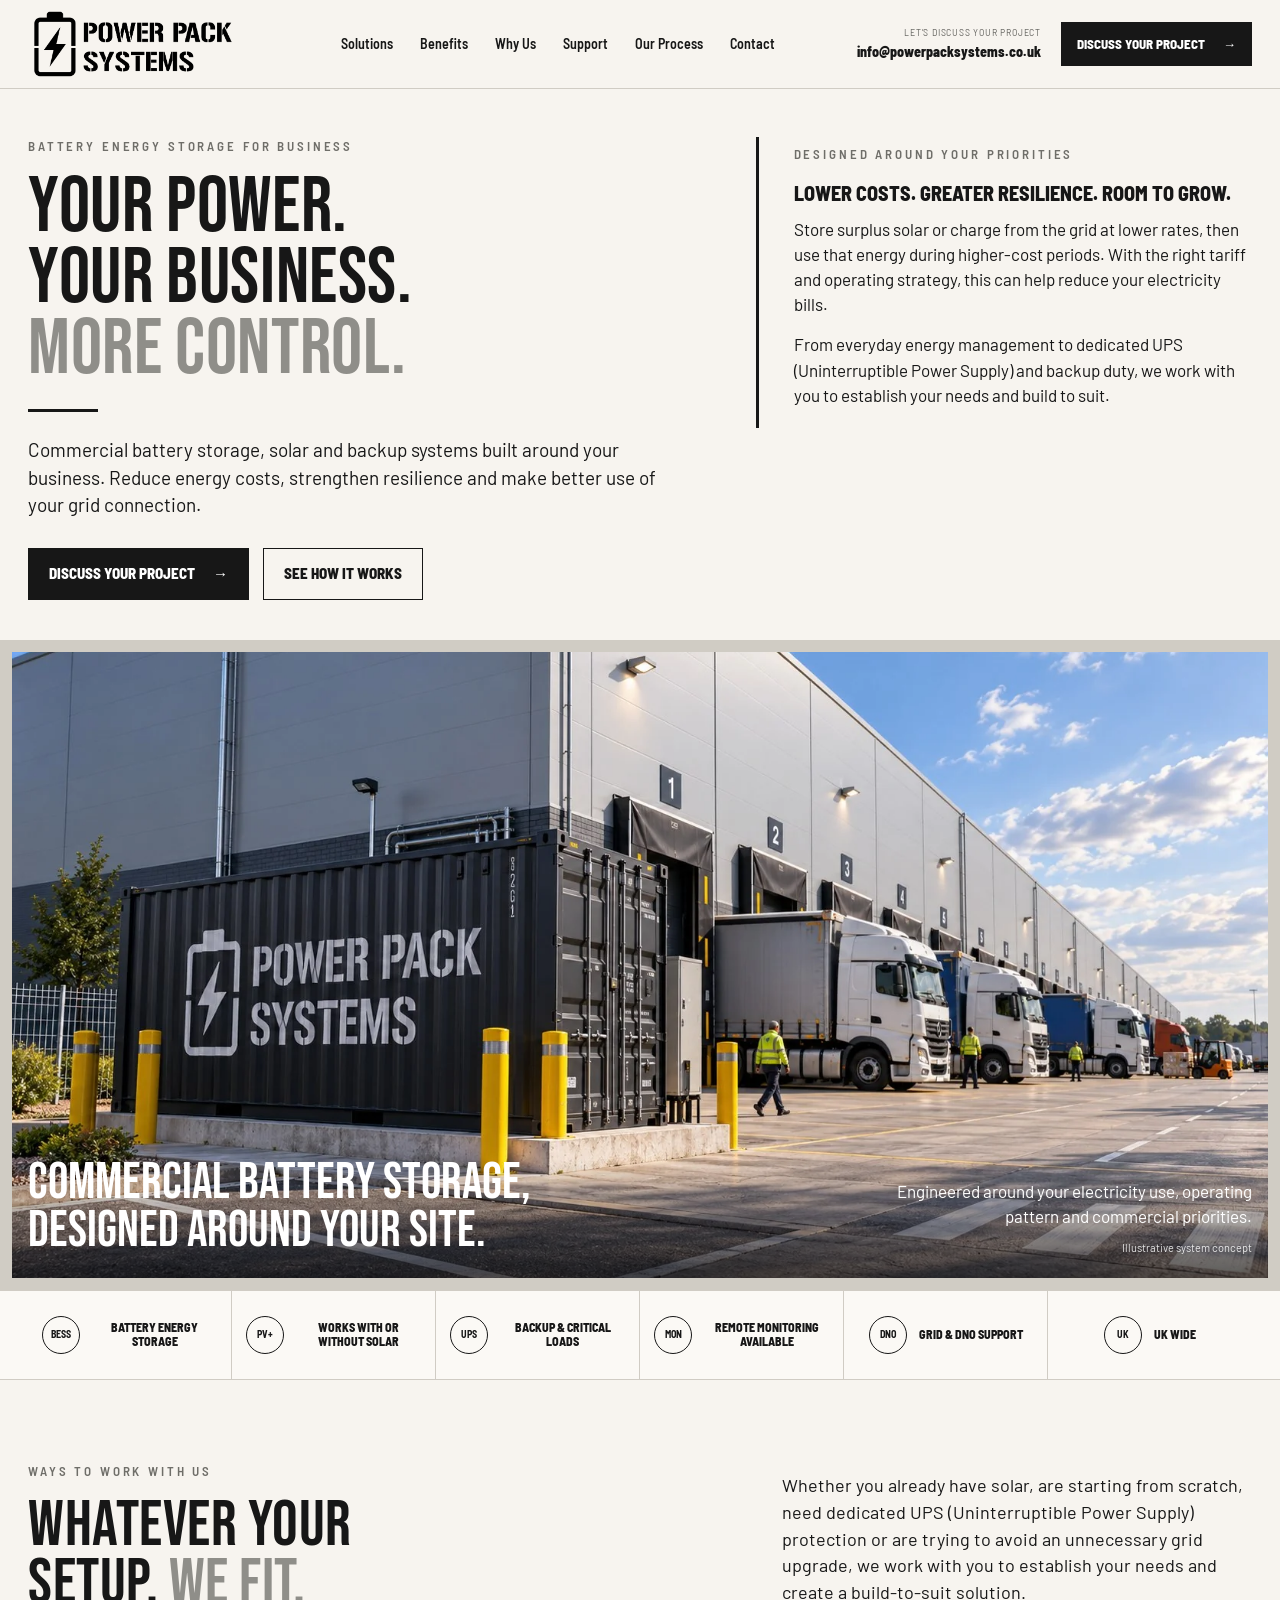
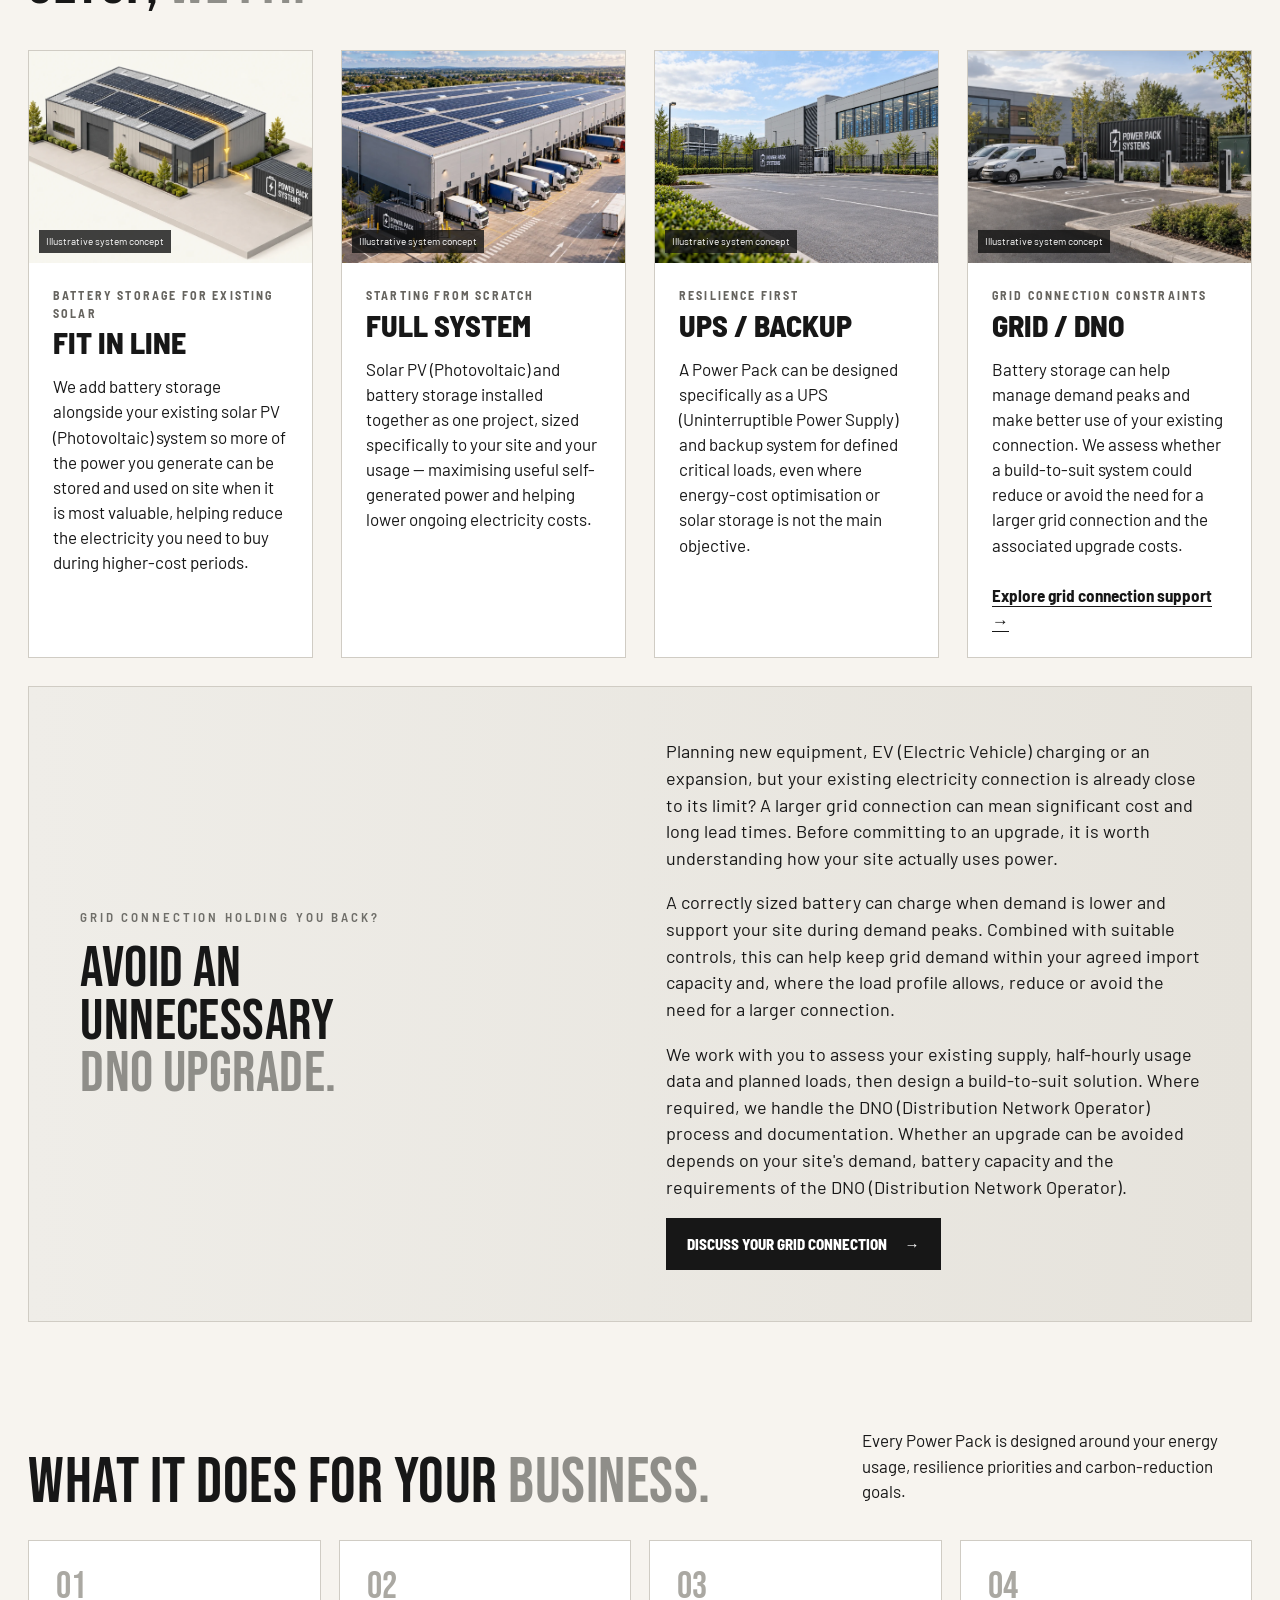
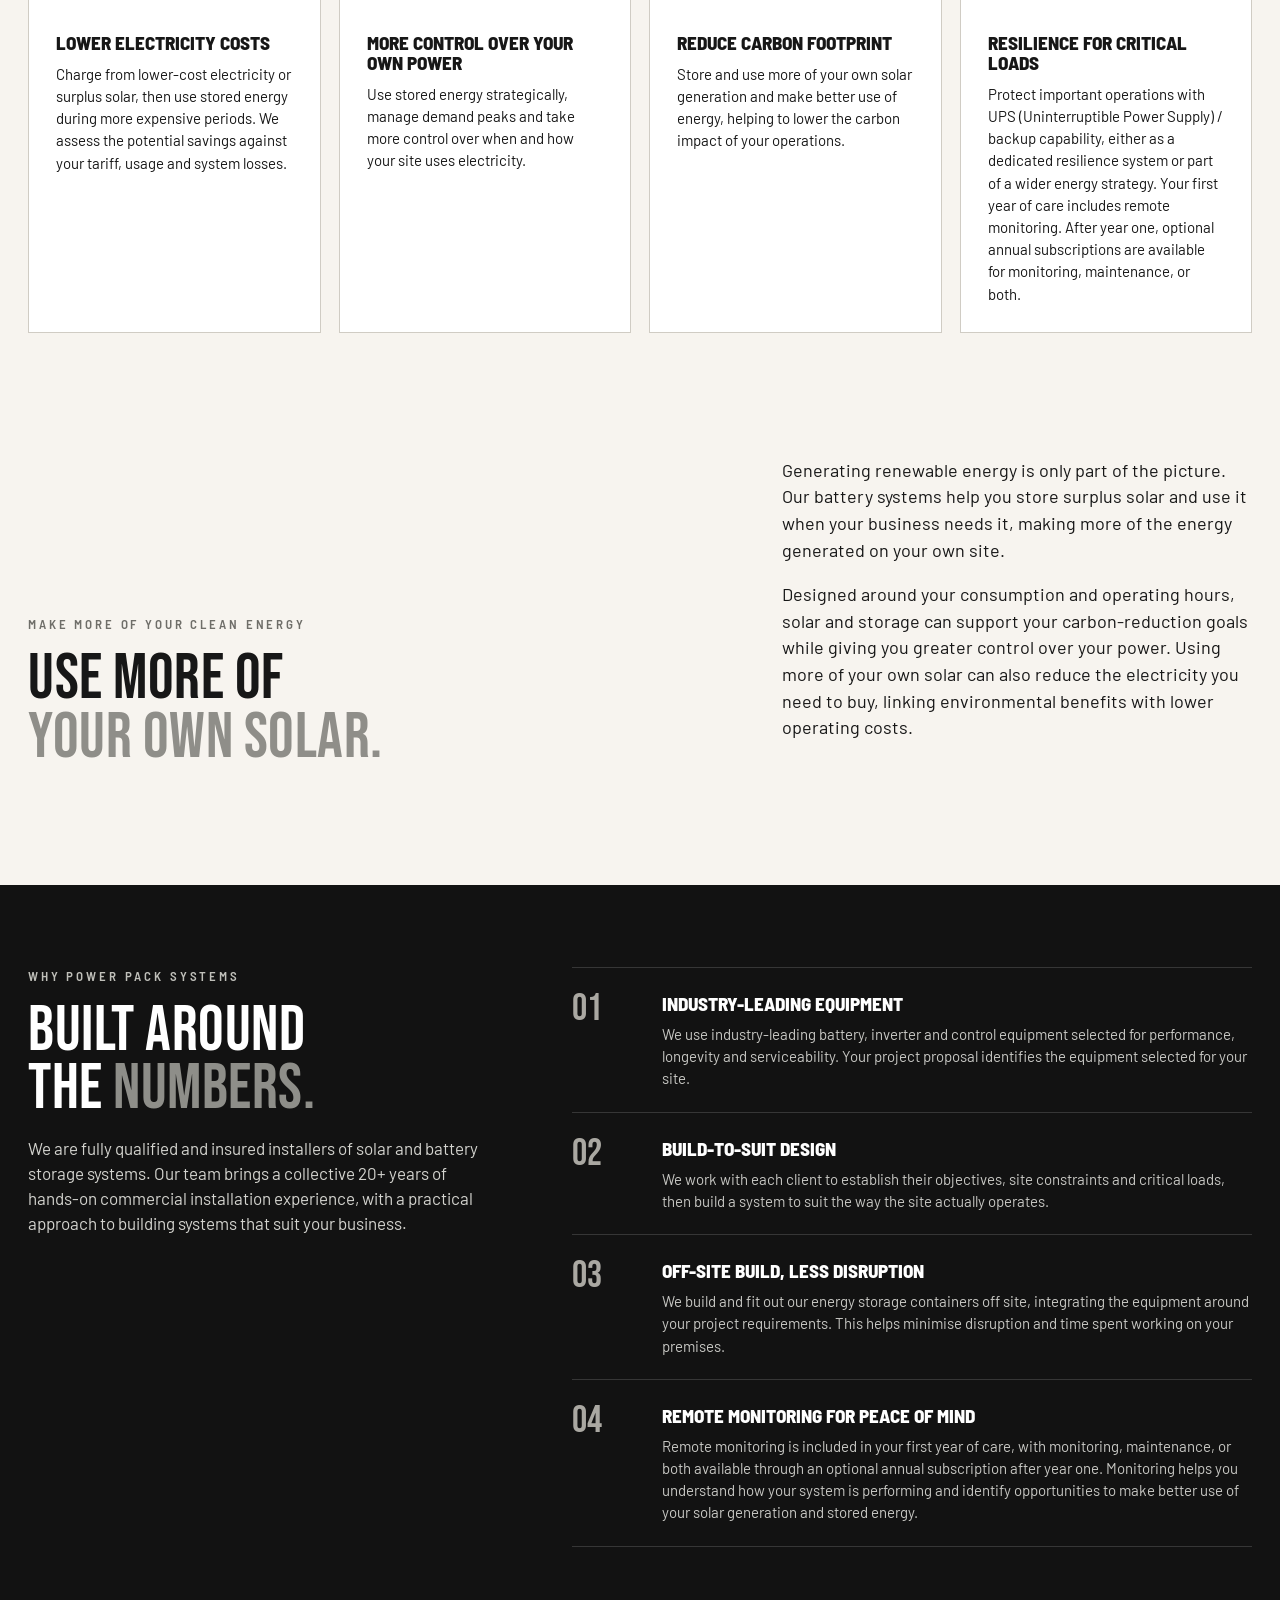
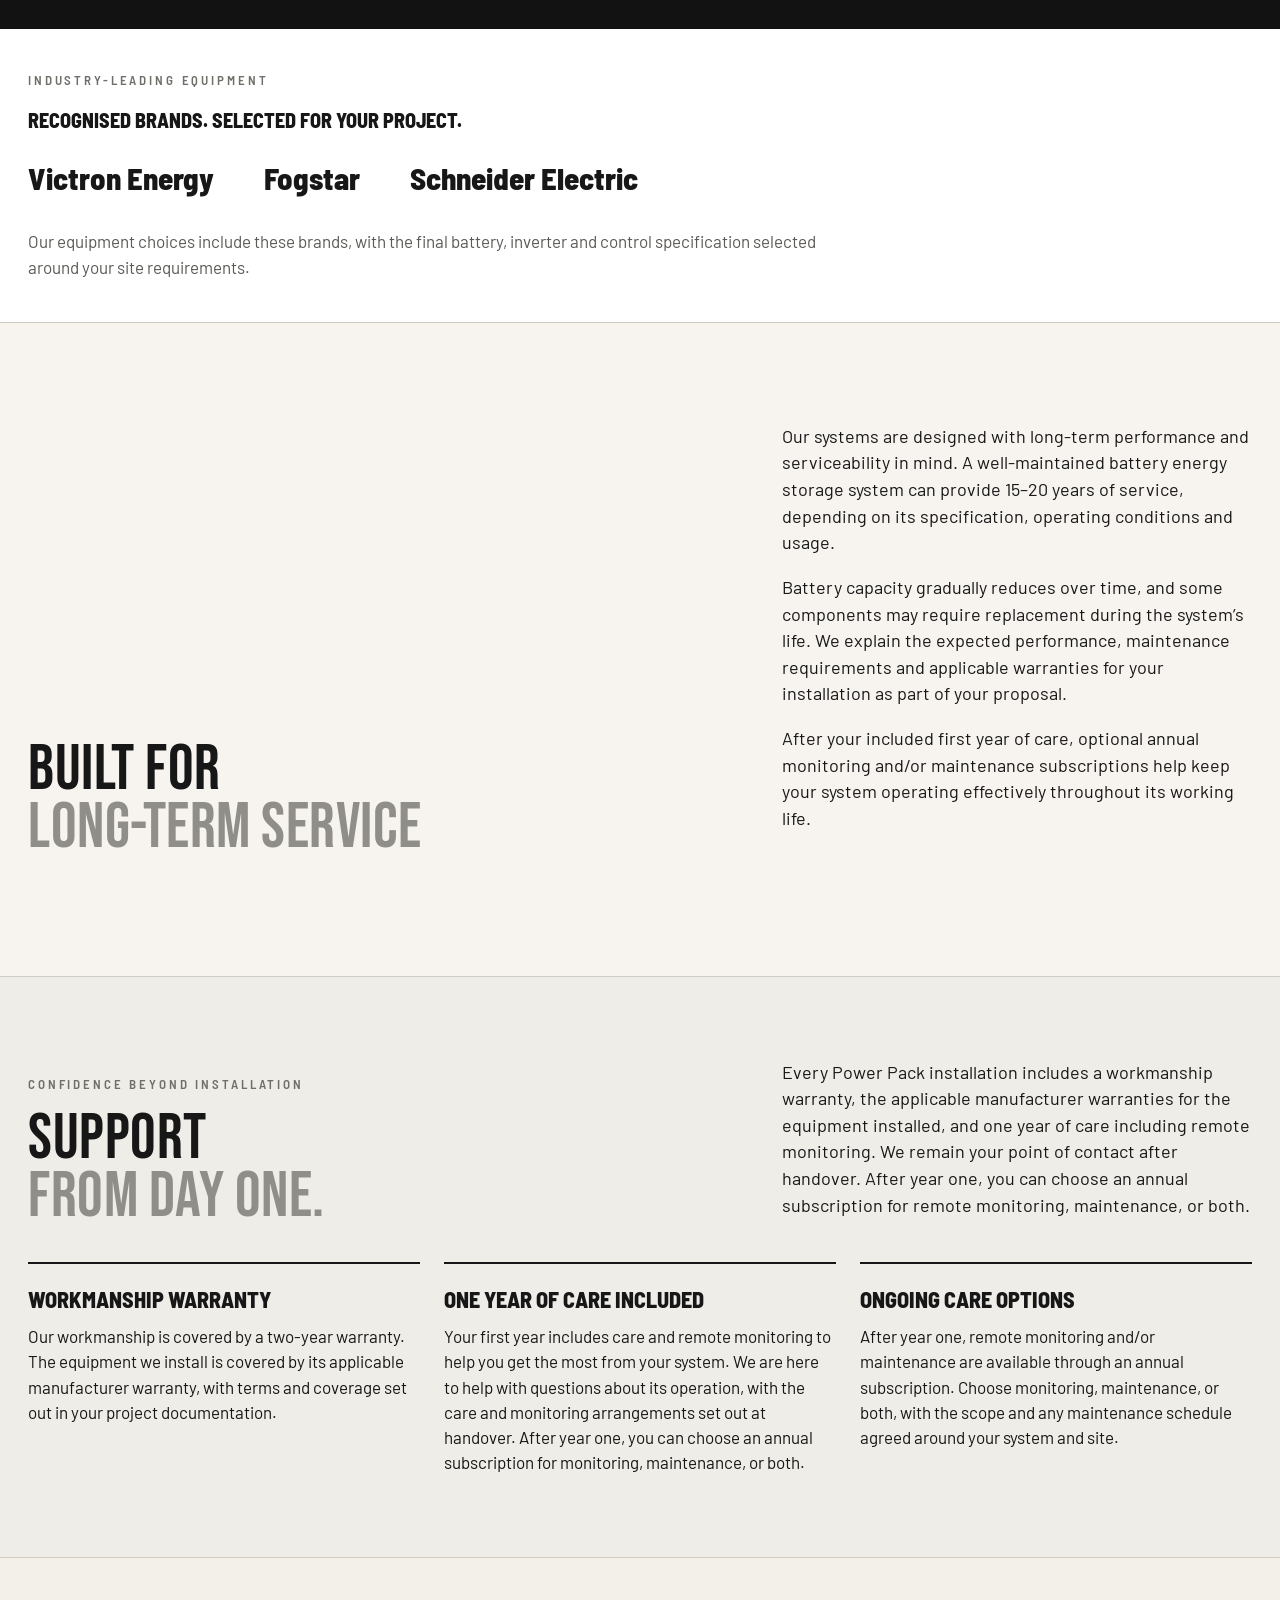
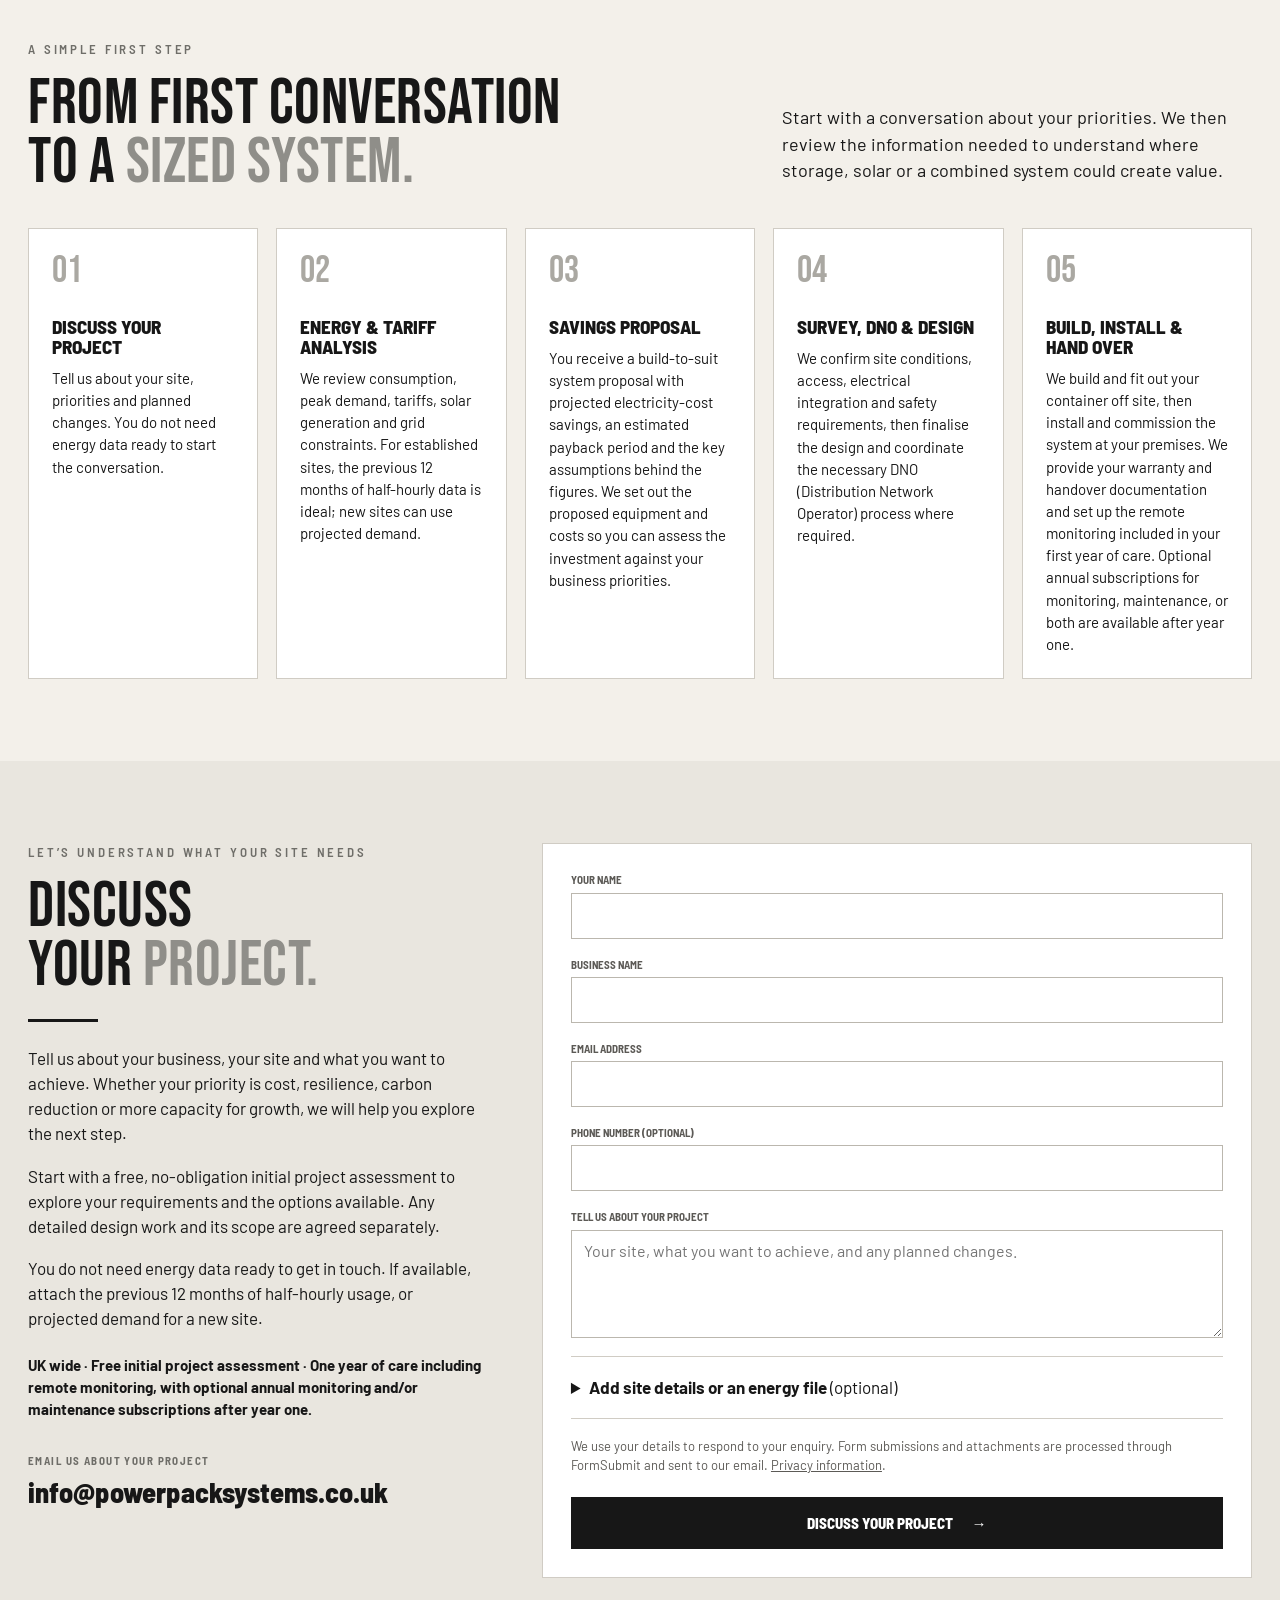
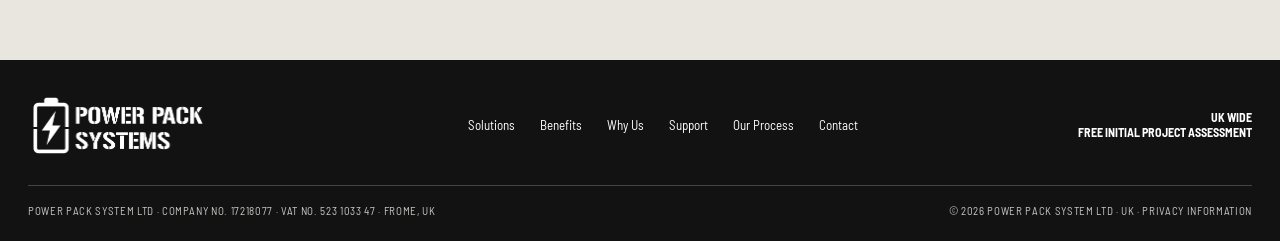
==== index.html @ e66d2fc8 "Restore concise monitoring and DNO banner labels" ====
<!doctype html>
<html lang="en-GB">
<head>
  <meta charset="utf-8">
  <meta name="viewport" content="width=device-width, initial-scale=1">
  <meta name="description" content="We design, build and fit out commercial energy storage containers using industry-leading equipment, with solar integration, UPS (Uninterruptible Power Supply) and backup solutions, and one year of care including remote monitoring, with optional annual monitoring and/or maintenance subscriptions after year one.">
  <title>Power Pack Systems — Commercial Battery Energy Storage</title>

  <!-- Favicons: cropped from the official Power Pack Systems battery symbol -->
  <link rel="icon" href="favicon.ico" sizes="any">
  <link rel="icon" type="image/png" sizes="32x32" href="favicon-32x32.png">
  <link rel="icon" type="image/png" sizes="16x16" href="favicon-16x16.png">
  <link rel="apple-touch-icon" sizes="180x180" href="apple-touch-icon.png">
  <link rel="manifest" href="site.webmanifest">
  <meta name="theme-color" content="#f5f2ec">

  <link rel="stylesheet" href="css/styles.css?v=20">
</head>

<body>
  <!-- ============================================================
       POWER PACK SYSTEMS — EDITABLE HOMEPAGE
       ============================================================
       This file is deliberately written as normal, readable HTML.
       Major content blocks are marked with EDIT comments.
       Styling is in css/styles.css.
       No page-builder markup or generated/minified HTML is used here.
       ============================================================ -->

  <header class="site-header">
    <div class="container header-inner">
      <a class="brand" href="#top" aria-label="Power Pack Systems home">
        <img src="assets/images/power-pack-systems-logo.png" alt="Power Pack Systems" width="1451" height="551" decoding="async">
      </a>

      <button class="mobile-menu-button" type="button" aria-label="Open menu" aria-expanded="false" aria-controls="primary-navigation">
        <svg viewBox="0 0 24 24" width="24" height="24" fill="none" stroke="currentColor" stroke-width="2" stroke-linecap="round" aria-hidden="true" focusable="false">
          <path d="M4 6h16M4 12h16M4 18h16" />
        </svg>
      </button>

      <nav id="primary-navigation" class="primary-nav" aria-label="Primary navigation">
        <a href="#solutions">Solutions</a>
        <a href="#benefits">Benefits</a>
        <a href="#about">Why Us</a>
        <a href="#support">Support</a>
        <a href="#process">Our Process</a>
        <a href="#contact">Contact</a>
      </nav>

      <div class="header-contact">
        <div class="header-email">
          <span>Let’s discuss your project</span>
          <a href="mailto:info@powerpacksystems.co.uk">info@powerpacksystems.co.uk</a>
        </div>
        <a class="button button-dark button-small" href="#contact">
          Discuss Your Project <span aria-hidden="true">→</span>
        </a>
      </div>
    </div>
  </header>

  <main id="top">
    <!-- ============================================================
         EDIT: HERO
         ============================================================ -->
    <section class="hero section-paper">
      <div class="container hero-grid">
        <div class="hero-main">
          <p class="eyebrow">Battery energy storage for business</p>

          <h1 class="display-heading hero-heading">
            Your power.<br>
            Your business.<br>
            <span class="heading-muted">More control.</span>
          </h1>

          <span class="short-rule" aria-hidden="true"></span>

          <p class="hero-lead">Commercial battery storage, solar and backup systems built around your business. Reduce energy costs, strengthen resilience and make better use of your grid connection.</p>

          <div class="button-row">
            <a class="button button-dark" href="#contact">
              Discuss Your Project <span aria-hidden="true">→</span>
            </a>
            <a class="button button-outline" href="#solutions">See How It Works</a>
          </div>
        </div>

        <aside class="hero-explainer" aria-label="What your Power Pack can do">
          <p class="eyebrow">Designed around your priorities</p>
          <h2 class="compact-heading">Lower costs. Greater resilience. Room to grow.</h2>
          <p>Store surplus solar or charge from the grid at lower rates, then use that energy during higher-cost periods. With the right tariff and operating strategy, this can help reduce your electricity bills.</p>
          <p>From everyday energy management to dedicated UPS (Uninterruptible Power Supply) and backup duty, we work with you to establish your needs and build to suit.</p>
        </aside>
      </div>
    </section>

    <!-- EDIT: Main hero image -->
    <section class="hero-photo" aria-label="Commercial battery storage at a UK business site">
      <img src="assets/images/warehouse-power-pack.webp" alt="Commercial distribution site with a Power Pack Systems battery storage container" width="1672" height="941" decoding="async">
      <div class="hero-photo-overlay">
        <div class="container hero-photo-caption">
          <strong>Commercial battery storage, designed around your site.</strong>
          <span>Engineered around your electricity use, operating pattern and commercial priorities.<small>Illustrative system concept</small></span>
        </div>
      </div>
    </section>

    <section class="feature-strip" aria-label="Power Pack Systems capabilities">
      <div class="container feature-strip-grid">
        <div class="feature-strip-item"><b>BESS</b><span>Battery energy storage</span></div>
        <div class="feature-strip-item"><b>PV+</b><span>Works with or without solar</span></div>
        <div class="feature-strip-item"><b>UPS</b><span>Backup &amp; critical loads</span></div>
        <div class="feature-strip-item"><b>MON</b><span>Remote monitoring available</span></div>
        <div class="feature-strip-item"><b>DNO</b><span>Grid &amp; DNO support</span></div>
        <div class="feature-strip-item"><b>UK</b><span>UK wide</span></div>
      </div>
    </section>

    <!-- ============================================================
         EDIT: SOLUTIONS
         ============================================================ -->
    <section id="solutions" class="section section-paper">
      <div class="container">
        <div class="section-intro two-column-intro">
          <div>
            <p class="eyebrow">Ways to work with us</p>
            <h2 class="display-heading section-heading">
              Whatever your<br>
              setup, <span class="heading-muted">we fit.</span>
            </h2>
          </div>
          <p class="intro-copy">Whether you already have solar, are starting from scratch, need dedicated UPS (Uninterruptible Power Supply) protection or are trying to avoid an unnecessary grid upgrade, we work with you to establish your needs and create a build-to-suit solution.</p>
        </div>

        <div class="solution-grid">
          <article class="solution-card">
            <figure class="solution-visual">
              <img class="solution-image" src="assets/images/fit-in-line-isometric.webp" alt="Illustration of rooftop solar connected to a Power Pack Systems battery container beside a commercial building" width="1672" height="941" decoding="async" loading="lazy">
              <figcaption>Illustrative system concept</figcaption>
            </figure>
            <div class="solution-card-body">
              <p class="card-kicker">Battery storage for existing solar</p>
              <h3 class="card-heading">Fit in line</h3>
              <p>
                We add battery storage alongside your existing solar PV (Photovoltaic) system so more
                of the power you generate can be stored and used on site when it is most valuable, helping reduce the electricity you need to buy during higher-cost periods.
              </p>
            </div>
          </article>

          <article class="solution-card">
            <figure class="solution-visual">
              <img class="solution-image" src="assets/images/warehouse-solar-aerial.webp" alt="Large commercial warehouse with rooftop solar PV (Photovoltaic)" width="1672" height="941" decoding="async" loading="lazy">
              <figcaption>Illustrative system concept</figcaption>
            </figure>
            <div class="solution-card-body">
              <p class="card-kicker">Starting from scratch</p>
              <h3 class="card-heading">Full system</h3>
              <p>
                Solar PV (Photovoltaic) and battery storage installed together as one project,
                sized specifically to your site and your usage — maximising useful self-generated power and helping lower ongoing electricity costs.
              </p>
            </div>
          </article>

          <article class="solution-card">
            <figure class="solution-visual">
              <img class="solution-image" src="assets/images/ups-backup-daylight.webp" alt="Power Pack Systems battery container outside a data centre, configured for critical-load backup and UPS (Uninterruptible Power Supply) duty" width="1448" height="1086" decoding="async" loading="lazy">
              <figcaption>Illustrative system concept</figcaption>
            </figure>
            <div class="solution-card-body">
              <p class="card-kicker">Resilience first</p>
              <h3 class="card-heading">UPS / backup</h3>
              <p>
                A Power Pack can be designed specifically as a UPS (Uninterruptible Power Supply) and backup system for
                defined critical loads, even where energy-cost optimisation or solar storage
                is not the main objective.
              </p>
            </div>
          </article>

          <!-- EDIT: Grid / DNO solution card -->
          <article class="solution-card">
            <figure class="solution-visual">
              <img class="solution-image" src="assets/images/grid-dno-ev-charging.webp" alt="Power Pack Systems battery container supporting EV (Electric Vehicle) charging at a commercial site" width="1536" height="1024" decoding="async" loading="lazy">
              <figcaption>Illustrative system concept</figcaption>
            </figure>
            <div class="solution-card-body">
              <p class="card-kicker">Grid connection constraints</p>
              <h3 class="card-heading">Grid / DNO</h3>
              <p>
                Battery storage can help manage demand peaks and make better use of your
                existing connection. We assess whether a build-to-suit system could reduce
                or avoid the need for a larger grid connection and the associated upgrade costs.
              </p>
              <a class="solution-feature-link" href="#grid-connection">Explore grid connection support <span aria-hidden="true">→</span></a>
            </div>
          </article>
        </div>

        <!-- EDIT: Full-width grid-connection feature, beneath the four solution routes -->
        <article id="grid-connection" class="dno-section dno-feature" aria-labelledby="grid-connection-heading">
          <div class="dno-grid">
            <div>
              <p class="eyebrow">Grid connection holding you back?</p>
              <h3 id="grid-connection-heading" class="display-heading section-heading">
                Avoid an<br>
                unnecessary<br>
                <span class="heading-muted">DNO upgrade.</span>
              </h3>
            </div>
            <div class="dno-copy">
              <p>
                Planning new equipment, EV (Electric Vehicle) charging or an expansion, but your existing
                electricity connection is already close to its limit? A larger grid
                connection can mean significant cost and long lead times. Before committing
                to an upgrade, it is worth understanding how your site actually uses power.
              </p>
              <p>
                A correctly sized battery can charge when demand is lower and support
                your site during demand peaks. Combined with suitable controls, this can
                help keep grid demand within your agreed import capacity and, where the
                load profile allows, reduce or avoid the need for a larger connection.
              </p>
              <p>
                We work with you to assess your existing supply, half-hourly usage data
                and planned loads, then design a build-to-suit solution. Where required,
                we handle the DNO (Distribution Network Operator) process and documentation.
                Whether an upgrade can be avoided depends on your site's demand, battery
                capacity and the requirements of the DNO (Distribution Network Operator).
              </p>
              <a class="button button-dark" href="#contact">
                Discuss Your Grid Connection <span aria-hidden="true">→</span>
              </a>
            </div>
          </div>
        </article>
      </div>
    </section>

    <!-- ============================================================
         EDIT: BENEFITS
         ============================================================ -->
    <section id="benefits" class="section section-paper section-tight-top">
      <div class="container">
        <div class="benefits-title-row">
          <h2 class="display-heading section-heading">
            What it does for your <span class="heading-muted">business.</span>
          </h2>
          <p>Every Power Pack is designed around your energy usage, resilience priorities and carbon-reduction goals.</p>
        </div>

        <div class="benefit-grid">
          <article class="number-card">
            <span class="number">01</span>
            <h3>Lower electricity costs</h3>
            <p>Charge from lower-cost electricity or surplus solar, then use stored energy during more expensive periods. We assess the potential savings against your tariff, usage and system losses.</p>
          </article>

          <article class="number-card">
            <span class="number">02</span>
            <h3>More control over your own power</h3>
            <p>Use stored energy strategically, manage demand peaks and take more control over when and how your site uses electricity.</p>
          </article>

          <article class="number-card">
            <span class="number">03</span>
            <h3>Reduce carbon footprint</h3>
            <p>Store and use more of your own solar generation and make better use of energy, helping to lower the carbon impact of your operations.</p>
          </article>

          <article class="number-card">
            <span class="number">04</span>
            <h3>Resilience for critical loads</h3>
            <p>Protect important operations with UPS (Uninterruptible Power Supply) / backup capability, either as a dedicated resilience system or part of a wider energy strategy. Your first year of care includes remote monitoring. After year one, optional annual subscriptions are available for monitoring, maintenance, or both.</p>
          </article>
        </div>
      </div>
    </section>

    <!-- EDIT: Environmental benefits -->
    <section id="environment" class="section section-paper section-tight-top" aria-labelledby="environment-heading">
      <div class="container two-column-intro">
        <div>
          <p class="eyebrow">Make more of your clean energy</p>
          <h2 id="environment-heading" class="display-heading section-heading">Use more of<br><span class="heading-muted">your own solar.</span></h2>
        </div>
        <div class="intro-copy">
          <p>Generating renewable energy is only part of the picture. Our battery systems help you store surplus solar and use it when your business needs it, making more of the energy generated on your own site.</p>
          <p>Designed around your consumption and operating hours, solar and storage can support your carbon-reduction goals while giving you greater control over your power. Using more of your own solar can also reduce the electricity you need to buy, linking environmental benefits with lower operating costs.</p>
        </div>
      </div>
    </section>

    <!-- ============================================================
         EDIT: WHY POWER PACK SYSTEMS
         ============================================================ -->
    <section id="about" class="section why-section">
      <div class="container why-grid">
        <div class="why-heading-block">
          <p class="eyebrow eyebrow-light">Why Power Pack Systems</p>
          <h2 class="display-heading section-heading section-heading-light">
            Built around<br>the <span>numbers.</span>
          </h2>
          <p>
            We are fully qualified and insured installers of solar and battery storage systems.
            Our team brings a collective
            20+ years of hands-on commercial installation experience, with a practical
            approach to building systems that suit your business.
          </p>
        </div>

        <div class="why-points">
          <article class="why-point">
            <span>01</span>
            <div>
              <h3>Industry-leading equipment</h3>
              <p>We use industry-leading battery, inverter and control equipment selected for performance, longevity and serviceability. Your project proposal identifies the equipment selected for your site.</p>
            </div>
          </article>
          <article class="why-point">
            <span>02</span>
            <div>
              <h3>Build-to-suit design</h3>
              <p>We work with each client to establish their objectives, site constraints and critical loads, then build a system to suit the way the site actually operates.</p>
            </div>
          </article>
          <article class="why-point">
            <span>03</span>
            <div>
              <h3>Off-site build, less disruption</h3>
              <p>We build and fit out our energy storage containers off site, integrating the equipment around your project requirements. This helps minimise disruption and time spent working on your premises.</p>
            </div>
          </article>
          <article class="why-point">
            <span>04</span>
            <div>
              <h3>Remote monitoring for peace of mind</h3>
              <p>Remote monitoring is included in your first year of care, with monitoring, maintenance, or both available through an optional annual subscription after year one. Monitoring helps you understand how your system is performing and identify opportunities to make better use of your solar generation and stored energy.</p>
            </div>
          </article>
        </div>
      </div>
    </section>

    <!-- EDIT: Equipment brands; these are not accreditation or partnership badges. -->
    <section class="equipment-section" aria-labelledby="equipment-heading">
      <div class="container">
        <p class="eyebrow">Industry-leading equipment</p>
        <h2 id="equipment-heading" class="compact-heading">Recognised brands. Selected for your project.</h2>
        <div class="equipment-brands"><span>Victron Energy</span><span>Fogstar</span><span>Schneider Electric</span></div>
        <p>Our equipment choices include these brands, with the final battery, inverter and control specification selected around your site requirements.</p>
      </div>
    </section>

    <!-- EDIT: Long-term service -->
    <section id="long-term-service" class="section section-paper" aria-labelledby="long-term-service-heading">
      <div class="container two-column-intro">
        <div>
          <h2 id="long-term-service-heading" class="display-heading section-heading">Built for<br><span class="heading-muted">long-term service</span></h2>
        </div>
        <div class="intro-copy">
          <p>Our systems are designed with long-term performance and serviceability in mind. A well-maintained battery energy storage system can provide 15–20 years of service, depending on its specification, operating conditions and usage.</p>
          <p>Battery capacity gradually reduces over time, and some components may require replacement during the system’s life. We explain the expected performance, maintenance requirements and applicable warranties for your installation as part of your proposal.</p>
          <p>After your included first year of care, optional annual monitoring and/or maintenance subscriptions help keep your system operating effectively throughout its working life.</p>
        </div>
      </div>
    </section>

    <!-- EDIT: Ongoing support -->
    <section id="support" class="section support-section">
      <div class="container">
        <div class="section-intro two-column-intro">
          <div><p class="eyebrow">Confidence beyond installation</p>
            <h2 class="display-heading section-heading">Support<br><span class="heading-muted">from day one.</span></h2>
          </div>
          <p class="intro-copy">Every Power Pack installation includes a workmanship warranty, the applicable manufacturer warranties for the equipment installed, and one year of care including remote monitoring. We remain your point of contact after handover. After year one, you can choose an annual subscription for remote monitoring, maintenance, or both.</p>
        </div>
        <div class="support-grid">
          <article><h3>Workmanship warranty</h3><p>Our workmanship is covered by a two-year warranty. The equipment we install is covered by its applicable manufacturer warranty, with terms and coverage set out in your project documentation.</p></article>
          <article><h3>One year of care included</h3><p>Your first year includes care and remote monitoring to help you get the most from your system. We are here to help with questions about its operation, with the care and monitoring arrangements set out at handover. After year one, you can choose an annual subscription for monitoring, maintenance, or both.</p></article>
          <article><h3>Ongoing care options</h3><p>After year one, remote monitoring and/or maintenance are available through an annual subscription. Choose monitoring, maintenance, or both, with the scope and any maintenance schedule agreed around your system and site.</p></article>
        </div>
      </div>
    </section>

    <!-- ============================================================
         EDIT: PROCESS
         ============================================================ -->
    <section id="process" class="section process-section">
      <div class="container">
        <div class="section-intro two-column-intro">
          <div>
            <p class="eyebrow">A simple first step</p>
            <h2 class="display-heading section-heading">
              From first conversation<br>
              to a <span class="heading-muted">sized system.</span>
            </h2>
          </div>
          <p class="intro-copy">
            Start with a conversation about your priorities. We then review the information
            needed to understand where storage, solar or a combined system could create value.
          </p>
        </div>

        <ol class="process-grid process-grid-five">
          <li class="process-step">
            <span class="number">01</span>
            <h3>Discuss your project</h3>
            <p>Tell us about your site, priorities and planned changes. You do not need energy data ready to start the conversation.</p>
          </li>
          <li class="process-step">
            <span class="number">02</span>
            <h3>Energy &amp; tariff analysis</h3>
            <p>We review consumption, peak demand, tariffs, solar generation and grid constraints. For established sites, the previous 12 months of half-hourly data is ideal; new sites can use projected demand.</p>
          </li>
          <li class="process-step">
            <span class="number">03</span>
            <h3>Savings proposal</h3>
            <p>You receive a build-to-suit system proposal with projected electricity-cost savings, an estimated payback period and the key assumptions behind the figures. We set out the proposed equipment and costs so you can assess the investment against your business priorities.</p>
          </li>
          <li class="process-step">
            <span class="number">04</span>
            <h3>Survey, DNO &amp; design</h3>
            <p>We confirm site conditions, access, electrical integration and safety requirements, then finalise the design and coordinate the necessary DNO (Distribution Network Operator) process where required.</p>
          </li>
          <li class="process-step">
            <span class="number">05</span>
            <h3>Build, install &amp; hand over</h3>
            <p>We build and fit out your container off site, then install and commission the system at your premises. We provide your warranty and handover documentation and set up the remote monitoring included in your first year of care. Optional annual subscriptions for monitoring, maintenance, or both are available after year one.</p>
          </li>
        </ol>
      </div>
    </section>

    <!-- ============================================================
         EDIT: CONTACT / ENERGY DATA UPLOAD
         FormSubmit sends enquiries to info@powerpacksystems.co.uk after email activation.
         ============================================================ -->
    <section id="contact" class="section contact-section">
      <div class="container contact-grid">
        <div class="contact-copy">
          <p class="eyebrow">Let’s understand what your site needs</p>
          <h2 class="display-heading section-heading">
            Discuss<br>
            your <span class="heading-muted">project.</span>
          </h2>
          <span class="short-rule" aria-hidden="true"></span>
          <p>Tell us about your business, your site and what you want to achieve. Whether your priority is cost, resilience, carbon reduction or more capacity for growth, we will help you explore the next step.</p>
          <p>Start with a free, no-obligation initial project assessment to explore your requirements and the options available. Any detailed design work and its scope are agreed separately.</p>
          <p>You do not need energy data ready to get in touch. If available, attach the previous 12 months of half-hourly usage, or projected demand for a new site.</p>
          <p class="contact-response"><strong>UK wide · Free initial project assessment · One year of care including remote monitoring, with optional annual monitoring and/or maintenance subscriptions after year one.</strong></p>
          <p class="contact-email-label">Email us about your project</p>
          <a class="large-email" href="mailto:info@powerpacksystems.co.uk?subject=Discuss%20My%20Project">info@powerpacksystems.co.uk</a>
        </div>

        <form class="upload-form" action="https://formsubmit.co/info@powerpacksystems.co.uk" method="post" enctype="multipart/form-data">
          <!-- EDIT: FormSubmit email settings. Keep CAPTCHA enabled. -->
          <input type="hidden" name="_subject" value="Power Pack Systems — new website enquiry">
          <input type="hidden" name="_template" value="table">
          <input type="text" name="_honey" tabindex="-1" autocomplete="off" style="display:none" aria-hidden="true">
          <div class="form-fields">
            <label>
              <span>Your name</span>
              <input type="text" name="name" autocomplete="name" required>
            </label>
            <label>
              <span>Business name</span>
              <input type="text" name="business" autocomplete="organization" required>
            </label>
            <label>
              <span>Email address</span>
              <input type="email" name="email" autocomplete="email" required>
            </label>
            <label>
              <span>Phone number (optional)</span>
              <input type="tel" name="phone" autocomplete="tel">
            </label>
            <label>
              <span>Tell us about your project</span>
              <textarea name="project" rows="4" placeholder="Your site, what you want to achieve, and any planned changes."></textarea>
            </label>
            <details class="project-details">
              <summary>Add site details or an energy file <span>(optional)</span></summary>
              <div class="optional-fields">
                <label><span>Site postcode</span><input type="text" name="postcode" autocomplete="postal-code"></label>
                <label><span>Business / site status</span><select name="site-status"><option value="">Please select</option><option>Established business / existing site</option><option>New business / new site</option><option>Major operational change planned</option></select></label>
                <label><span>Do you already have solar?</span><select name="solar"><option value="">Please select</option><option>Yes</option><option>No</option><option>Planned / not sure</option></select></label>
                <label><span>Your main interest</span><select name="interest"><option value="">Please select</option><option>Fit in line / existing solar</option><option>Full system / solar and storage</option><option>UPS / backup</option><option>Grid / DNO</option><option>Maintenance and support</option><option>Not sure yet</option></select></label>
          <div class="upload-panel">
            <label class="upload-box" for="energy-file">
              <strong>Attach energy usage (optional)</strong>
              <span class="upload-icon" aria-hidden="true">⇧</span>
              <span>Choose a CSV, XLSX, XLS or PDF file (maximum 10MB)</span>
              <small>Established site: ideally provide the previous 12 months of half-hourly data. New site or business: projected usage, operating hours and load estimates are welcome.</small>
            </label>
            <input id="energy-file" name="attachment" aria-describedby="upload-status" type="file" accept=".csv,.xlsx,.xls,.pdf">
            <p id="upload-status" class="upload-status" role="status" tabindex="-1"></p>
          </div>

              </div>
            </details>
            <p class="form-note">We use your details to respond to your enquiry. Form submissions and attachments are processed through FormSubmit and sent to our email. <a href="privacy.html">Privacy information</a>.</p>
            <button class="button button-dark form-submit" type="submit">Discuss Your Project <span aria-hidden="true">→</span></button>
          </div>
        </form>
      </div>
    </section>
  </main>

  <footer class="site-footer">
    <div class="container footer-main">
      <a class="footer-brand" href="#top" aria-label="Back to top">
        <img src="assets/images/power-pack-systems-logo.png" alt="Power Pack Systems" width="1451" height="551" decoding="async">
      </a>

      <nav class="footer-nav" aria-label="Footer navigation">
        <a href="#solutions">Solutions</a>
        <a href="#benefits">Benefits</a>
        <a href="#about">Why Us</a>
        <a href="#support">Support</a>
        <a href="#process">Our Process</a>
        <a href="#contact">Contact</a>
      </nav>

      <div class="footer-tagline">UK wide<br>Free initial project assessment</div>
    </div>

    <div class="container footer-bottom">
      <span>Power Pack System Ltd · Company no. 17218077 · VAT no. 523 1033 47 · Frome, UK</span>
      <span>© 2026 Power Pack System Ltd · UK · <a href="privacy.html">Privacy information</a></span>
    </div>
  </footer>

  <script>
    // Simple mobile navigation. Delete this script if your CMS handles navigation.
    const menuButton = document.querySelector('.mobile-menu-button');
    const navigation = document.querySelector('.primary-nav');

    menuButton.addEventListener('click', () => {
      const isOpen = menuButton.getAttribute('aria-expanded') === 'true';
      menuButton.setAttribute('aria-expanded', String(!isOpen));
      menuButton.setAttribute('aria-label', isOpen ? 'Open menu' : 'Close menu');
      navigation.classList.toggle('is-open', !isOpen);
    });

    // FormSubmit accepts a maximum of 10MB of attachments per submission.
    const energyForm = document.querySelector('.upload-form');
    const energyFile = document.getElementById('energy-file');
    const uploadStatus = document.getElementById('upload-status');
    const maxUploadBytes = 10 * 1000 * 1000;

    function validateEnergyUpload() {
      const file = energyFile.files[0];
      const tooLarge = Boolean(file && file.size > maxUploadBytes);
      uploadStatus.textContent = tooLarge
        ? 'This file is larger than 10MB. Please choose a smaller file, or email it to info@powerpacksystems.co.uk.'
        : file ? 'Selected file: ' + file.name : '';
      uploadStatus.classList.toggle('upload-status-error', tooLarge);
      return !tooLarge;
    }

    energyFile.addEventListener('change', validateEnergyUpload);
    energyForm.addEventListener('submit', (event) => {
      if (!validateEnergyUpload()) {
        event.preventDefault();
        document.querySelector('.project-details').open = true;
        uploadStatus.focus();
      }
      // Valid submissions use the normal multipart POST, including the attachment.
      // FormSubmit handles CAPTCHA and the confirmation page.
    });
  </script>
</body>
</html>
---- css/styles.css ----
/* ================================================================
   POWER PACK SYSTEMS — EDITABLE WEBSITE STYLES
   ================================================================
   FONT SETUP
   1) Exact local files: the @font-face rules below point to the filenames
      in the supplied "PPS Fonts.zip" when its PPS Fonts folder is present
      beside index.html.
   2) Browser fallback: the same open font families are also requested
      from Google Fonts, so the page displays correctly before local font
      installation when Chrome has internet access.
   ================================================================ */

@import url("https://fonts.googleapis.com/css2?family=Barlow:wght@400;500;600;700&family=Barlow+Semi+Condensed:wght@400;800&family=Bebas+Neue&display=swap");

/* ================================================================
   EASY-TO-EDIT DESIGN TOKENS
   ================================================================ */
:root {
  --ink: #171717;
  --ink-soft: #2d2d2b;
  --muted: #8f8e89;
  --paper: #f7f4ef;
  --paper-alt: #efede7;
  --white: #ffffff;
  --line: #d0ccc4;
  --line-dark: #363636;
  --dark: #121212;
  --max-width: 1320px;
  --page-gutter: 28px;

  --font-display: "Bebas Neue", "Arial Narrow", Impact, sans-serif;
  --font-heading: "Barlow Semi Condensed", "Arial Narrow", Arial, sans-serif;
  --font-body: "Barlow", Arial, Helvetica, sans-serif;
}

/* ================================================================
   BASE
   ================================================================ */
* {
  box-sizing: border-box;
}

html {
  scroll-behavior: smooth;
}

body {
  margin: 0;
  background: var(--paper);
  color: var(--ink);
  font-family: var(--font-body);
  font-size: 17px;
  line-height: 1.48;
  -webkit-font-smoothing: antialiased;
}

a {
  color: inherit;
  text-decoration: none;
}

a:focus-visible,
button:focus-visible,
input:focus-visible,
select:focus-visible {
  outline: 3px solid #777;
  outline-offset: 3px;
}

img {
  display: block;
  max-width: 100%;
}

.container {
  width: min(var(--max-width), calc(100% - (var(--page-gutter) * 2)));
  margin-inline: auto;
}

.section {
  padding: 82px 0;
}

.section-paper {
  background: var(--paper);
}

.section-tight-top {
  padding-top: 24px;
}

.eyebrow {
  margin: 0 0 16px;
  color: #6f6e69;
  font-family: var(--font-heading);
  font-size: 13px;
  font-weight: 600;
  letter-spacing: 0.22em;
  text-transform: uppercase;
}

.eyebrow-light {
  color: #bfbfb9;
}

.display-heading {
  margin: 0;
  font-family: var(--font-display);
  font-weight: 400;
  letter-spacing: 0.008em;
  line-height: 0.91;
  text-transform: uppercase;
}

.heading-muted {
  color: var(--muted);
}

.section-heading {
  font-size: clamp(54px, 5vw, 74px);
}

.section-heading-light {
  color: var(--white);
}

.section-heading-light span {
  color: #8e8e89;
}

.compact-heading,
.card-heading,
.number-card h3,
.process-step h3,
.why-point h3 {
  font-family: var(--font-heading);
  font-weight: 800;
  text-transform: uppercase;
}

.short-rule {
  display: block;
  width: 70px;
  height: 3px;
  margin: 24px 0;
  background: var(--ink);
}

.button-row {
  display: flex;
  flex-wrap: wrap;
  gap: 14px;
  margin-top: 30px;
}

.button {
  display: inline-flex;
  min-height: 52px;
  align-items: center;
  justify-content: center;
  gap: 18px;
  padding: 13px 20px;
  border: 1px solid var(--ink);
  font-family: var(--font-heading);
  font-size: 15px;
  font-weight: 800;
  line-height: 1;
  text-transform: uppercase;
  transition: transform 160ms ease, background 160ms ease, color 160ms ease;
}

.button:hover {
  transform: translateY(-1px);
}

.button-dark {
  background: var(--ink);
  color: var(--white);
}

.button-dark:hover {
  background: #000;
}

.button-outline {
  background: transparent;
}

.button-outline:hover {
  background: var(--white);
}

.button-small {
  min-height: 44px;
  padding: 11px 15px;
  font-size: 13px;
}

/* ================================================================
   HEADER
   ================================================================ */
.site-header {
  position: sticky;
  top: 0;
  z-index: 50;
  border-bottom: 1px solid var(--line);
  background: rgba(247, 244, 239, 0.97);
  backdrop-filter: blur(10px);
}

.header-inner {
  display: grid;
  min-height: 88px;
  grid-template-columns: 230px 1fr auto;
  align-items: center;
  gap: 28px;
}

.brand img {
  width: 210px;
  height: auto;
}

.primary-nav {
  display: flex;
  justify-content: center;
  gap: 27px;
  font-family: var(--font-heading);
  font-size: 14px;
  font-weight: 600;
}

.primary-nav a,
.footer-nav a {
  position: relative;
}

.primary-nav a::after,
.footer-nav a::after {
  position: absolute;
  right: 0;
  bottom: -5px;
  left: 0;
  height: 1px;
  background: currentColor;
  content: "";
  opacity: 0;
  transform: scaleX(0.6);
  transition: 150ms ease;
}

.primary-nav a:hover::after,
.footer-nav a:hover::after {
  opacity: 1;
  transform: scaleX(1);
}

.header-contact {
  display: flex;
  align-items: center;
  gap: 20px;
}

.header-email {
  text-align: right;
  text-transform: uppercase;
}

.header-email span {
  display: block;
  color: #6e6d69;
  font-family: var(--font-heading);
  font-size: 10px;
  letter-spacing: 0.08em;
}

.header-email a {
  display: block;
  margin-top: 2px;
  font-family: var(--font-heading);
  font-size: 14px;
  font-weight: 800;
  text-transform: none;
}

.mobile-menu-button {
  display: none;
  border: 1px solid var(--ink);
  background: transparent;
  font: 700 14px var(--font-heading);
  text-transform: uppercase;
}

/* ================================================================
   HERO
   ================================================================ */
.hero {
  padding: 68px 0 46px;
}

.hero-grid {
  display: grid;
  grid-template-columns: 1.05fr 0.95fr;
  gap: 76px;
  align-items: start;
}

.hero-heading {
  max-width: 690px;
  font-size: clamp(78px, 8.2vw, 118px);
}

.hero-lead {
  max-width: 630px;
  margin: 0;
  font-size: 20px;
  line-height: 1.43;
}

.hero-explainer {
  max-width: 560px;
  padding: 5px 0 5px 35px;
  border-left: 3px solid var(--ink);
}

.compact-heading {
  margin: 0 0 8px;
  font-size: 20px;
}

.hero-explainer p {
  margin: 0 0 15px;
}

.next-step {
  margin-top: 40px;
}

.email-link {
  display: inline-flex;
  align-items: center;
  gap: 10px;
  font-family: var(--font-heading);
  font-weight: 800;
}

.hero-photo {
  position: relative;
  background: #222;
}

/* Wider neutral frame around the main image and caption overlay. */
.hero-photo::after {
  position: absolute;
  inset: 0;
  z-index: 1;
  border: 12px solid var(--line);
  pointer-events: none;
  content: "";
}

.hero-photo > img {
  width: 100%;
  height: min(58vw, 650px);
  min-height: 460px;
  object-fit: cover;
  object-position: center;
}

.hero-photo-overlay {
  position: absolute;
  inset: auto 0 0;
  background: linear-gradient(transparent, rgba(0, 0, 0, 0.72));
  color: white;
}

.hero-photo-caption {
  display: flex;
  align-items: end;
  justify-content: space-between;
  gap: 40px;
  padding-bottom: 34px;
}

.hero-photo-caption strong {
  max-width: 580px;
  font-family: var(--font-display);
  font-size: clamp(38px, 4vw, 58px);
  font-weight: 400;
  line-height: 0.95;
  text-transform: uppercase;
}

.hero-photo-caption span {
  max-width: 390px;
  text-align: right;
}

/* ================================================================
   FEATURE STRIP
   ================================================================ */
.feature-strip {
  border-top: 1px solid var(--line);
  border-bottom: 1px solid var(--line);
  background: #fbf9f5;
}

.feature-strip-grid {
  display: grid;
  grid-template-columns: repeat(6, 1fr);
}

.feature-strip-item {
  display: flex;
  min-height: 88px;
  align-items: center;
  justify-content: center;
  gap: 12px;
  padding: 17px 14px;
  border-right: 1px solid var(--line);
  font-family: var(--font-heading);
  font-size: 12px;
  font-weight: 800;
  line-height: 1.15;
  text-align: center;
  text-transform: uppercase;
}

.feature-strip-item:last-child {
  border-right: 0;
}

.feature-strip-item b {
  display: inline-grid;
  width: 38px;
  height: 38px;
  flex: 0 0 38px;
  place-items: center;
  border: 1px solid var(--ink);
  border-radius: 50%;
  font-size: 10px;
}

/* ================================================================
   SOLUTIONS
   ================================================================ */
.two-column-intro {
  display: grid;
  grid-template-columns: 1fr 0.8fr;
  gap: 70px;
  align-items: end;
  margin-bottom: 36px;
}

.intro-copy {
  max-width: 470px;
  justify-self: end;
  margin: 0 0 8px;
  font-size: 18px;
}

.solution-grid {
  display: grid;
  grid-template-columns: repeat(4, minmax(0, 1fr));
  gap: 28px;
}

.solution-card,
.number-card,
.process-step {
  border: 1px solid var(--line);
  background: var(--white);
}

.solution-image {
  width: 100%;
  height: 300px;
  object-fit: cover;
}

.solution-card:first-child .solution-image {
  object-position: 32% center;
}

.solution-card-body {
  padding: 28px 30px 32px;
}

.card-kicker {
  margin: 0 0 5px;
  color: #66645f;
  font-family: var(--font-heading);
  font-size: 12px;
  font-weight: 700;
  letter-spacing: 0.18em;
  text-transform: uppercase;
}

.card-heading {
  margin: 0 0 9px;
  font-size: 34px;
  line-height: 1;
}

.solution-card p:last-child {
  margin-bottom: 0;
}

/* ================================================================
   BENEFITS
   ================================================================ */
.benefits-title-row {
  display: flex;
  align-items: end;
  justify-content: space-between;
  gap: 50px;
  margin-bottom: 28px;
}

.benefits-title-row p {
  max-width: 390px;
  margin: 0 0 8px;
}

.benefit-grid,
.process-grid {
  display: grid;
  grid-template-columns: repeat(4, 1fr);
  gap: 18px;
  margin: 0;
  padding: 0;
  list-style: none;
}

.number-card,
.process-step {
  min-height: 255px;
  padding: 27px;
}

.number,
.why-point > span {
  color: #aaa8a2;
  font-family: var(--font-display);
  font-size: 38px;
  line-height: 1;
}

.number-card h3,
.process-step h3 {
  margin: 27px 0 10px;
  font-size: 19px;
  line-height: 1.05;
}

.number-card p,
.process-step p {
  margin: 0;
  font-size: 15px;
}

/* ================================================================
   WHY POWER PACK SYSTEMS
   ================================================================ */
.why-section {
  background: var(--dark);
  color: white;
}

.why-grid {
  display: grid;
  grid-template-columns: 0.8fr 1.2fr;
  gap: 90px;
}

.why-heading-block > p:last-child {
  max-width: 510px;
  color: #d3d3ce;
}

.why-points {
  border-top: 1px solid var(--line-dark);
}

.why-point {
  display: grid;
  grid-template-columns: 70px 1fr;
  gap: 20px;
  padding: 22px 0;
  border-bottom: 1px solid var(--line-dark);
}

.why-point h3 {
  margin: 0 0 5px;
  font-size: 19px;
}

.why-point p {
  margin: 0;
  color: #c7c7c3;
  font-size: 15px;
}

/* ================================================================
   DNO
   ================================================================ */
.dno-section {
  background: linear-gradient(90deg, #efede8 0%, #e6e3dc 100%);
}

/* Integrated feature: spans the full width beneath the four solution cards. */
.dno-feature {
  margin-top: 28px;
  padding: clamp(24px, 4vw, 52px);
  border: 1px solid var(--line);
}

.dno-feature .dno-grid {
  gap: clamp(28px, 4vw, 56px);
}

.dno-feature .section-heading {
  font-size: clamp(42px, 4.5vw, 64px);
}

.dno-grid {
  display: grid;
  grid-template-columns: 1fr 1fr;
  gap: 100px;
  align-items: center;
}

.dno-copy {
  max-width: 630px;
  font-size: 18px;
}

.dno-copy p {
  margin: 0 0 18px;
}

/* ================================================================
   PROCESS
   ================================================================ */
.process-section {
  background: #f3f0ea;
}

.process-grid-five {
  grid-template-columns: repeat(5, 1fr);
}

.process-grid-five .process-step {
  padding: 23px;
}

.process-step {
  min-height: 245px;
}

/* ================================================================
   CONTACT / UPLOAD
   ================================================================ */
.contact-section {
  background: #e9e6df;
}

.contact-grid {
  display: grid;
  grid-template-columns: 0.78fr 1.22fr;
  gap: 60px;
  align-items: start;
}

.contact-copy > p:not(.eyebrow):not(.contact-email-label) {
  max-width: 520px;
}

.contact-response {
  margin-top: 22px;
  font-size: 15px;
}

.contact-email-label {
  margin: 33px 0 3px;
  color: #6e6d68;
  font-family: var(--font-heading);
  font-size: 11px;
  font-weight: 700;
  letter-spacing: 0.13em;
  text-transform: uppercase;
}

.large-email {
  font-family: var(--font-heading);
  font-size: clamp(22px, 2.2vw, 31px);
  font-weight: 800;
}

.upload-form {
  display: grid;
  grid-template-columns: 1fr 1fr;
  gap: 22px;
  padding: 28px;
  border: 1px solid var(--line);
  background: white;
}

.upload-box {
  display: flex;
  min-height: 340px;
  flex-direction: column;
  align-items: center;
  justify-content: center;
  padding: 28px;
  border: 2px dashed #aaa69e;
  cursor: pointer;
  text-align: center;
}

.upload-box strong {
  margin-bottom: 20px;
  font-family: var(--font-heading);
  font-size: 15px;
  font-weight: 800;
  text-transform: uppercase;
}

.upload-icon {
  margin-bottom: 10px;
  font-size: 48px;
  line-height: 1;
}

.upload-box small {
  max-width: 290px;
  margin-top: 12px;
  color: #75736e;
}

.upload-panel input[type="file"] {
  position: absolute;
  width: 1px;
  height: 1px;
  overflow: hidden;
  clip: rect(0 0 0 0);
  clip-path: inset(50%);
  white-space: nowrap;
}

.form-fields {
  display: grid;
  align-content: start;
  gap: 12px;
}

.form-fields label {
  display: grid;
  gap: 4px;
}

.form-fields label > span {
  color: #5c5a56;
  font-family: var(--font-heading);
  font-size: 11px;
  font-weight: 700;
  text-transform: uppercase;
}

.form-fields input,
.form-fields select,
.form-fields textarea {
  width: 100%;
  min-height: 46px;
  padding: 10px 12px;
  border: 1px solid #bbb7ae;
  border-radius: 0;
  background: white;
  color: var(--ink);
  font: 16px var(--font-body);
}

.form-fields textarea {
  min-height: 108px;
  resize: vertical;
}

@media (max-width: 1120px) and (min-width: 741px) {
  .solution-grid {
    grid-template-columns: 1fr 1fr;
  }
}

.form-submit {
  width: 100%;
  margin-top: 4px;
}

/* ================================================================
   FOOTER
   ================================================================ */
.site-footer {
  padding: 31px 0 22px;
  background: var(--dark);
  color: white;
}

.footer-main {
  display: grid;
  grid-template-columns: 220px 1fr auto;
  align-items: center;
  gap: 25px;
}

.footer-brand img {
  width: 180px;
  filter: invert(1) brightness(3);
}

.footer-nav {
  display: flex;
  flex-wrap: wrap;
  justify-content: center;
  gap: 25px;
  font-family: var(--font-heading);
  font-size: 13px;
}

.footer-tagline {
  font-family: var(--font-heading);
  font-size: 12px;
  font-weight: 700;
  line-height: 1.25;
  text-align: right;
  text-transform: uppercase;
}

.footer-bottom {
  display: flex;
  justify-content: space-between;
  margin-top: 25px;
  padding-top: 17px;
  border-top: 1px solid #444;
  color: #c7c7c4;
  font-family: var(--font-heading);
  font-size: 11px;
  letter-spacing: 0.06em;
  text-transform: uppercase;
}

/* ================================================================
   RESPONSIVE — TABLET
   ================================================================ */
@media (max-width: 1120px) {
  .header-inner {
    grid-template-columns: 205px 1fr auto;
  }

  .primary-nav {
    display: none;
    position: absolute;
    top: 88px;
    right: var(--page-gutter);
    left: var(--page-gutter);
    flex-direction: column;
    gap: 0;
    padding: 15px 22px;
    border: 1px solid var(--line);
    background: var(--paper);
  }

  .primary-nav.is-open {
    display: flex;
  }

  .primary-nav a {
    padding: 12px 0;
    border-bottom: 1px solid var(--line);
  }

  .primary-nav a:last-child {
    border-bottom: 0;
  }

  .mobile-menu-button {
    display: block;
    min-height: 42px;
    padding: 8px 14px;
    justify-self: center;
  }

  .header-email {
    display: none;
  }

  .hero-grid,
  .why-grid,
  .dno-grid,
  .contact-grid {
    grid-template-columns: 1fr;
  }

  .hero-explainer {
    max-width: 760px;
  }

  .feature-strip-grid {
    grid-template-columns: repeat(3, 1fr);
  }

  .feature-strip-item:nth-child(3) {
    border-right: 0;
  }

  .feature-strip-item:nth-child(-n+3) {
    border-bottom: 1px solid var(--line);
  }

  .benefit-grid,
  .process-grid,
  .process-grid-five {
    grid-template-columns: 1fr 1fr;
  }

  .why-grid,
  .dno-grid {
    gap: 48px;
  }
}

/* ================================================================
   RESPONSIVE — MOBILE
   ================================================================ */
@media (max-width: 740px) {
  :root {
    --page-gutter: 16px;
  }

  body {
    font-size: 16px;
  }

  .section {
    padding: 58px 0;
  }

  .header-inner {
    min-height: 72px;
    grid-template-columns: 155px auto 1fr;
    gap: 10px;
  }

  .brand img {
    width: 150px;
  }

  .mobile-menu-button {
    justify-self: start;
  }

  .header-contact {
    justify-self: end;
  }

  .header-contact .button {
    min-height: 40px;
    padding: 8px 10px;
    font-size: 10px;
  }

  .primary-nav {
    top: 72px;
  }

  .hero {
    padding-top: 45px;
  }

  .hero-grid {
    gap: 43px;
  }

  .hero-heading {
    font-size: clamp(66px, 22vw, 92px);
  }

  .hero-lead {
    font-size: 17px;
  }

  .hero-explainer {
    padding-left: 22px;
  }

  .hero-photo > img {
    height: 460px;
    min-height: 0;
    object-position: 38% center;
  }

  .hero-photo-caption {
    display: block;
    padding-bottom: 22px;
  }

  .hero-photo-caption strong {
    font-size: 39px;
  }

  .hero-photo-caption span {
    display: block;
    max-width: 460px;
    margin-top: 12px;
    text-align: left;
  }

  .feature-strip-grid {
    grid-template-columns: repeat(3, minmax(0, 1fr));
  }

  .feature-strip-item {
    flex-direction: column;
    min-width: 0;
    gap: 8px;
    padding: 14px 6px;
    border-right: 1px solid var(--line);
  }

  .feature-strip-item:nth-child(3n) {
    border-right: 0;
  }

  .feature-strip-item:nth-last-child(-n+3) {
    border-bottom: 0;
  }

  .two-column-intro,
  .solution-grid,
  .benefit-grid,
  .process-grid,
  .process-grid-five,
  .upload-form {
    grid-template-columns: 1fr;
  }

  .two-column-intro {
    gap: 22px;
  }

  .intro-copy {
    justify-self: start;
  }

  .section-heading {
    font-size: clamp(48px, 16vw, 68px);
  }

  .solution-image {
    height: 225px;
  }

  .benefits-title-row {
    display: block;
  }

  .benefits-title-row p {
    margin-top: 18px;
  }

  .number-card,
  .process-step {
    min-height: 0;
  }

  .why-grid {
    gap: 35px;
  }

  .why-point {
    grid-template-columns: 48px 1fr;
  }

  .upload-form {
    padding: 18px;
  }

  .upload-box {
    min-height: 260px;
  }

  .footer-main {
    grid-template-columns: 1fr;
  }

  .footer-nav {
    justify-content: flex-start;
  }

  .footer-tagline {
    text-align: left;
  }

  .footer-bottom {
    display: grid;
    gap: 8px;
  }
}

/* Link from the Grid / DNO solution card to the full feature below. */
.solution-feature-link {
  display: inline-block;
  margin-top: 8px;
  font-family: var(--font-heading);
  font-weight: 700;
  text-decoration: underline;
  text-underline-offset: 4px;
}

#grid-connection {
  scroll-margin-top: 110px;
}

/* File selection feedback. */
.upload-status { margin: 12px 0 0; font-size: 14px; overflow-wrap: anywhere; }
.upload-status:empty { display: none; }
.upload-status-error { color: #9b2424; }
.upload-box:has(+ input:focus-visible) { outline: 3px solid #777; outline-offset: 3px; }

/* V15: clearer commercial introduction and supporting information. */
.hero { padding: 48px 0 40px; }
.hero-grid { gap: 56px; grid-template-columns: 1.15fr 0.85fr; }
.hero-heading { font-size: clamp(62px, 6.1vw, 88px); }
.hero-lead { font-size: 19px; max-width: 650px; margin-top: 24px; }
.hero-explainer { padding-top: 8px; }
.text-link { font-family: var(--font-heading); font-weight: 700; text-decoration: underline; text-underline-offset: 5px; }
.credentials-strip { border-top: 1px solid var(--line); background: var(--paper-alt); }
.credentials-grid { display: grid; grid-template-columns: repeat(4,1fr); gap: 24px; padding-block: 20px; font: 700 14px var(--font-heading); }
.hero-photo-caption small { display: block; font-size: 11px; margin-top: 10px; opacity: .85; }
.solution-visual { margin: 0; position: relative; }
.solution-visual figcaption { position: absolute; bottom: 10px; left: 10px; background: rgba(18,18,18,.8); color: white; padding: 4px 7px; font-size: 10px; }
.solution-image { height: auto; aspect-ratio: 4 / 3; object-fit: cover; }
.solution-card-body { padding: 24px; }
.card-heading { font-size: 30px; }
.engineering-grid, .support-grid { display: grid; grid-template-columns: repeat(3,minmax(0,1fr)); gap: 24px; }
.support-section { background: var(--paper-alt); border-block: 1px solid var(--line); }
.support-grid article { border-top: 2px solid var(--ink); padding: 22px 0 0; }
.support-grid h3 { margin: 0 0 12px; font: 800 22px var(--font-heading); text-transform: uppercase; }
.support-grid p { margin: 0; }
.upload-form { display: block; }
.form-fields { gap: 18px; }
.project-details { border-block: 1px solid var(--line); padding-block: 18px; }
.project-details summary { cursor: pointer; font-weight: 700; }
.project-details summary span { font-weight: 400; }
.optional-fields { display: grid; gap: 16px; margin-top: 20px; }
.upload-box { min-height: 190px; padding: 22px; }
.upload-box strong { margin-bottom: 12px; }
.upload-icon { font-size: 30px; }
.form-note { margin: 0; font-size: 13px; color: #5c5a56; }
.form-note a { text-decoration: underline; }
.large-email { overflow-wrap: anywhere; }
html { scroll-padding-top: 110px; }
.privacy-content { max-width: 820px; padding-block: 60px; }
.privacy-content h1 { font-size: clamp(42px,6vw,68px); }
.privacy-content h2 { font: 800 24px var(--font-heading); margin-top: 32px; }
.privacy-content a { text-decoration: underline; }
@media(max-width:1120px) {
 .hero-grid { grid-template-columns: 1fr; gap: 32px; }
 .hero-explainer { max-width: none; }
 .credentials-grid { grid-template-columns: 1fr 1fr; }
 .engineering-grid, .support-grid { gap: 18px; }
}
@media(max-width:740px) {
 .hero { padding: 36px 0; }
 .hero-heading { font-size: clamp(46px, 10.8vw, 76px); }
 .hero-lead { font-size: 17px; }
 .hero-explainer { padding-left: 20px; }
 .credentials-grid { gap: 18px; font-size: 13px; }
 .engineering-grid, .support-grid { grid-template-columns: 1fr; }
 .hero-photo-caption { padding-inline: 12px; }
 .hero-photo-caption strong { font-size: 32px; }
 .hero-photo-caption span { font-size: 14px; }
 .solution-image { aspect-ratio: 3 / 2; }
 .header-inner { grid-template-columns: 140px auto 1fr; gap: 8px; }
 .brand img { width: 135px; }
 .header-contact .button { font-size: 9px; gap: 5px; padding: 8px; }
 .mobile-menu-button { font-size: 12px; padding: 8px; }
 .site-header .header-inner { min-width: 0; }
}

.equipment-section { padding: 42px 0; background: var(--white); border-bottom: 1px solid var(--line); }
.equipment-section p:last-child { max-width: 800px; color: #5c5a56; margin-bottom: 0; }
.equipment-brands { display: flex; flex-wrap: wrap; gap: 24px 50px; padding-block: 16px; }
.equipment-brands span { font: 800 clamp(22px,2.4vw,32px) var(--font-heading); }
.footer-bottom { flex-wrap: wrap; gap: 12px; }
.footer-brand img { height: auto; }
summary:focus-visible, textarea:focus-visible { outline: 3px solid #777; outline-offset: 3px; }
@media(prefers-reduced-motion:reduce) { html { scroll-behavior:auto; } .button { transition:none; } }
.form-fields .upload-box { display: flex; gap: 4px; }
@media(max-width:380px) {
 .header-contact { display:none; }
 .header-inner { grid-template-columns:1fr auto; }
 .mobile-menu-button { justify-self:end; }
 .dno-feature .section-heading { font-size:36px; }
}

/* Mobile menu icon: explicit brand colour also prevents blue iOS button text. */
.mobile-menu-button {
  appearance: none;
  -webkit-appearance: none;
  color: var(--ink);
  width: 44px;
  height: 44px;
  padding: 9px;
  cursor: pointer;
}
.mobile-menu-button svg {
  display: block;
  margin: auto;
}
.mobile-menu-button:focus-visible {
  outline: 2px solid var(--ink);
  outline-offset: 3px;
}
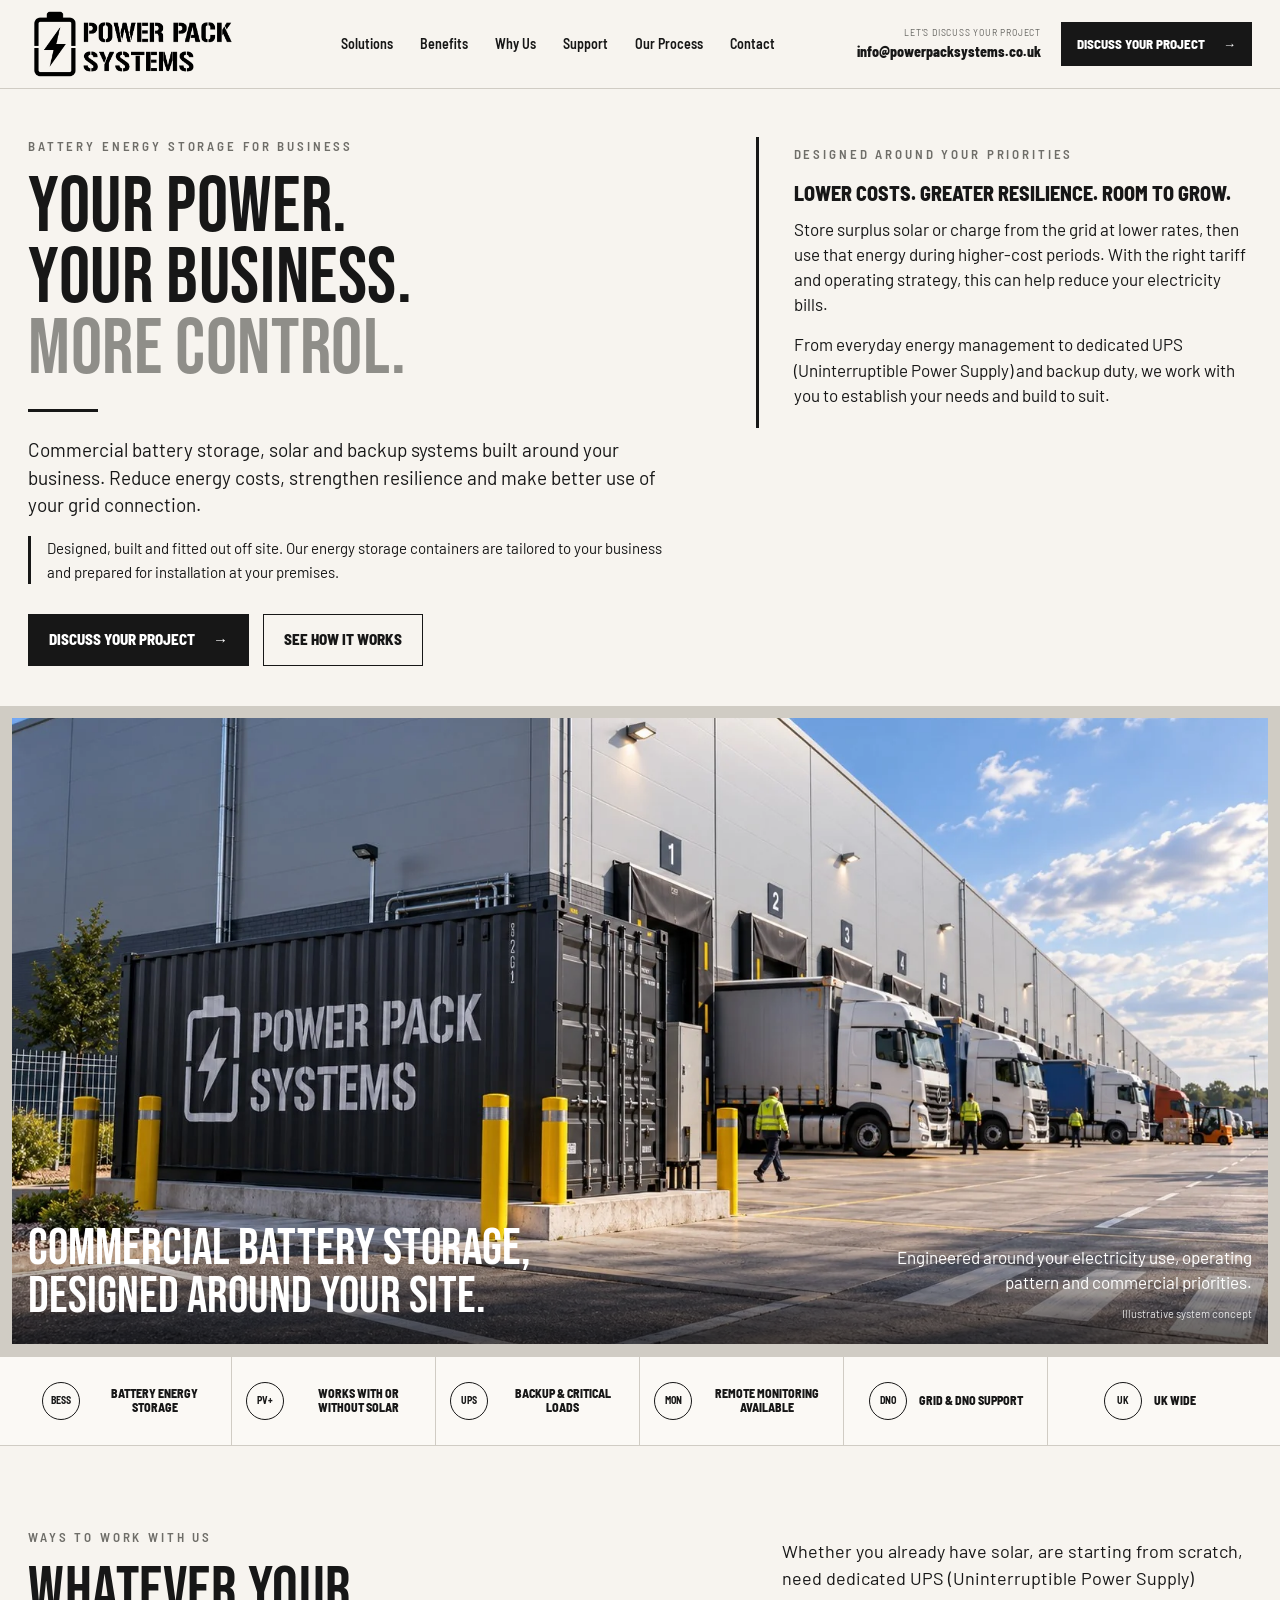
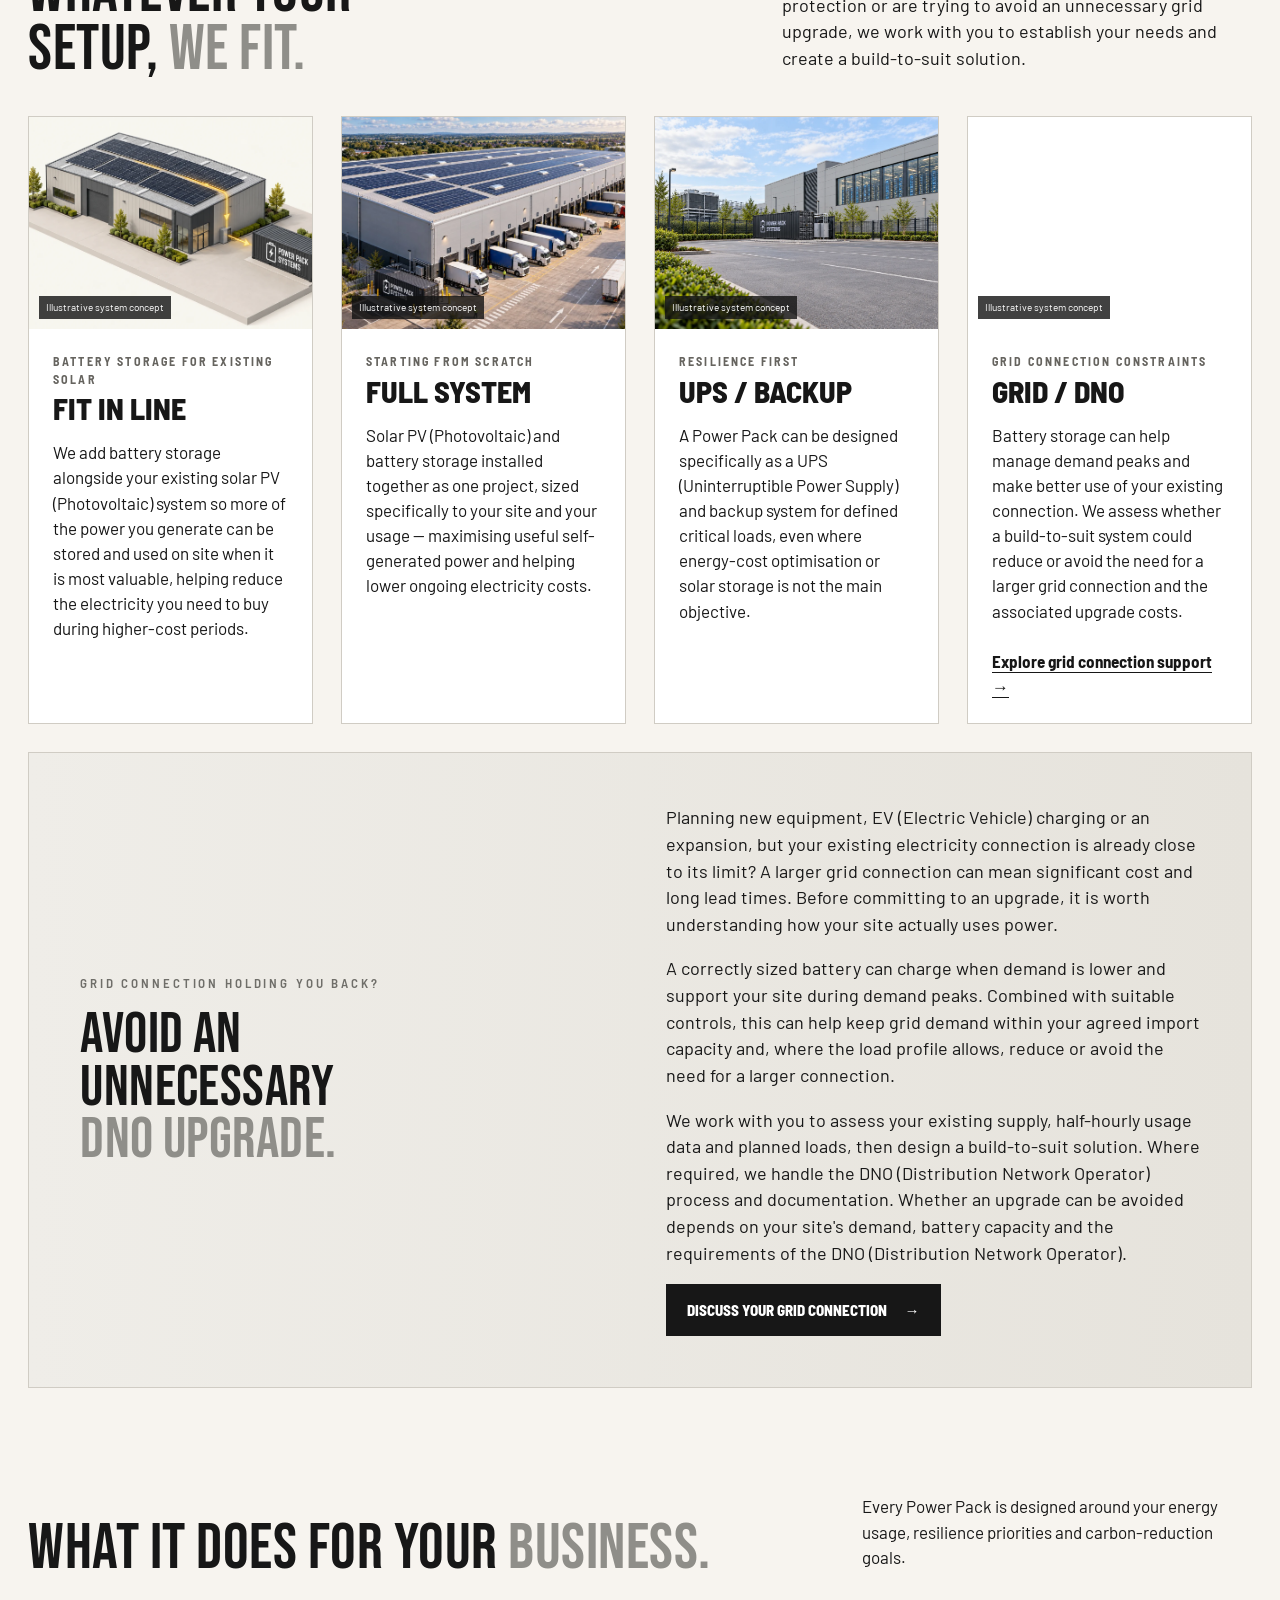
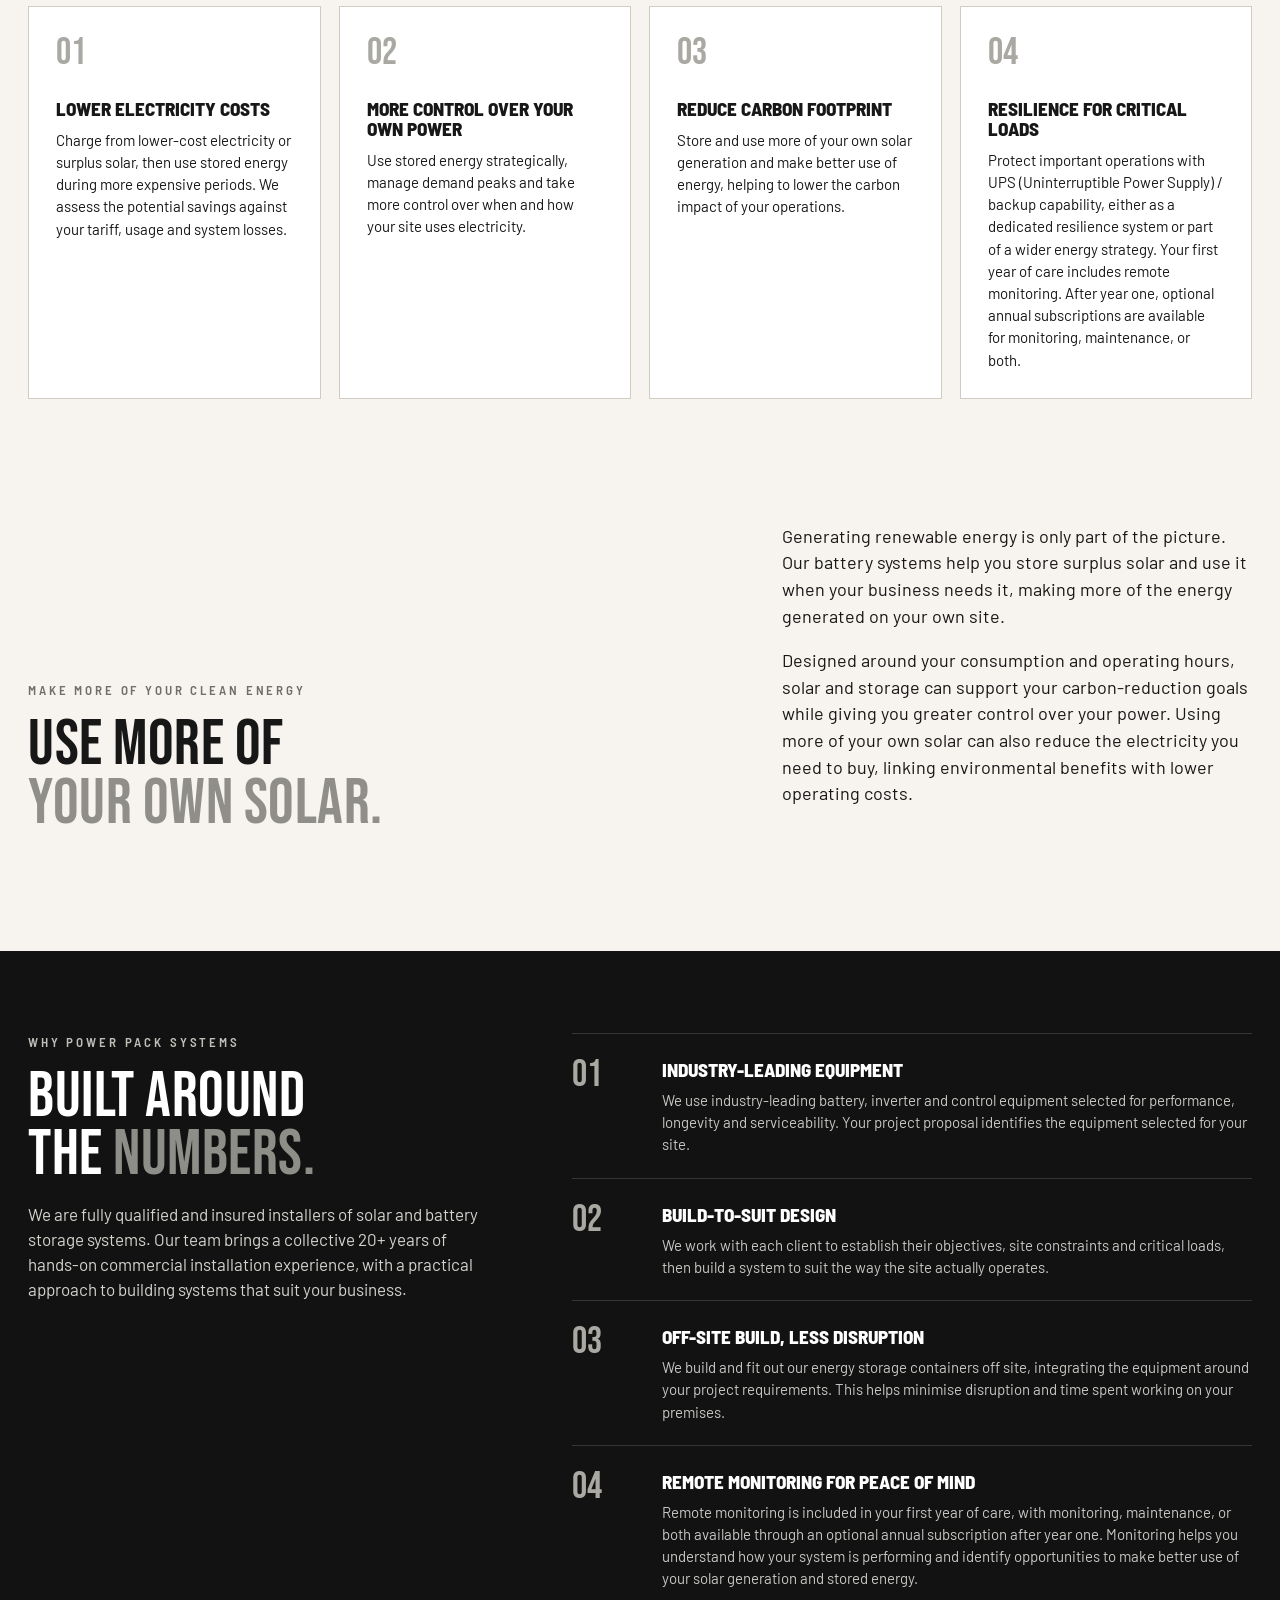
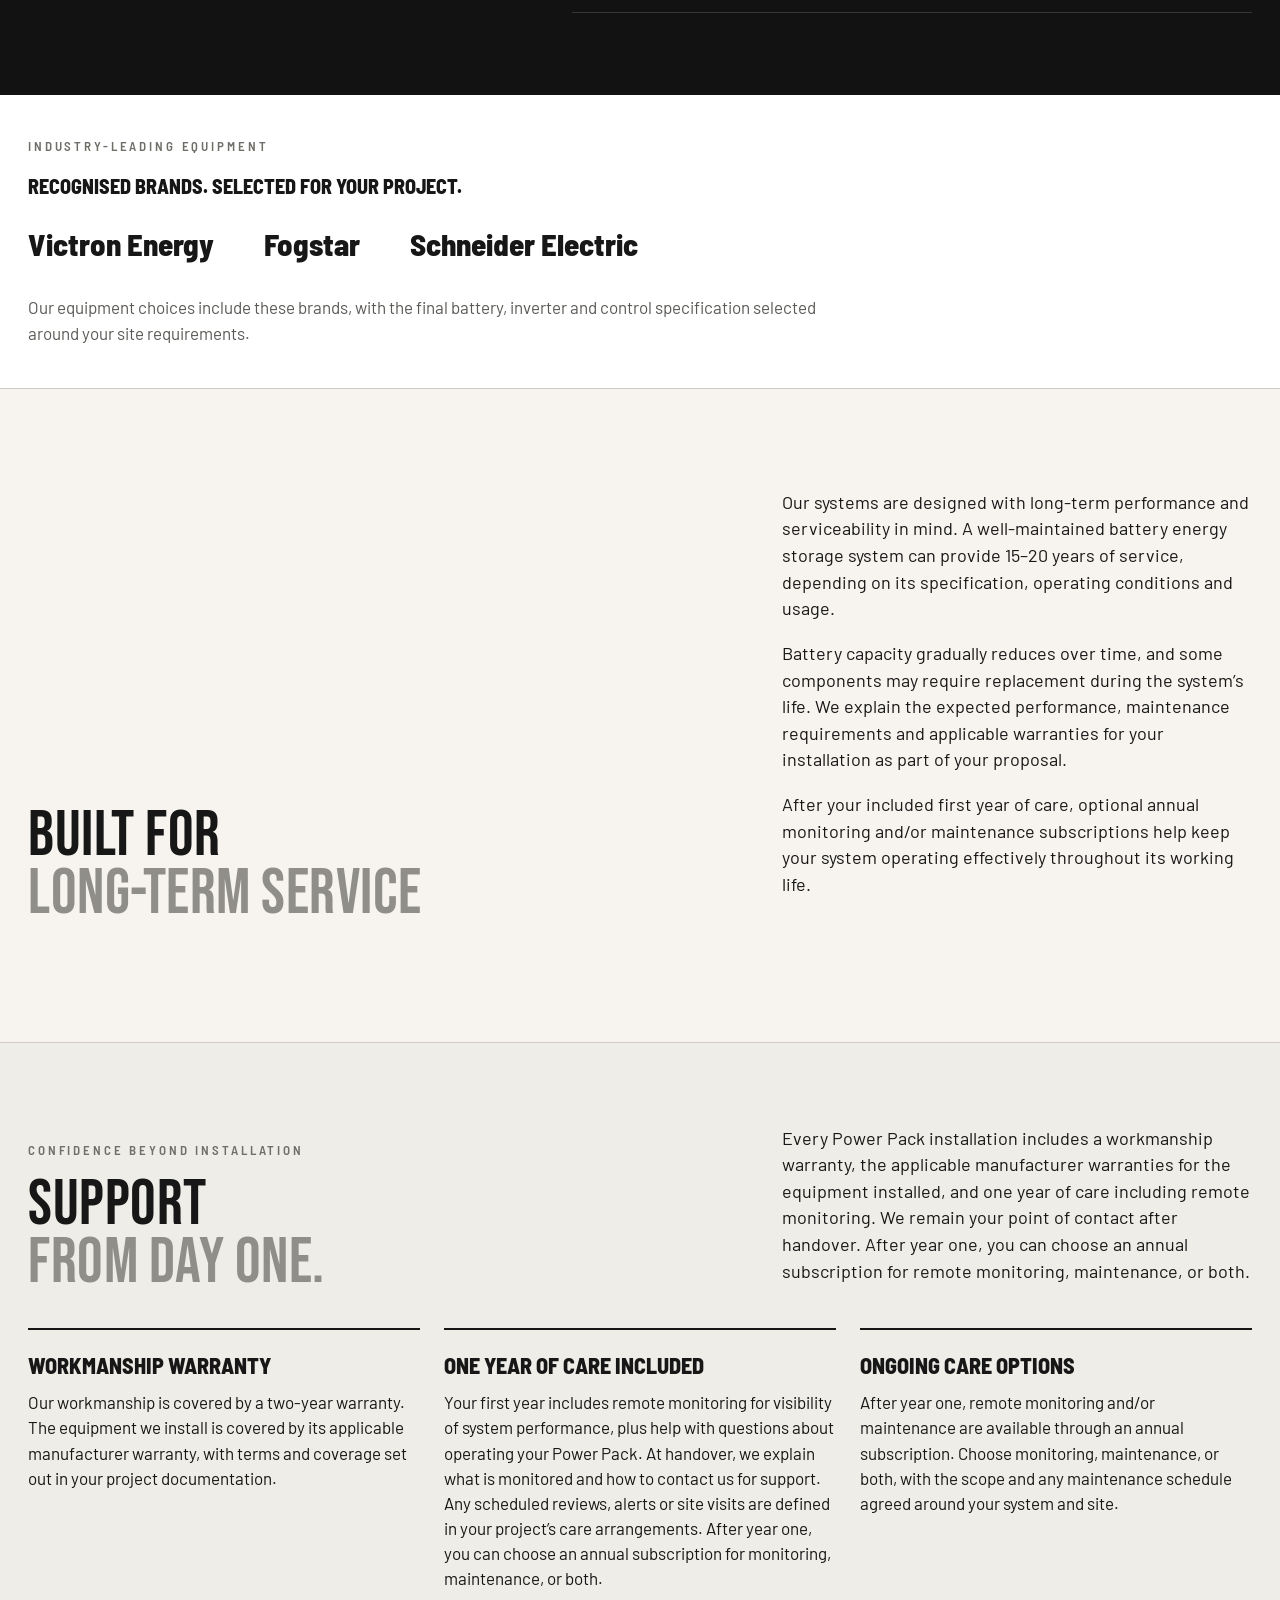
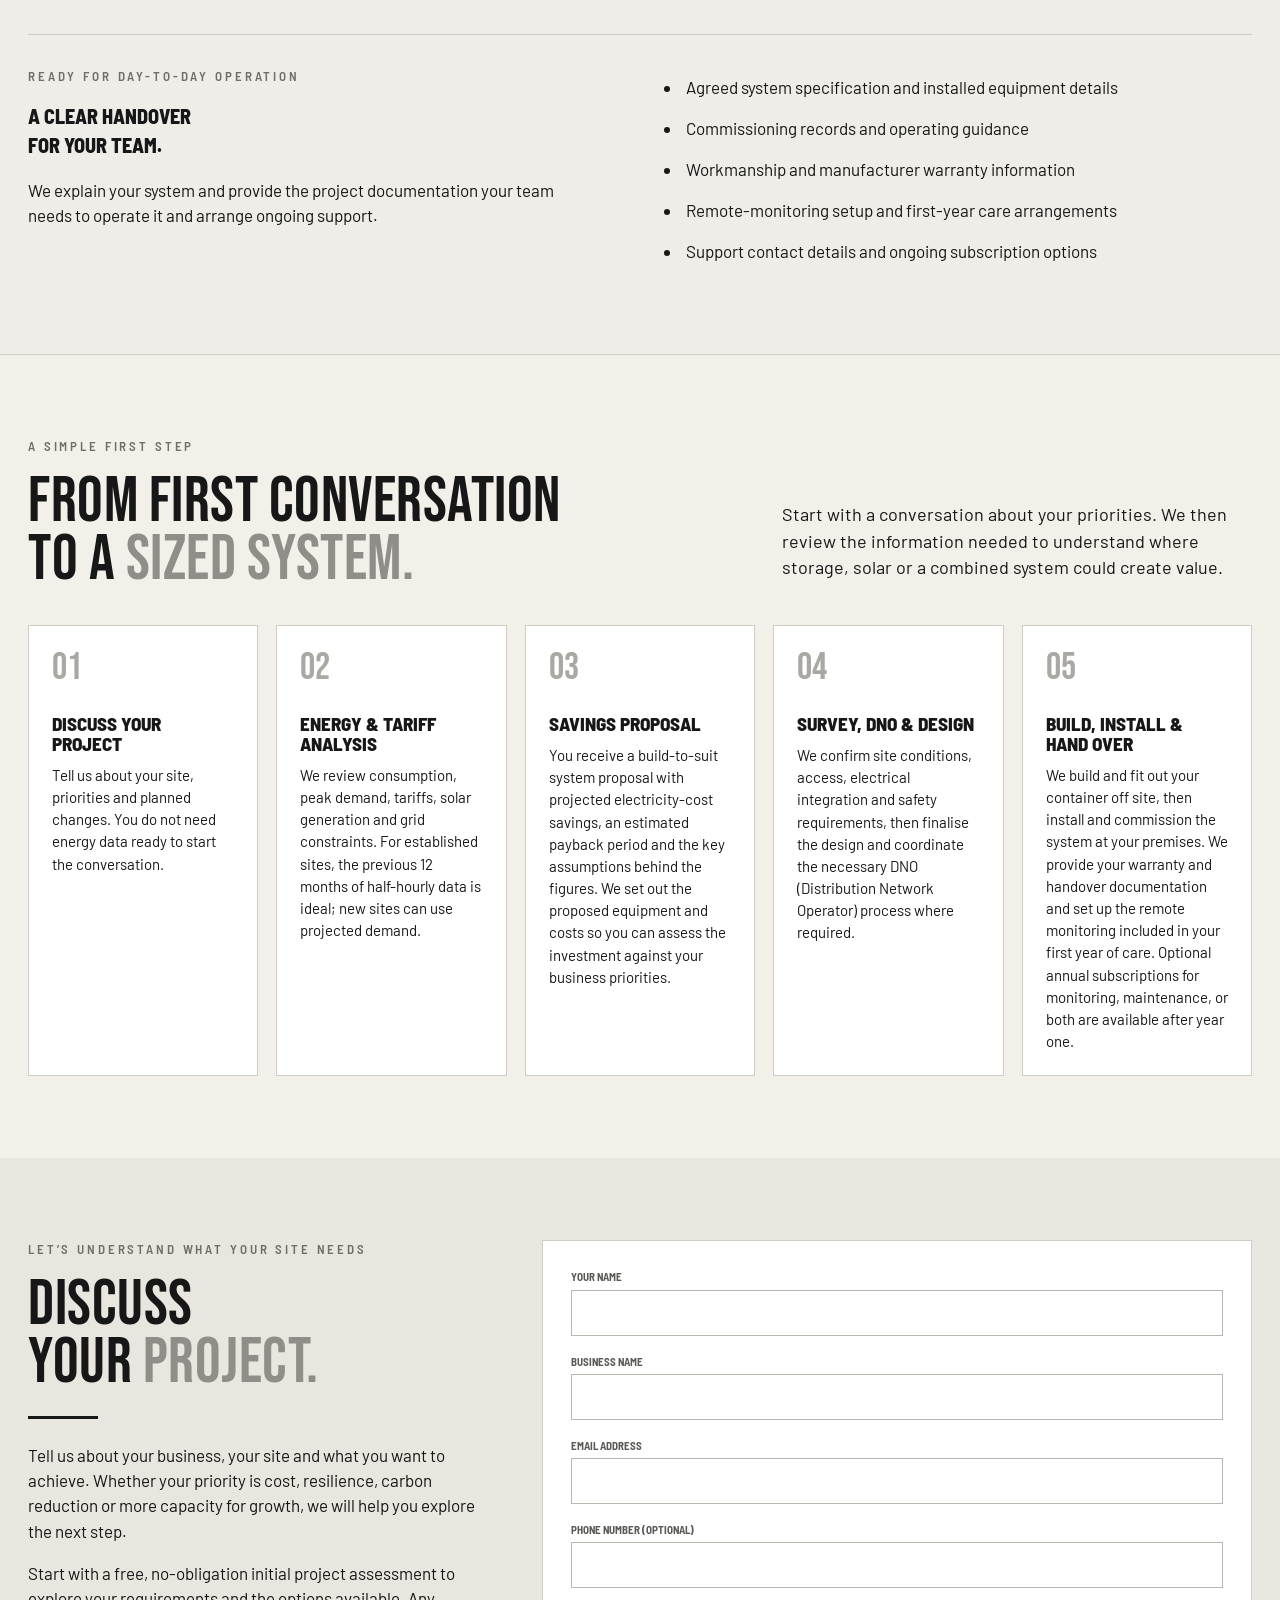
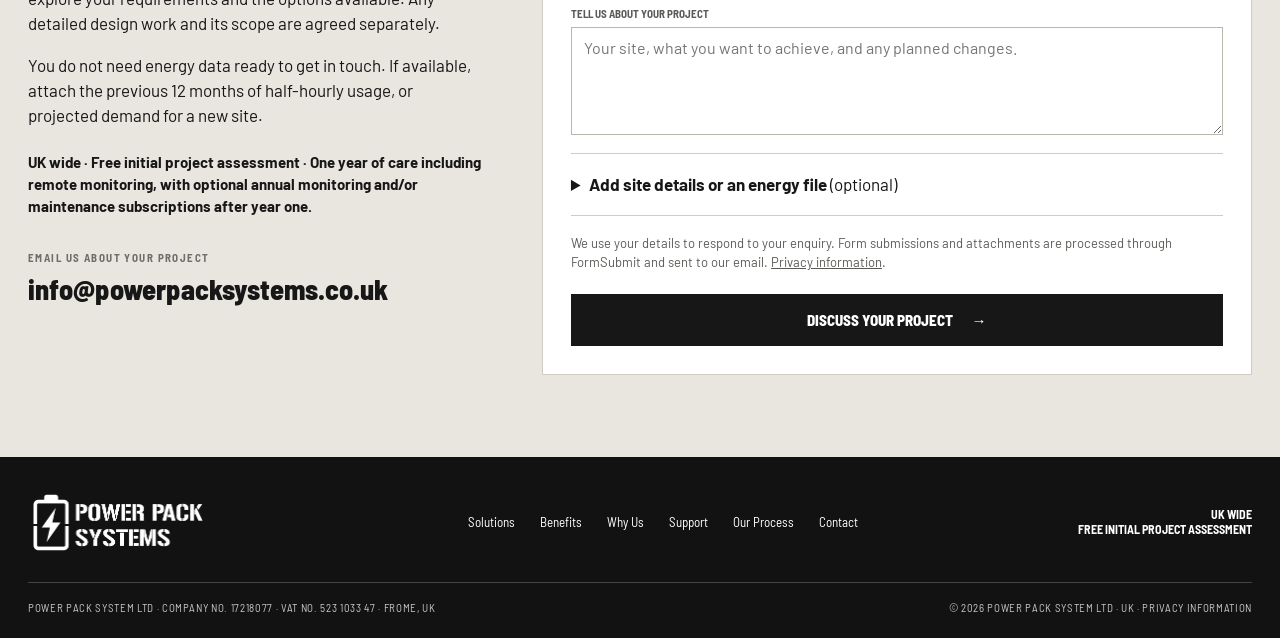
==== commit 9627ad22: "Clarify container build, handover deliverables and first-year care" ====
--- a/index.html
+++ b/index.html
@@ -14,7 +14,7 @@
   <link rel="manifest" href="site.webmanifest">
   <meta name="theme-color" content="#f5f2ec">
 
-  <link rel="stylesheet" href="css/styles.css?v=20">
+  <link rel="stylesheet" href="css/styles.css?v=26">
 </head>
 
 <body>
@@ -78,6 +78,8 @@
           <span class="short-rule" aria-hidden="true"></span>
 
           <p class="hero-lead">Commercial battery storage, solar and backup systems built around your business. Reduce energy costs, strengthen resilience and make better use of your grid connection.</p>
+
+          <p class="hero-build-note">Designed, built and fitted out off site. Our energy storage containers are tailored to your business and prepared for installation at your premises.</p>
 
           <div class="button-row">
             <a class="button button-dark" href="#contact">
@@ -380,8 +382,22 @@
         </div>
         <div class="support-grid">
           <article><h3>Workmanship warranty</h3><p>Our workmanship is covered by a two-year warranty. The equipment we install is covered by its applicable manufacturer warranty, with terms and coverage set out in your project documentation.</p></article>
-          <article><h3>One year of care included</h3><p>Your first year includes care and remote monitoring to help you get the most from your system. We are here to help with questions about its operation, with the care and monitoring arrangements set out at handover. After year one, you can choose an annual subscription for monitoring, maintenance, or both.</p></article>
+          <article><h3>One year of care included</h3><p>Your first year includes remote monitoring for visibility of system performance, plus help with questions about operating your Power Pack. At handover, we explain what is monitored and how to contact us for support. Any scheduled reviews, alerts or site visits are defined in your project’s care arrangements. After year one, you can choose an annual subscription for monitoring, maintenance, or both.</p></article>
           <article><h3>Ongoing care options</h3><p>After year one, remote monitoring and/or maintenance are available through an annual subscription. Choose monitoring, maintenance, or both, with the scope and any maintenance schedule agreed around your system and site.</p></article>
+        </div>
+        <div class="handover-panel" aria-labelledby="handover-heading">
+          <div>
+            <p class="eyebrow">Ready for day-to-day operation</p>
+            <h3 id="handover-heading" class="compact-heading">A clear handover<br>for your team.</h3>
+            <p>We explain your system and provide the project documentation your team needs to operate it and arrange ongoing support.</p>
+          </div>
+          <ul class="handover-list">
+            <li>Agreed system specification and installed equipment details</li>
+            <li>Commissioning records and operating guidance</li>
+            <li>Workmanship and manufacturer warranty information</li>
+            <li>Remote-monitoring setup and first-year care arrangements</li>
+            <li>Support contact details and ongoing subscription options</li>
+          </ul>
         </div>
       </div>
     </section>
--- a/css/styles.css
+++ b/css/styles.css
@@ -1221,3 +1221,12 @@
   outline: 2px solid var(--ink);
   outline-offset: 3px;
 }
+
+/* Draft: container build introduction and handover information. */
+.hero-build-note { max-width: 650px; margin: 18px 0 0; padding-left: 16px; border-left: 3px solid var(--ink); font-size: 15px; line-height: 1.6; }
+.handover-panel { display: grid; grid-template-columns: 1fr 1fr; gap: 40px; margin-top: 42px; padding-top: 32px; border-top: 1px solid var(--line); }
+.handover-panel .compact-heading { margin-bottom: 16px; }
+.handover-panel p { max-width: 540px; }
+.handover-list { margin: 0; padding-left: 22px; align-self: center; }
+.handover-list li { padding: 8px 0 8px 4px; }
+@media (max-width: 760px) { .handover-panel { grid-template-columns: 1fr; gap: 16px; } }
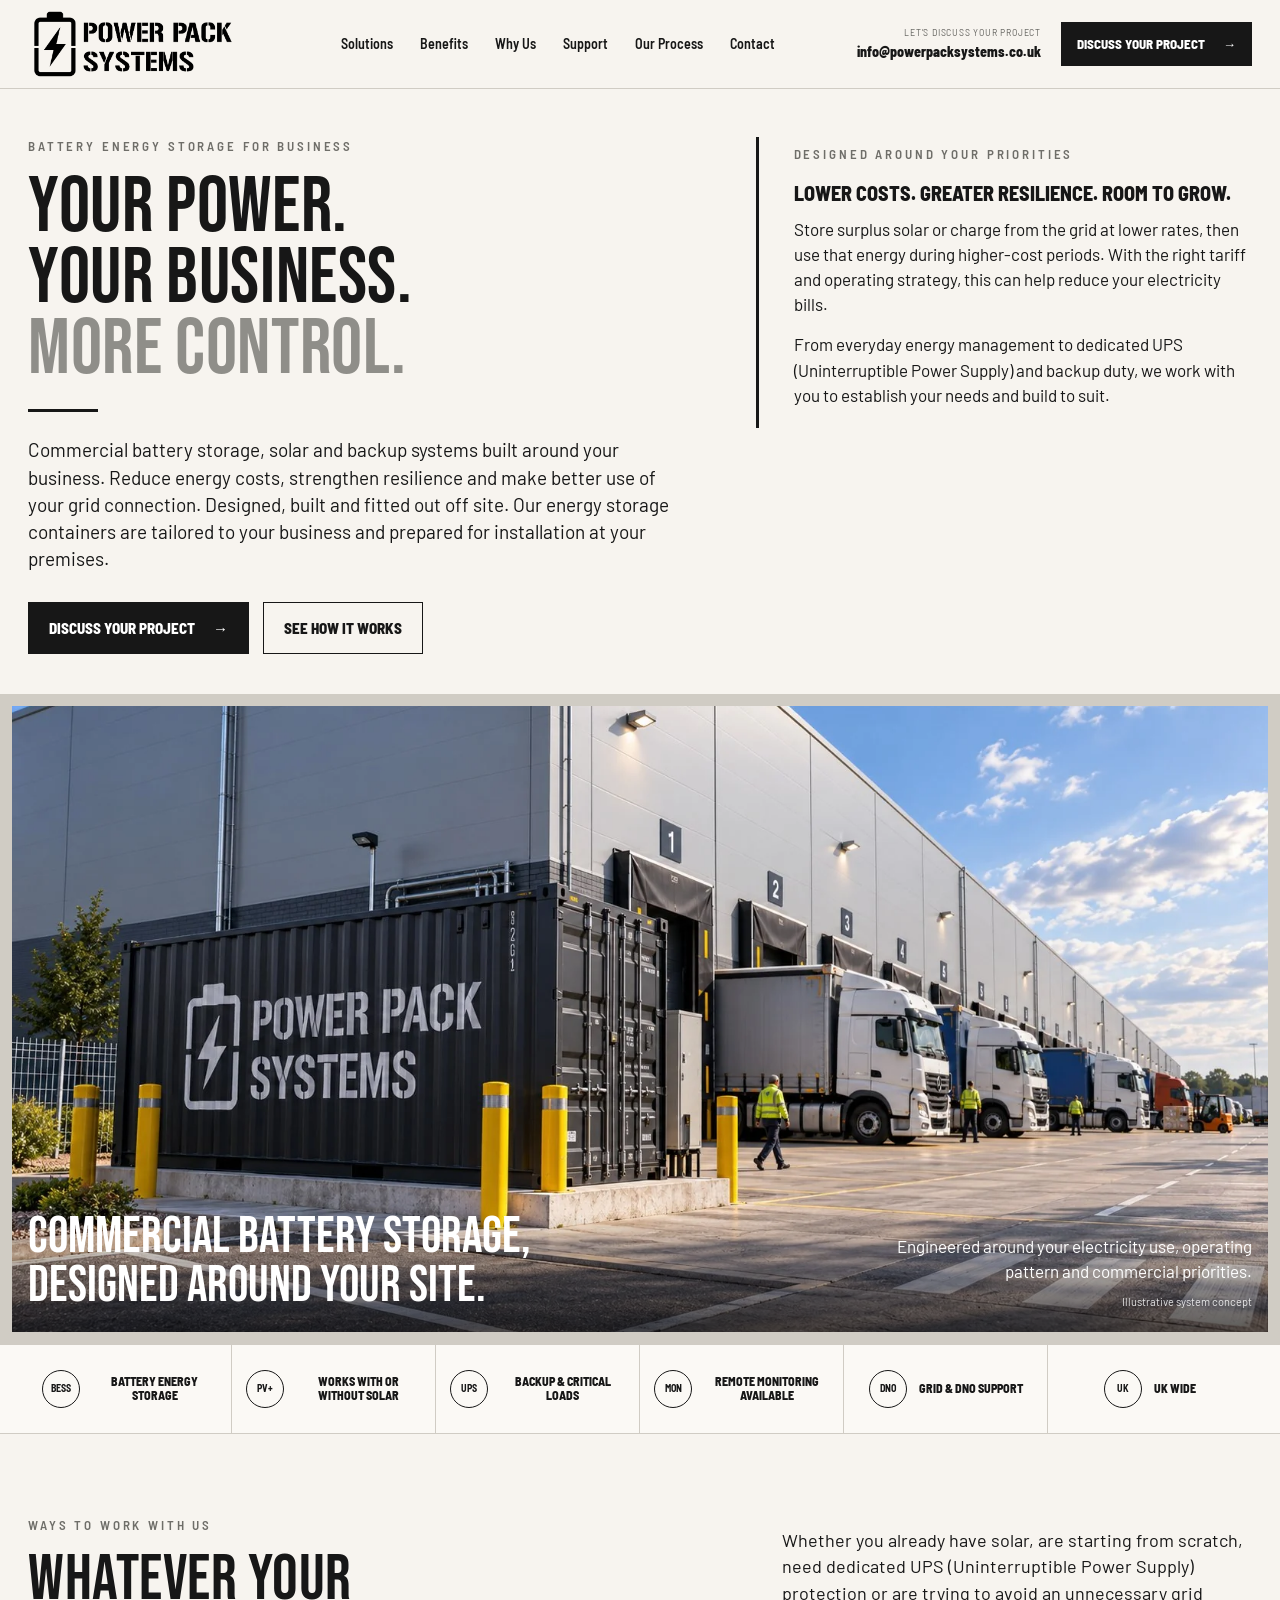
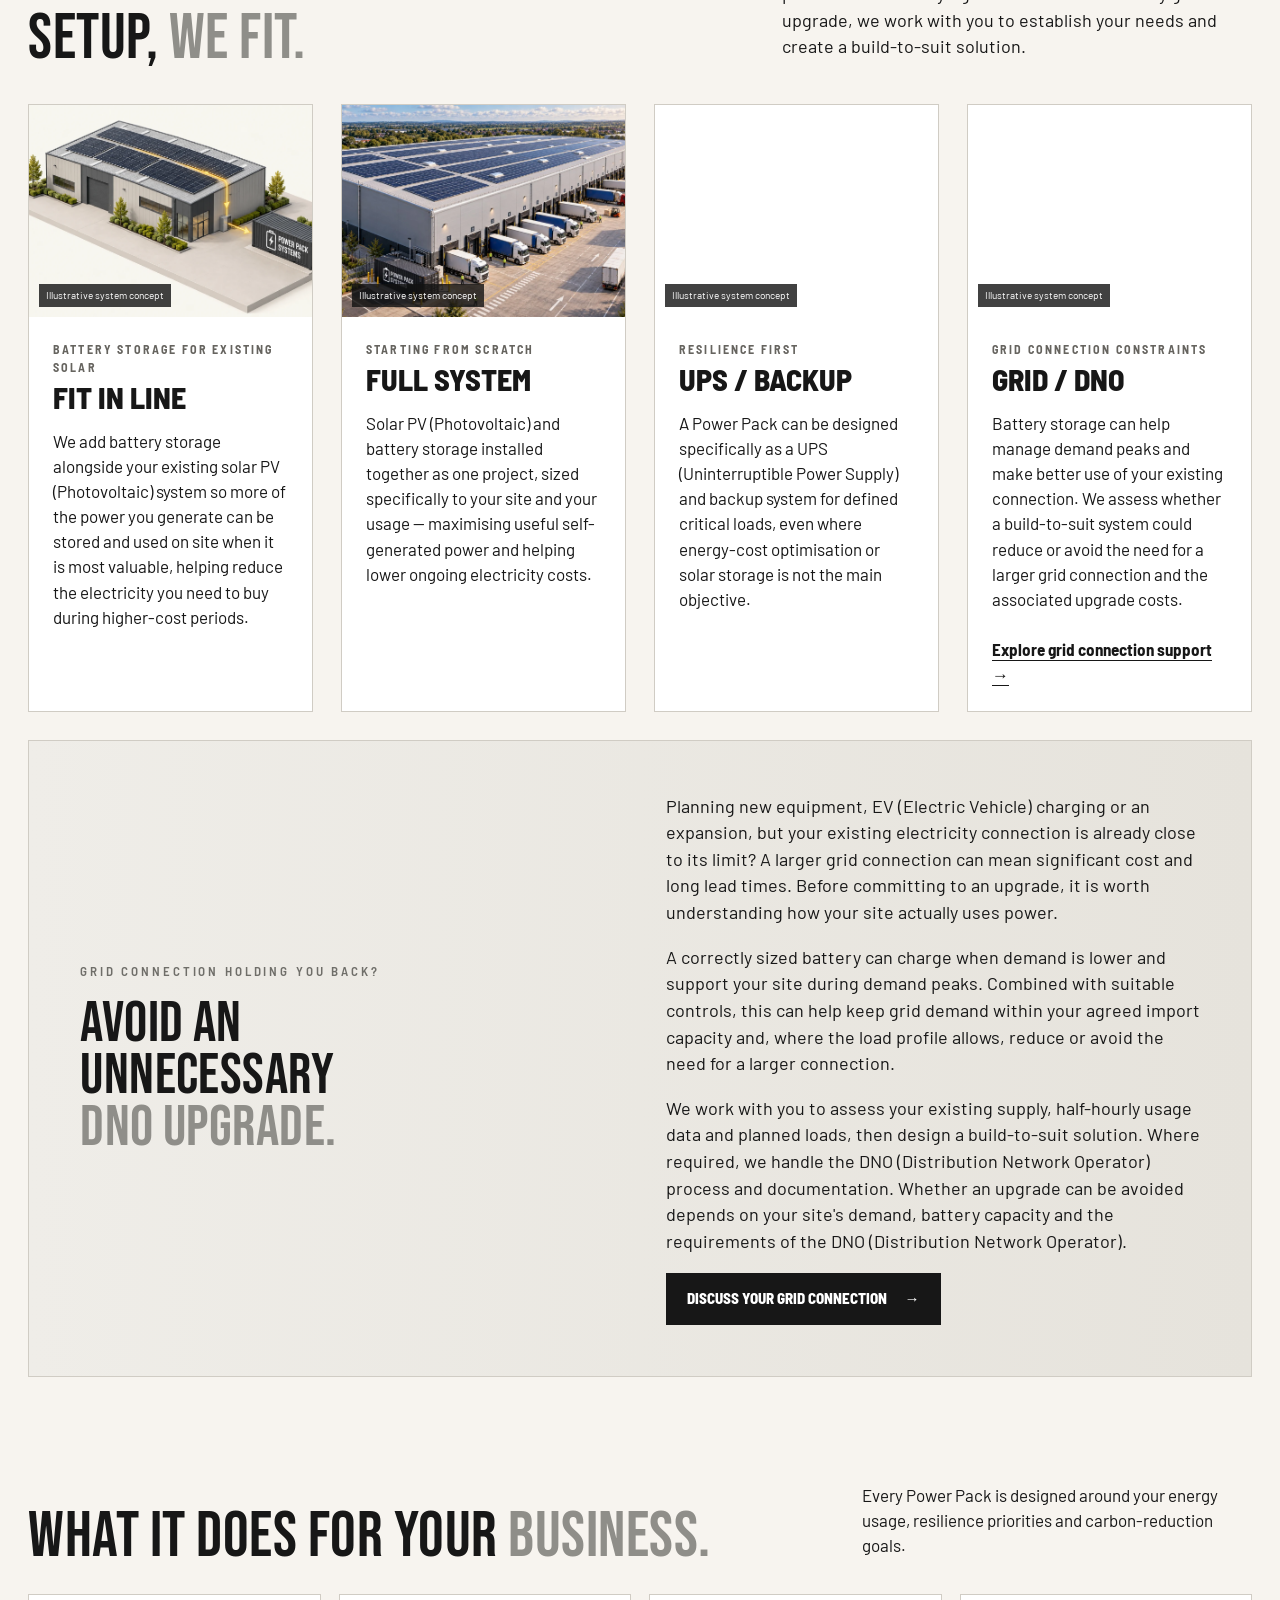
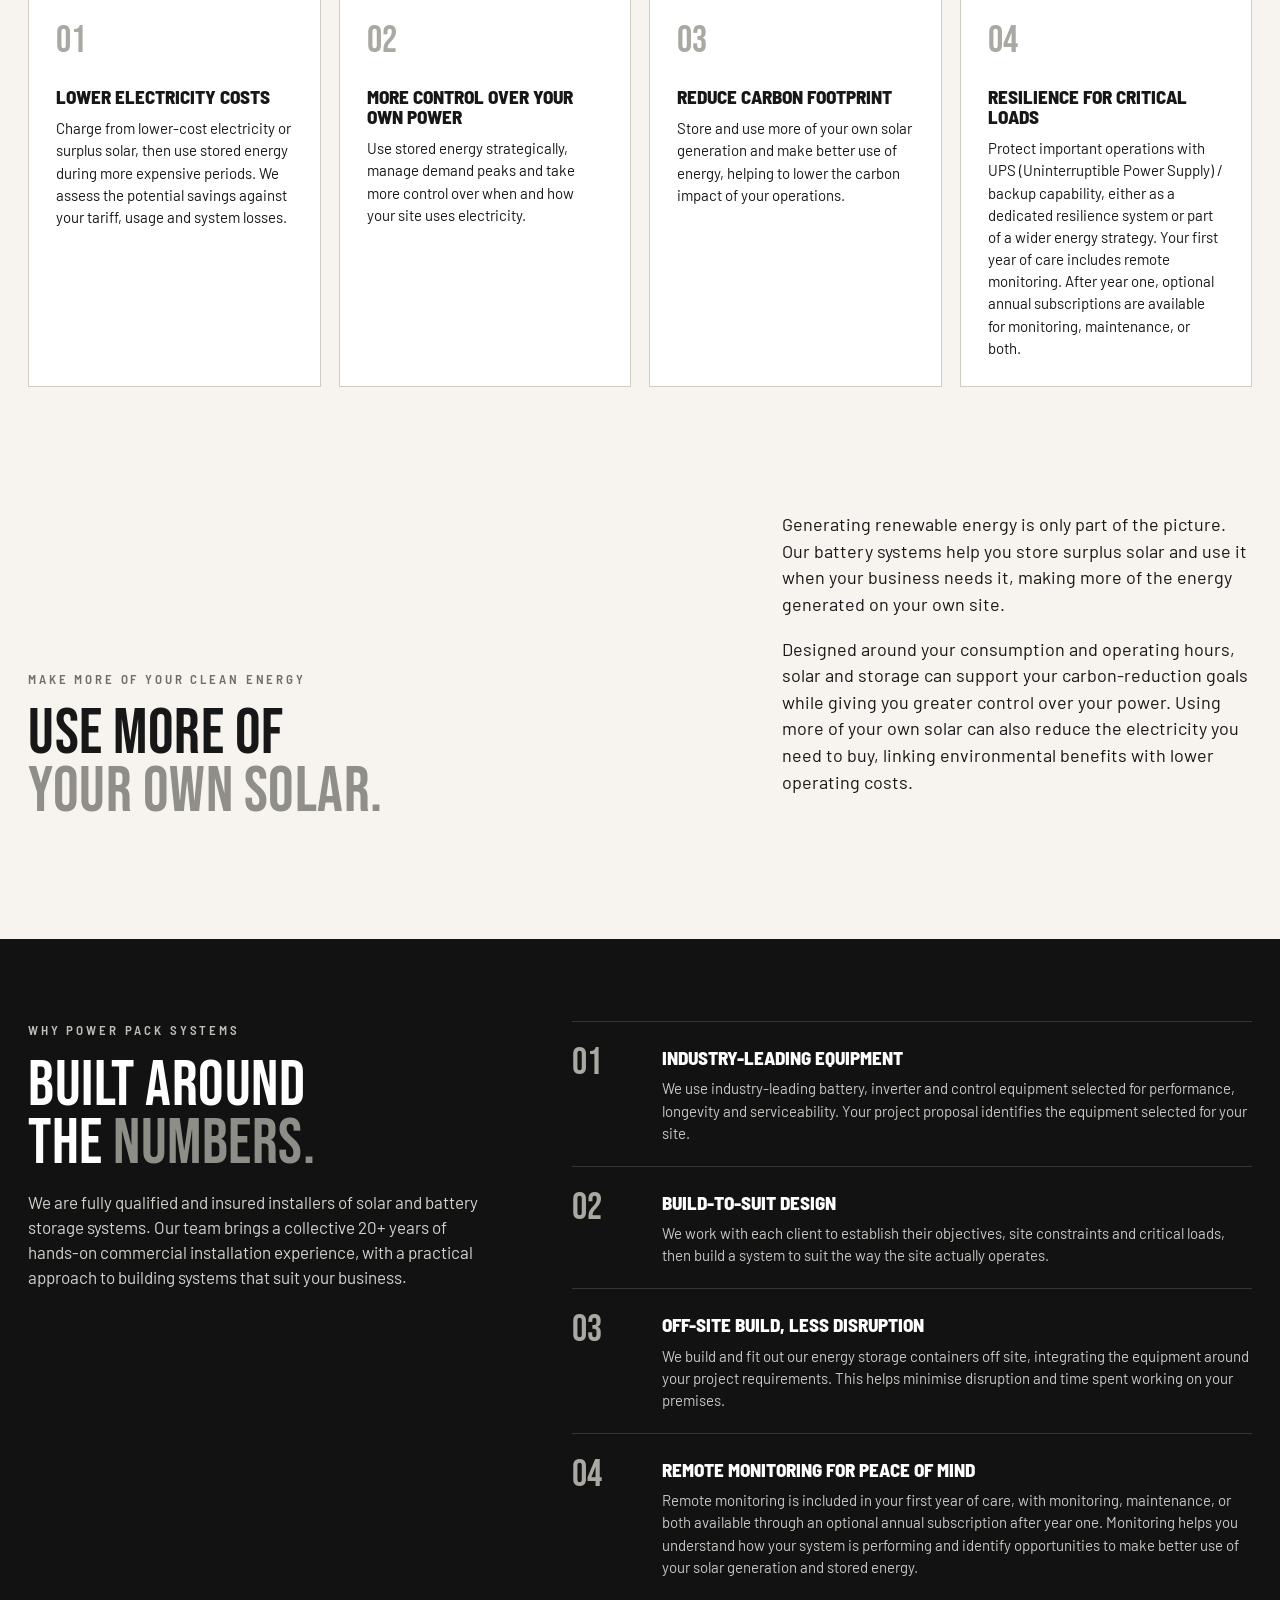
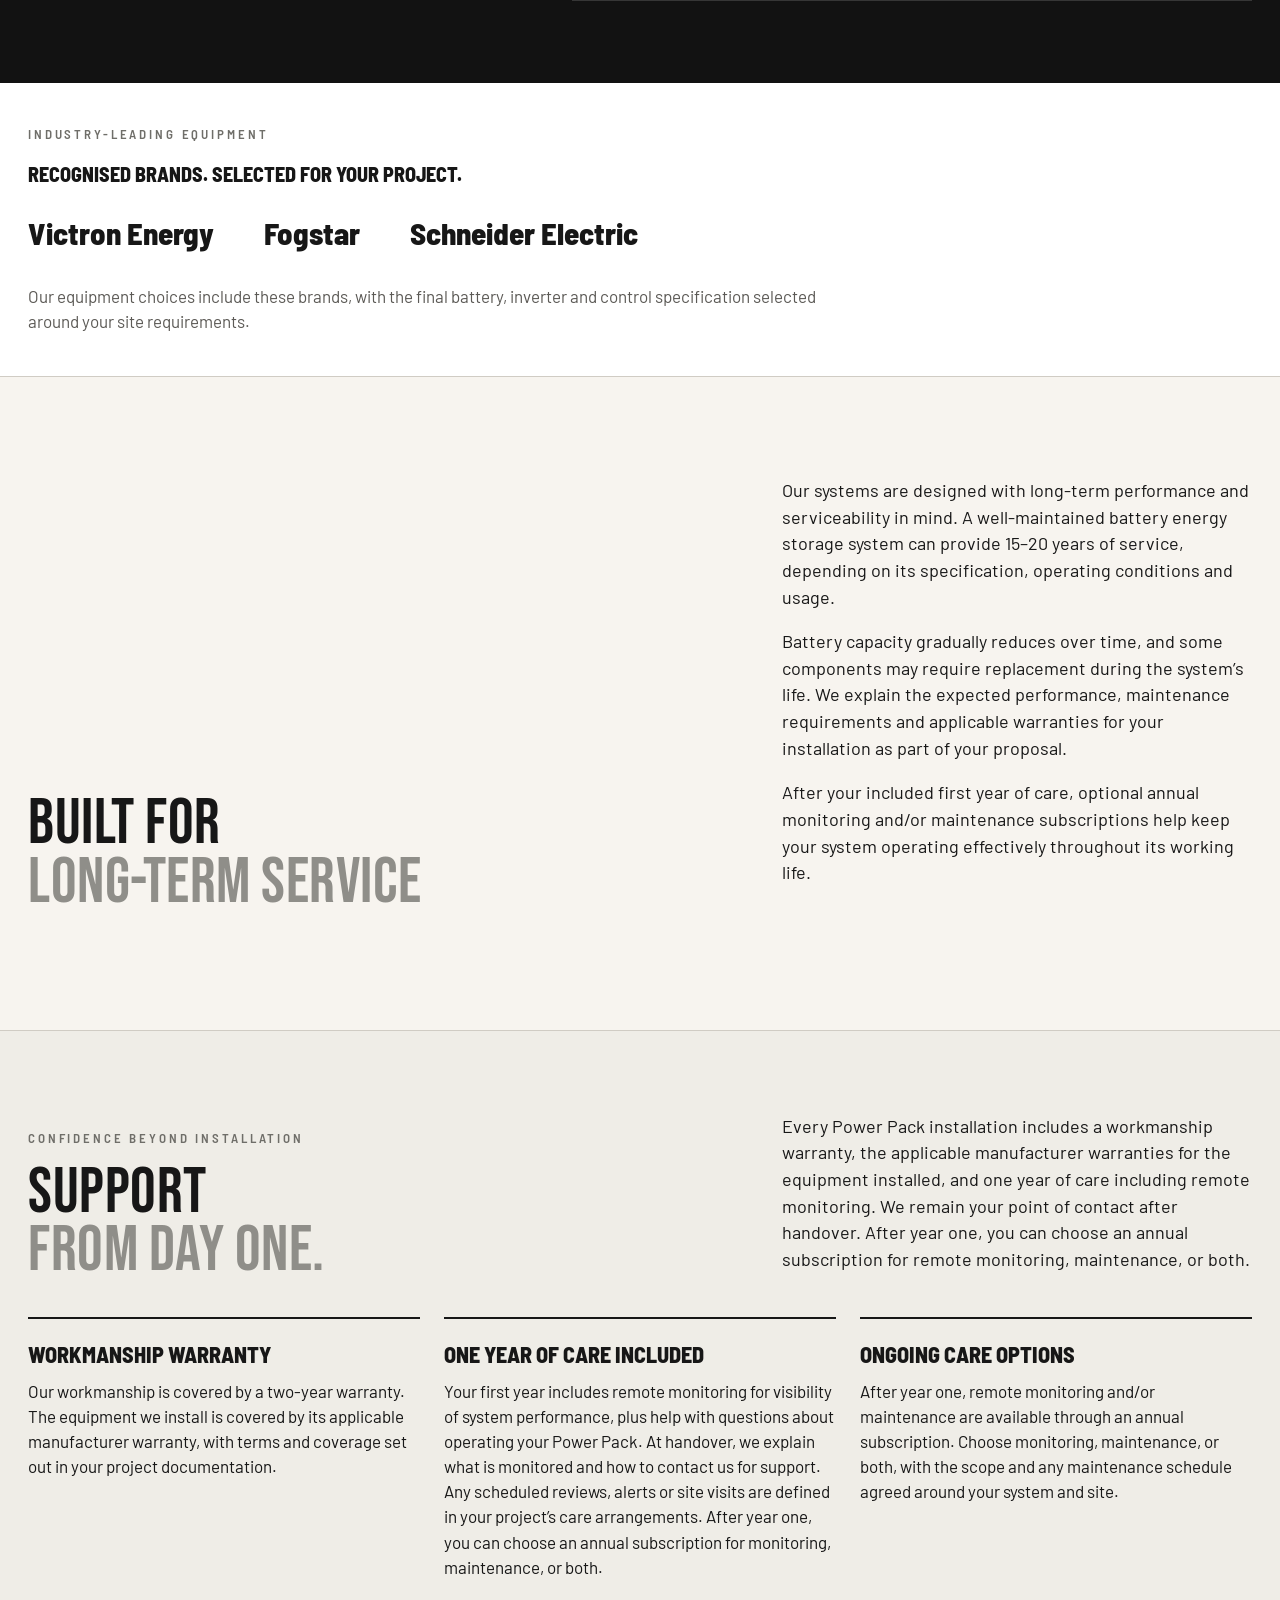
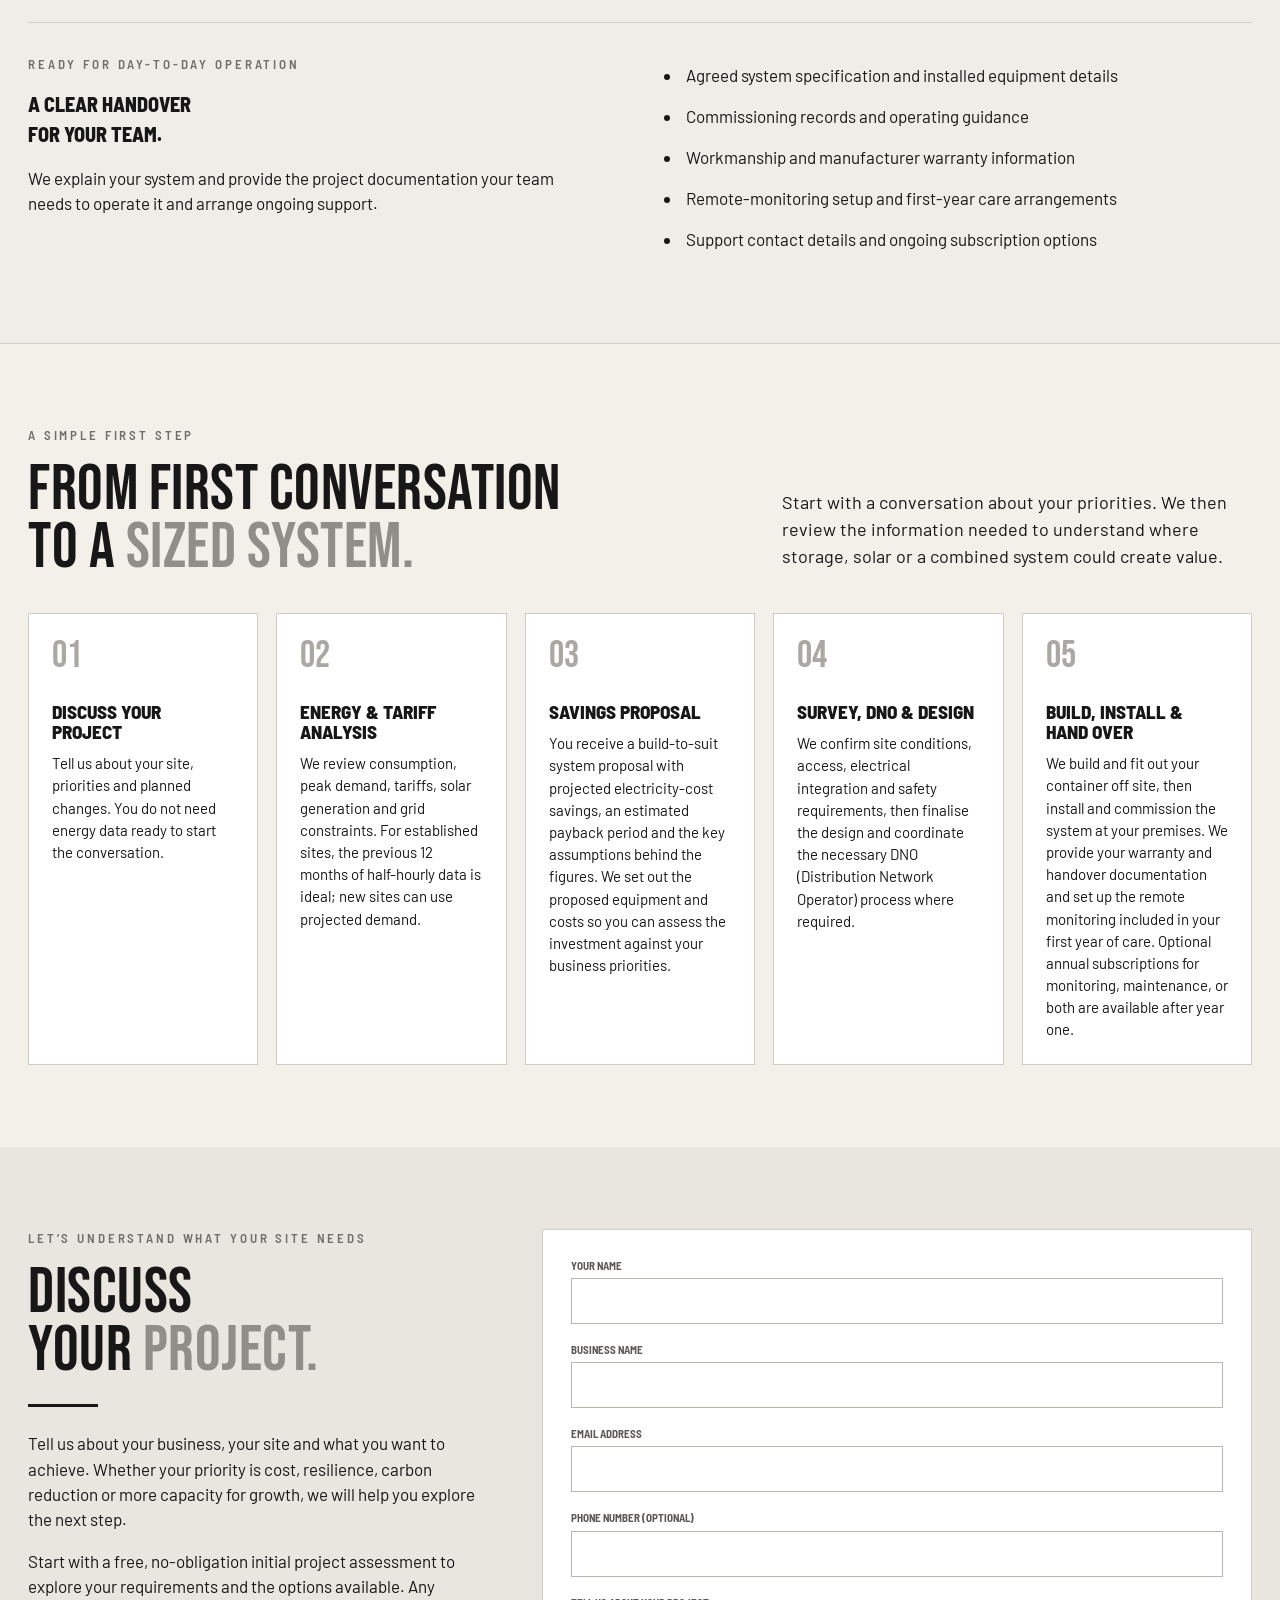
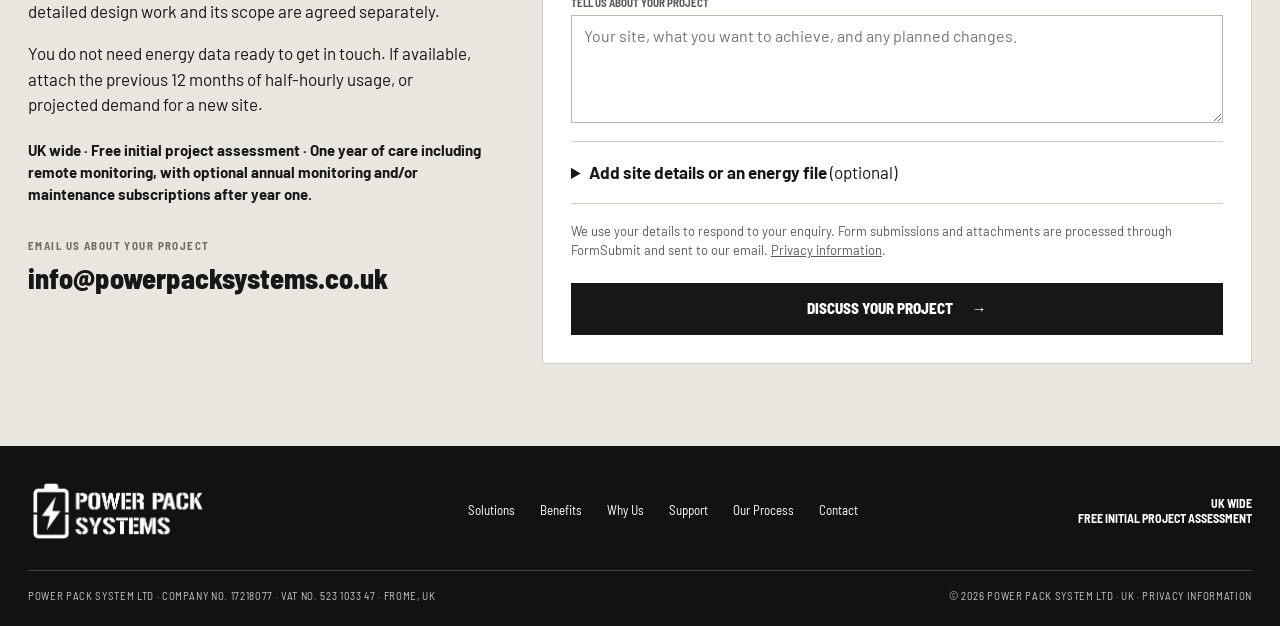
==== commit 58915ebe: "Combine container build wording into hero introduction" ====
--- a/index.html
+++ b/index.html
@@ -14,7 +14,7 @@
   <link rel="manifest" href="site.webmanifest">
   <meta name="theme-color" content="#f5f2ec">
 
-  <link rel="stylesheet" href="css/styles.css?v=26">
+  <link rel="stylesheet" href="css/styles.css?v=27">
 </head>
 
 <body>
@@ -77,9 +77,7 @@
 
           <span class="short-rule" aria-hidden="true"></span>
 
-          <p class="hero-lead">Commercial battery storage, solar and backup systems built around your business. Reduce energy costs, strengthen resilience and make better use of your grid connection.</p>
-
-          <p class="hero-build-note">Designed, built and fitted out off site. Our energy storage containers are tailored to your business and prepared for installation at your premises.</p>
+          <p class="hero-lead">Commercial battery storage, solar and backup systems built around your business. Reduce energy costs, strengthen resilience and make better use of your grid connection. Designed, built and fitted out off site. Our energy storage containers are tailored to your business and prepared for installation at your premises.</p>
 
           <div class="button-row">
             <a class="button button-dark" href="#contact">
--- a/css/styles.css
+++ b/css/styles.css
@@ -1223,7 +1223,6 @@
 }
 
 /* Draft: container build introduction and handover information. */
-.hero-build-note { max-width: 650px; margin: 18px 0 0; padding-left: 16px; border-left: 3px solid var(--ink); font-size: 15px; line-height: 1.6; }
 .handover-panel { display: grid; grid-template-columns: 1fr 1fr; gap: 40px; margin-top: 42px; padding-top: 32px; border-top: 1px solid var(--line); }
 .handover-panel .compact-heading { margin-bottom: 16px; }
 .handover-panel p { max-width: 540px; }
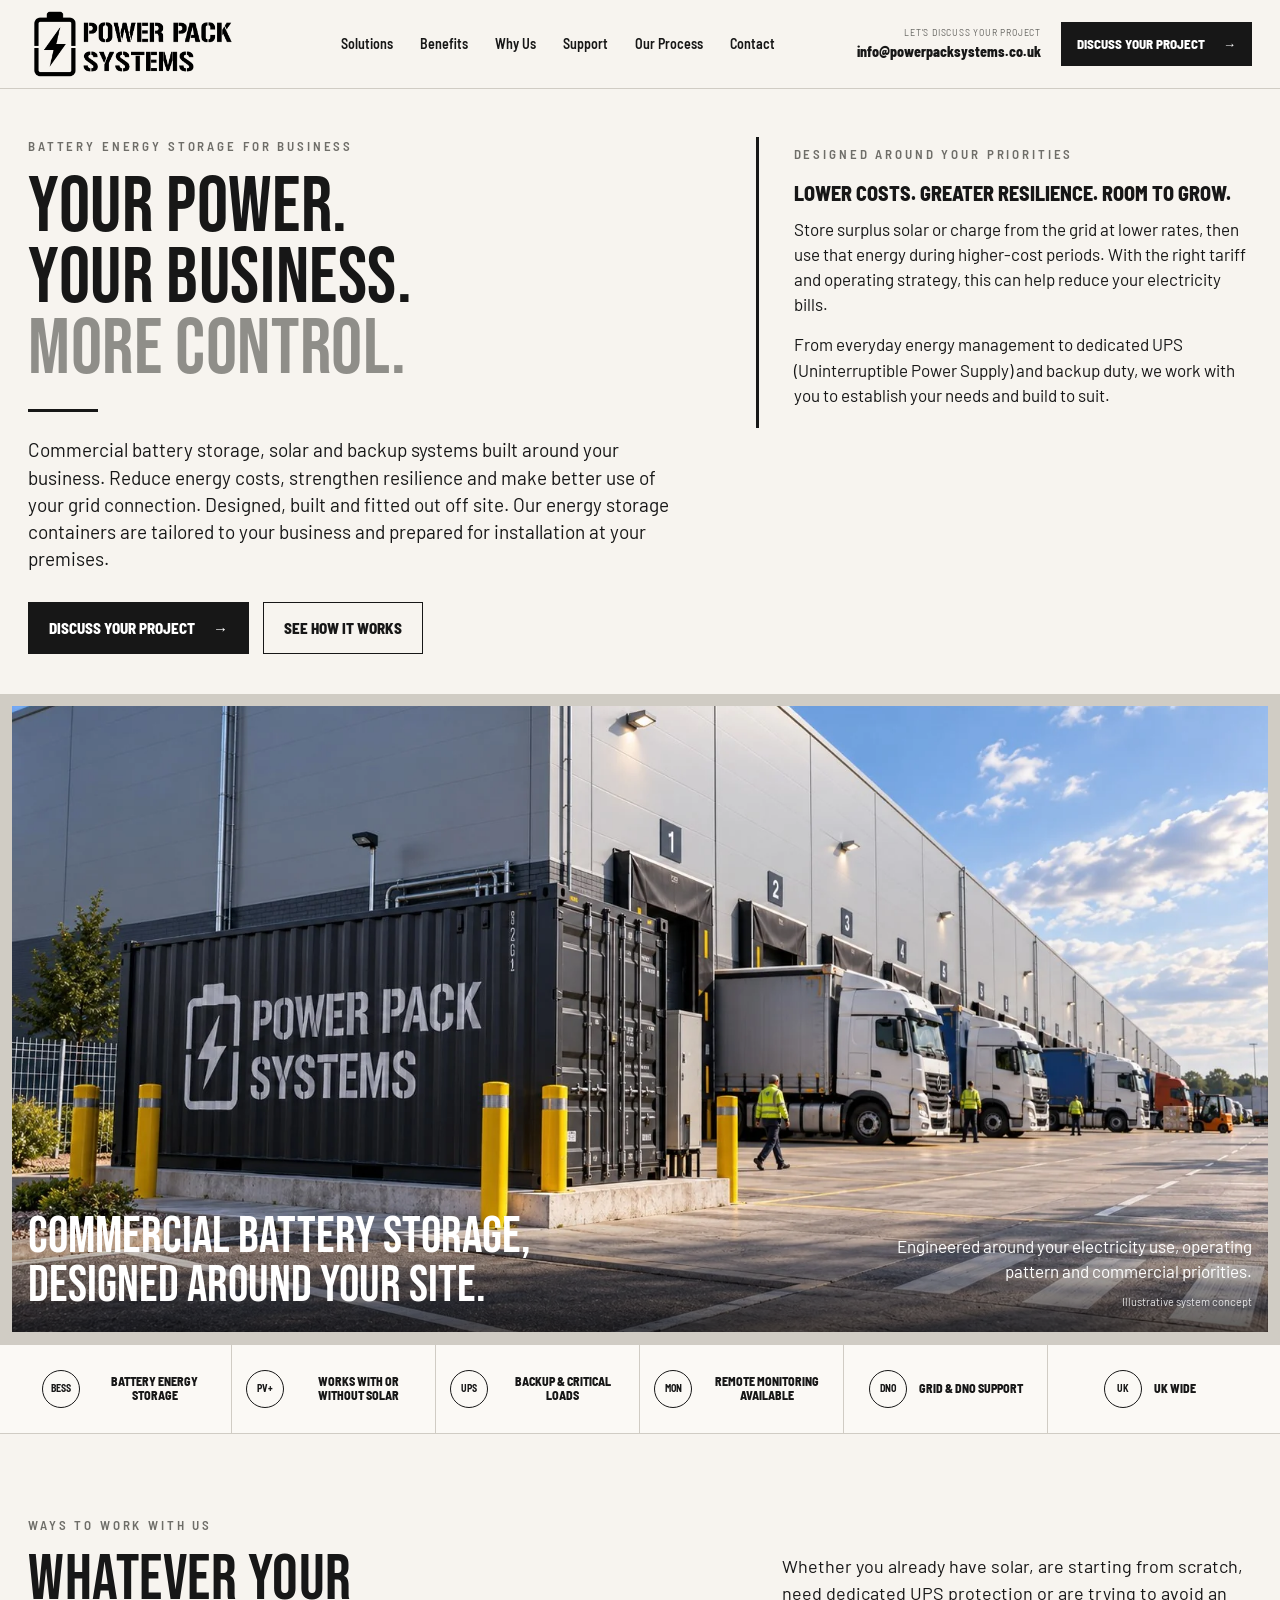
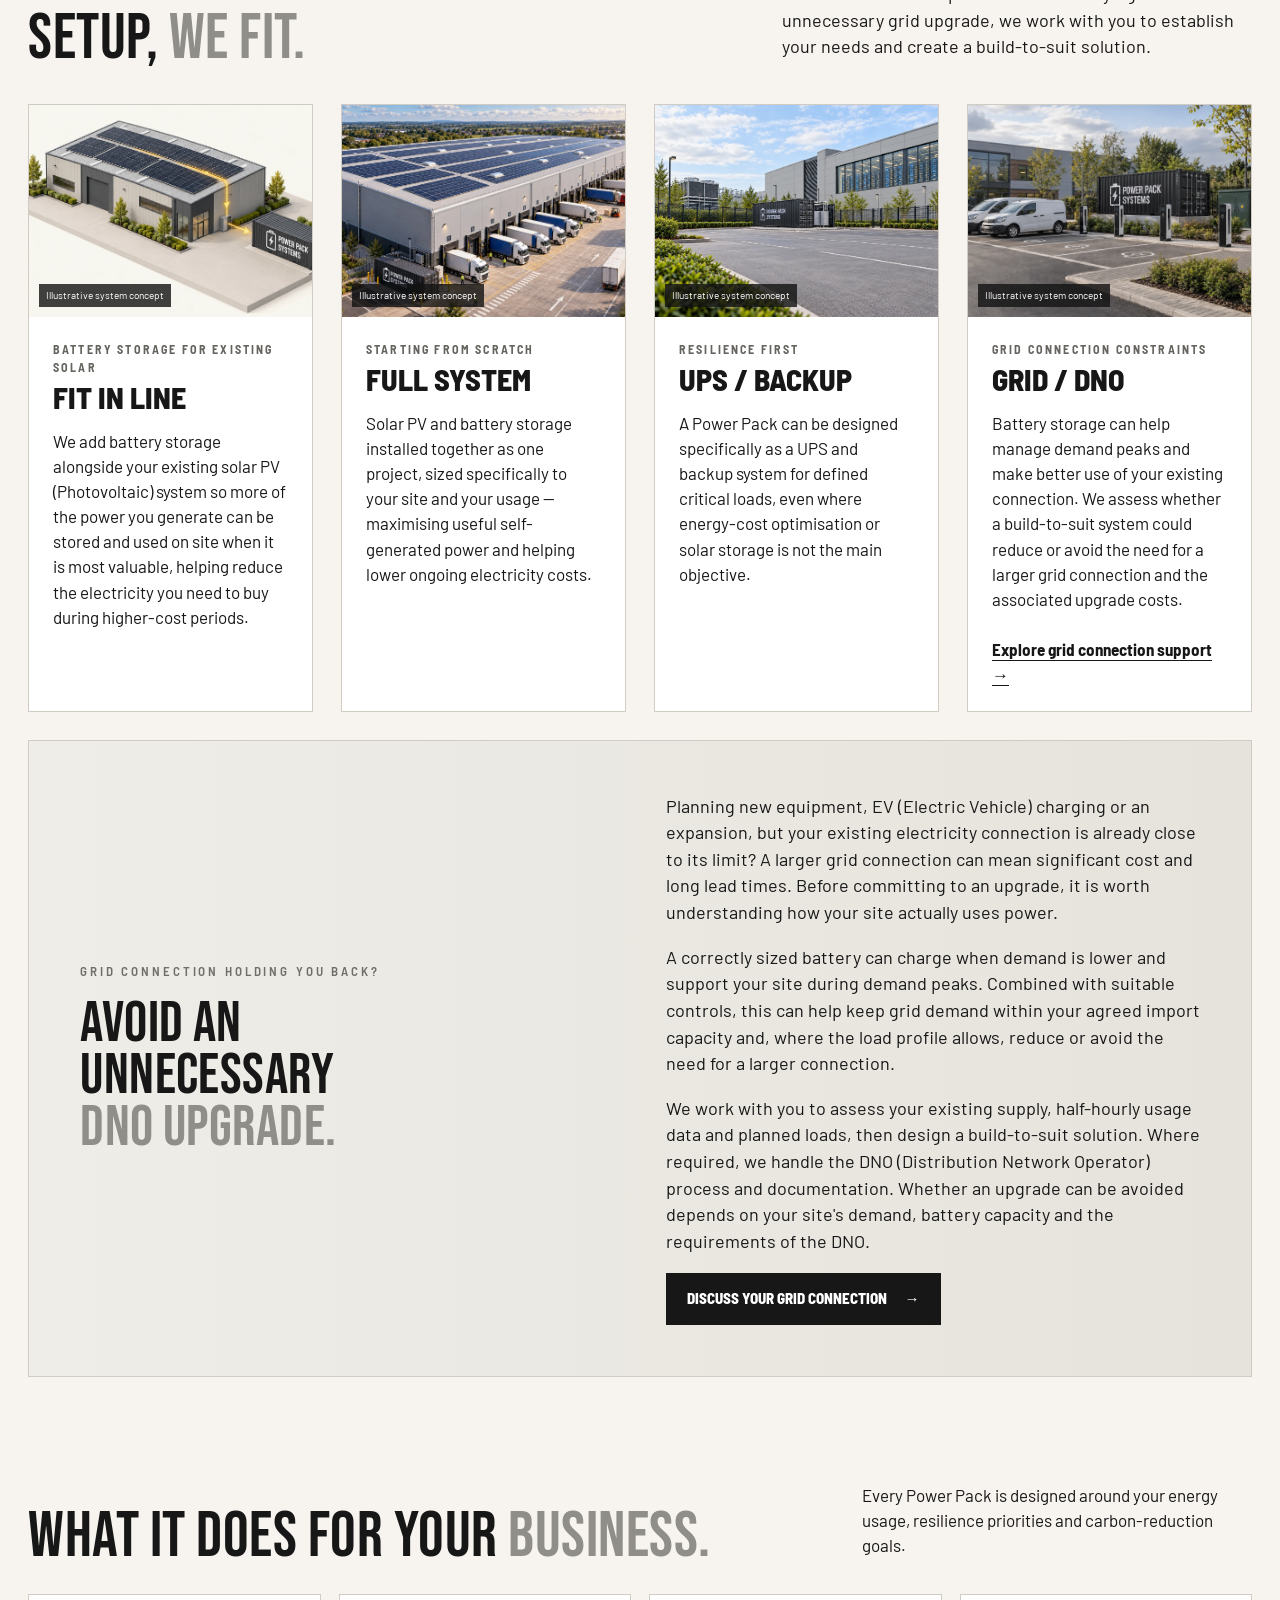
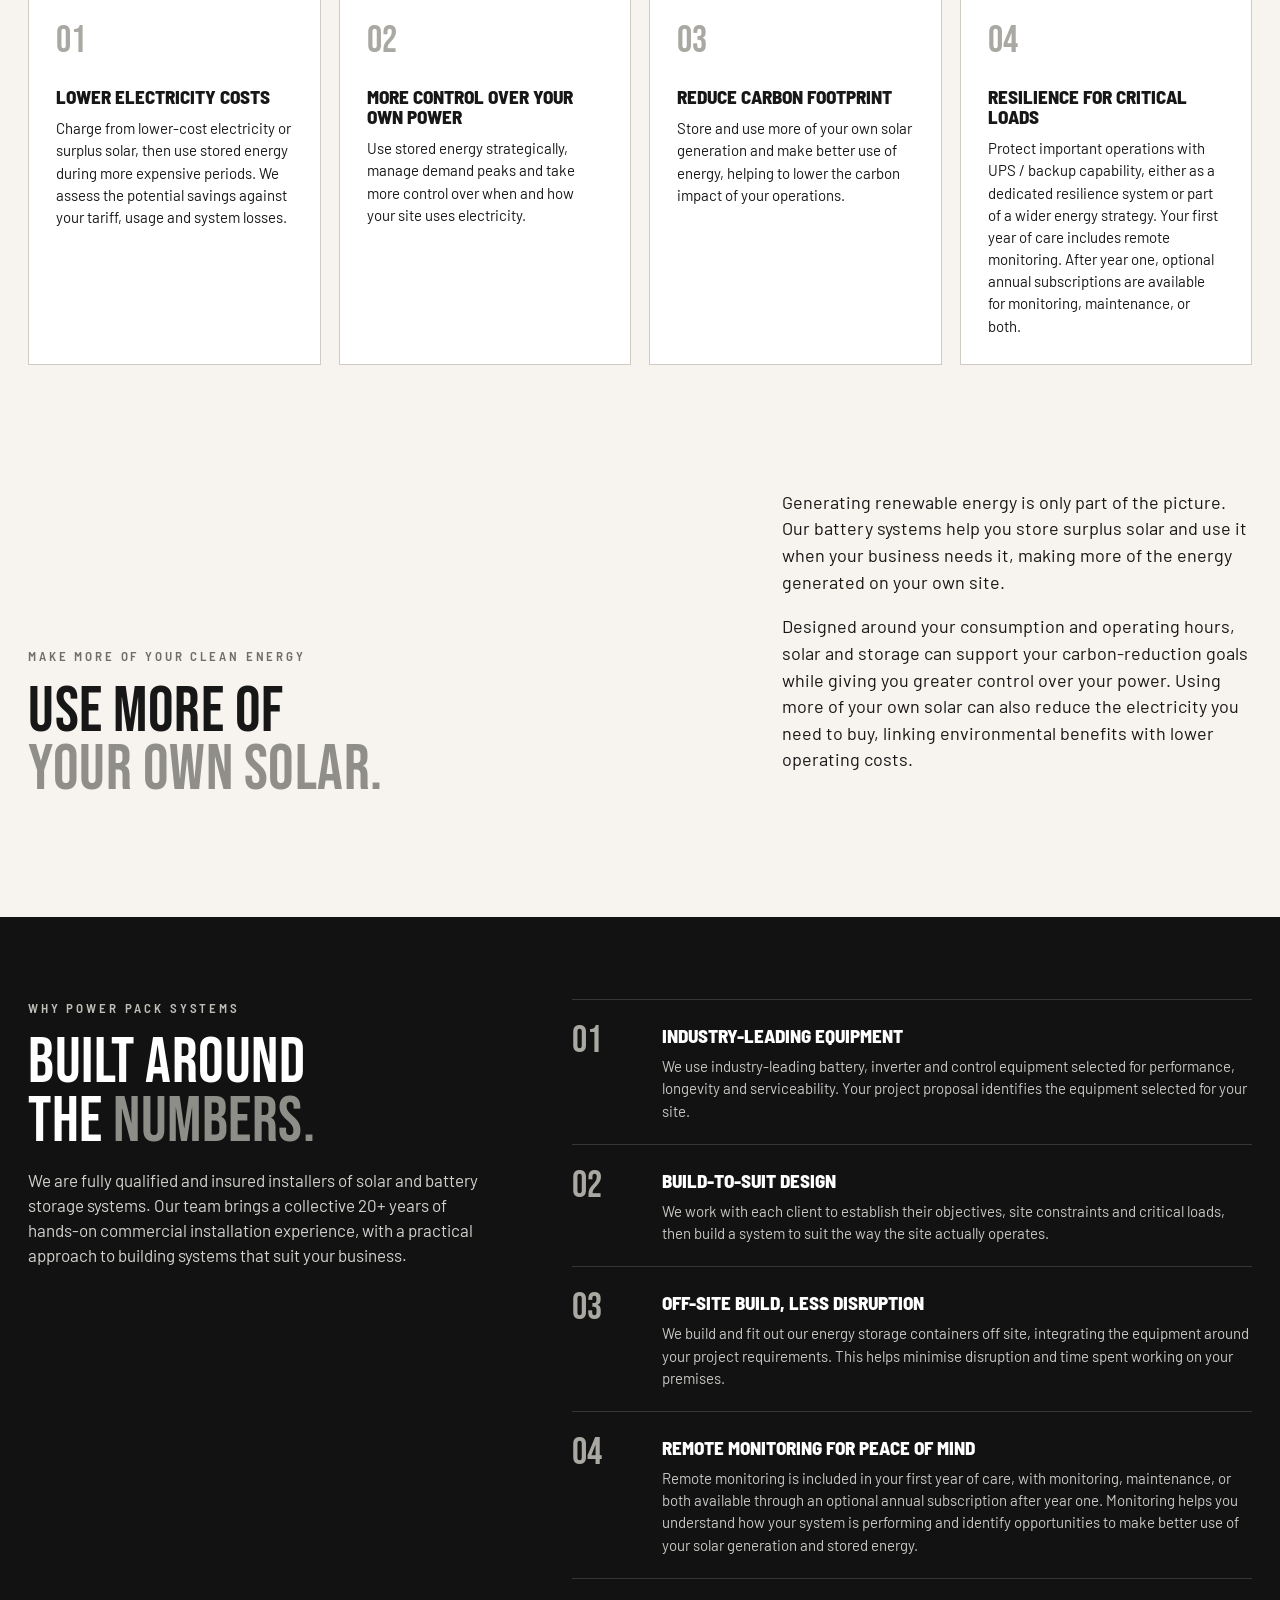
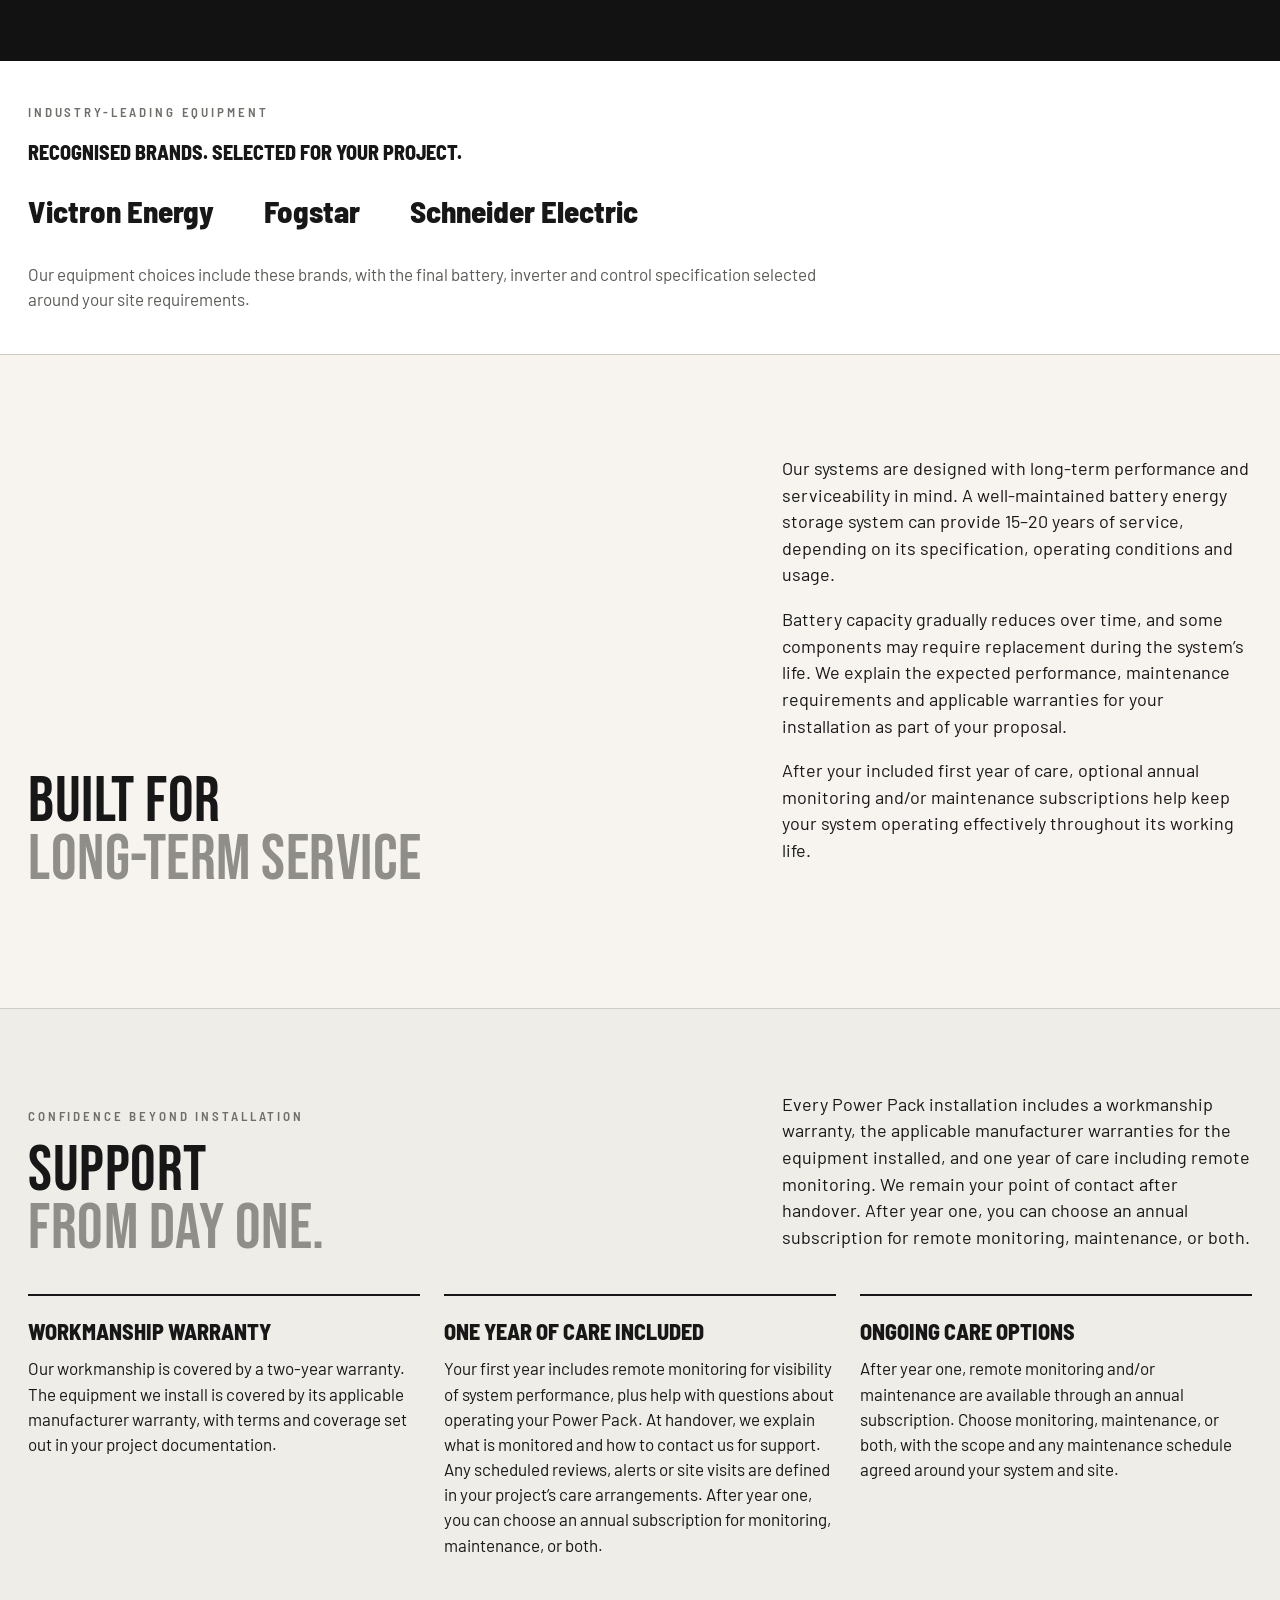
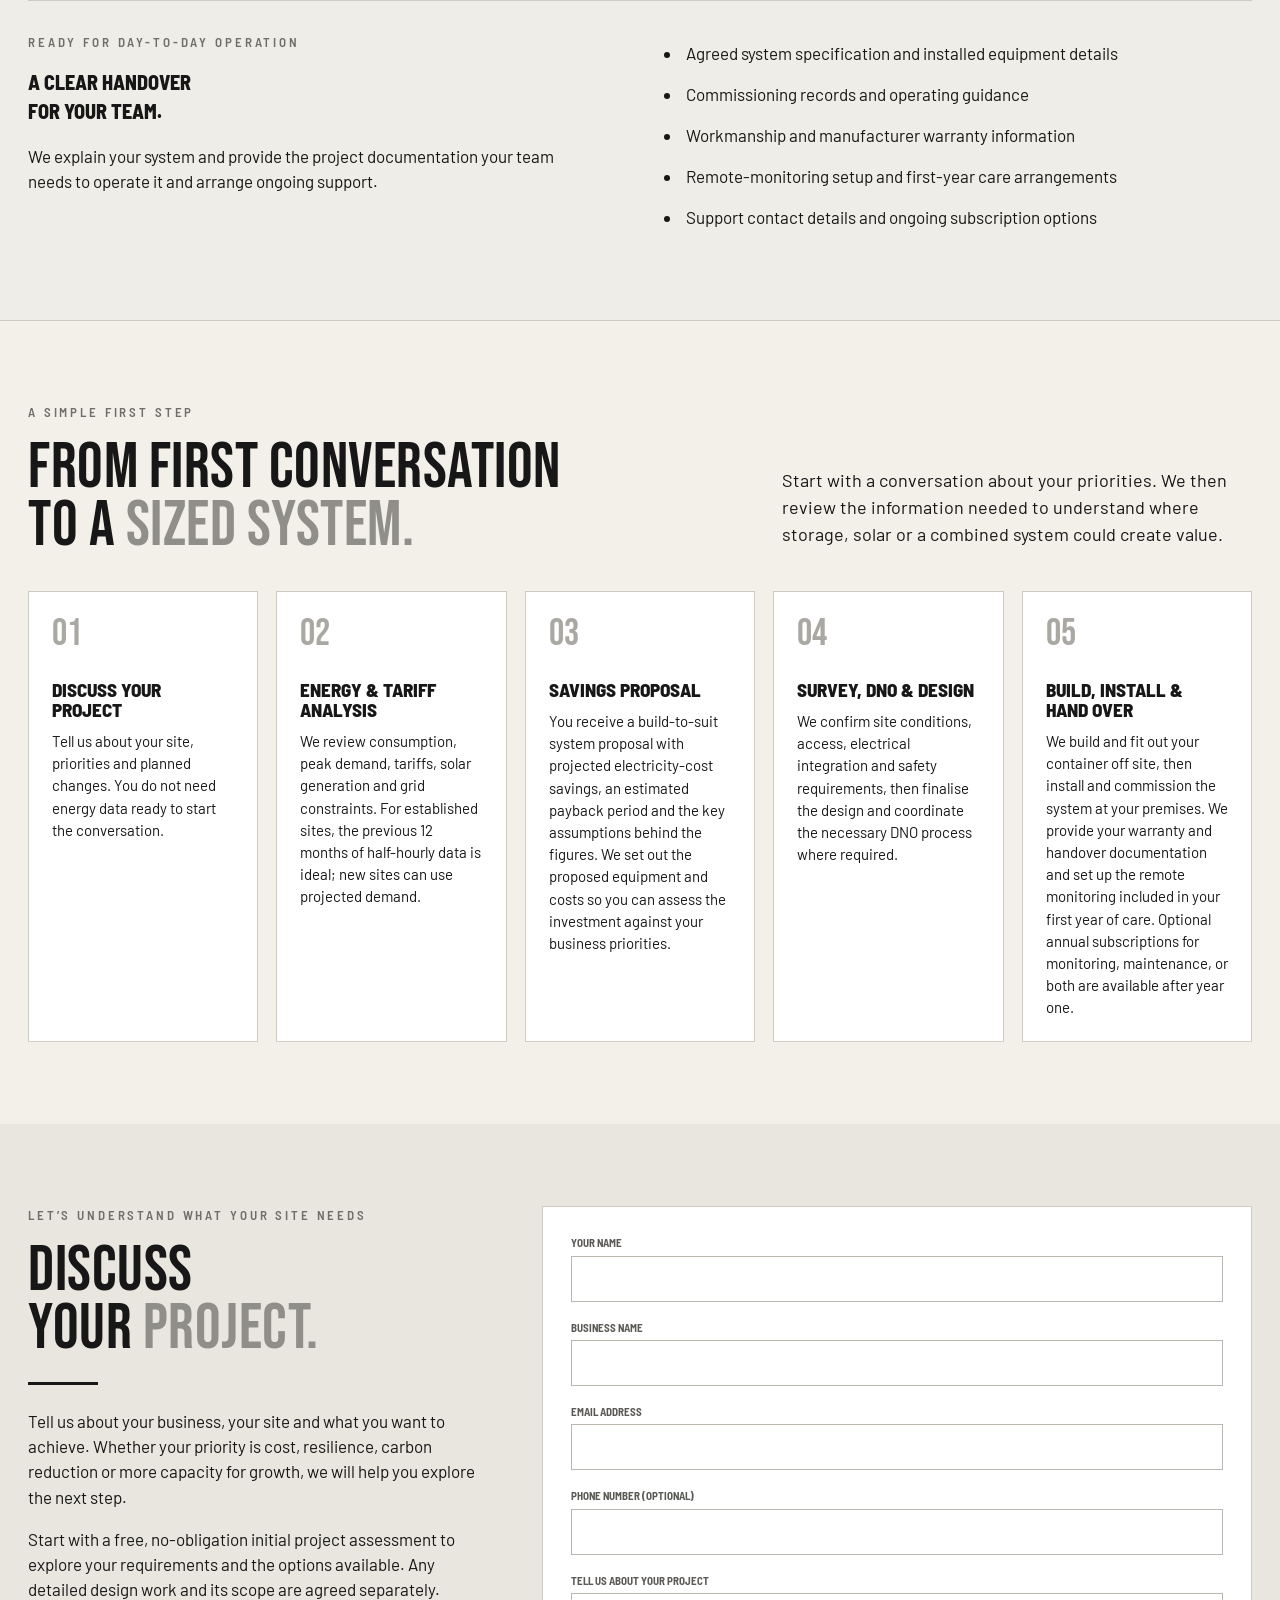
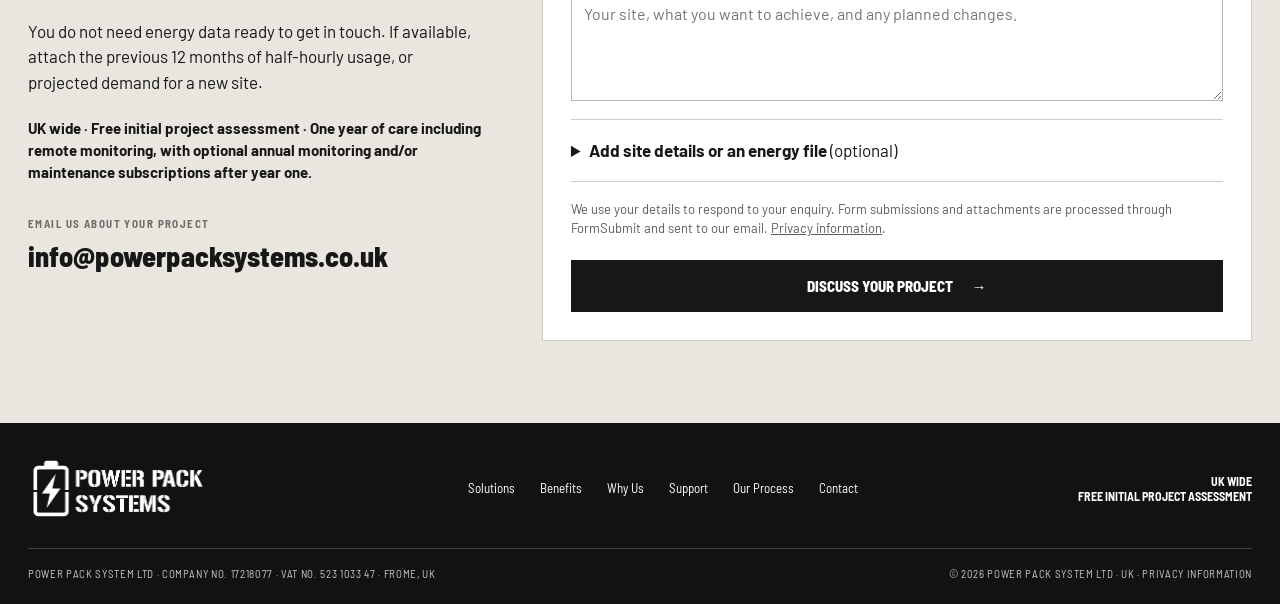
==== commit 149614f0: "Expand abbreviations only on first body-text mention" ====
--- a/index.html
+++ b/index.html
@@ -3,7 +3,7 @@
 <head>
   <meta charset="utf-8">
   <meta name="viewport" content="width=device-width, initial-scale=1">
-  <meta name="description" content="We design, build and fit out commercial energy storage containers using industry-leading equipment, with solar integration, UPS (Uninterruptible Power Supply) and backup solutions, and one year of care including remote monitoring, with optional annual monitoring and/or maintenance subscriptions after year one.">
+  <meta name="description" content="We design, build and fit out commercial energy storage containers using industry-leading equipment, with solar integration, UPS and backup solutions, and one year of care including remote monitoring, with optional annual monitoring and/or maintenance subscriptions after year one.">
   <title>Power Pack Systems — Commercial Battery Energy Storage</title>
 
   <!-- Favicons: cropped from the official Power Pack Systems battery symbol -->
@@ -131,7 +131,7 @@
               setup, <span class="heading-muted">we fit.</span>
             </h2>
           </div>
-          <p class="intro-copy">Whether you already have solar, are starting from scratch, need dedicated UPS (Uninterruptible Power Supply) protection or are trying to avoid an unnecessary grid upgrade, we work with you to establish your needs and create a build-to-suit solution.</p>
+          <p class="intro-copy">Whether you already have solar, are starting from scratch, need dedicated UPS protection or are trying to avoid an unnecessary grid upgrade, we work with you to establish your needs and create a build-to-suit solution.</p>
         </div>
 
         <div class="solution-grid">
@@ -152,14 +152,14 @@
 
           <article class="solution-card">
             <figure class="solution-visual">
-              <img class="solution-image" src="assets/images/warehouse-solar-aerial.webp" alt="Large commercial warehouse with rooftop solar PV (Photovoltaic)" width="1672" height="941" decoding="async" loading="lazy">
+              <img class="solution-image" src="assets/images/warehouse-solar-aerial.webp" alt="Large commercial warehouse with rooftop solar PV" width="1672" height="941" decoding="async" loading="lazy">
               <figcaption>Illustrative system concept</figcaption>
             </figure>
             <div class="solution-card-body">
               <p class="card-kicker">Starting from scratch</p>
               <h3 class="card-heading">Full system</h3>
               <p>
-                Solar PV (Photovoltaic) and battery storage installed together as one project,
+                Solar PV and battery storage installed together as one project,
                 sized specifically to your site and your usage — maximising useful self-generated power and helping lower ongoing electricity costs.
               </p>
             </div>
@@ -167,14 +167,14 @@
 
           <article class="solution-card">
             <figure class="solution-visual">
-              <img class="solution-image" src="assets/images/ups-backup-daylight.webp" alt="Power Pack Systems battery container outside a data centre, configured for critical-load backup and UPS (Uninterruptible Power Supply) duty" width="1448" height="1086" decoding="async" loading="lazy">
+              <img class="solution-image" src="assets/images/ups-backup-daylight.webp" alt="Power Pack Systems battery container outside a data centre, configured for critical-load backup and UPS duty" width="1448" height="1086" decoding="async" loading="lazy">
               <figcaption>Illustrative system concept</figcaption>
             </figure>
             <div class="solution-card-body">
               <p class="card-kicker">Resilience first</p>
               <h3 class="card-heading">UPS / backup</h3>
               <p>
-                A Power Pack can be designed specifically as a UPS (Uninterruptible Power Supply) and backup system for
+                A Power Pack can be designed specifically as a UPS and backup system for
                 defined critical loads, even where energy-cost optimisation or solar storage
                 is not the main objective.
               </p>
@@ -184,7 +184,7 @@
           <!-- EDIT: Grid / DNO solution card -->
           <article class="solution-card">
             <figure class="solution-visual">
-              <img class="solution-image" src="assets/images/grid-dno-ev-charging.webp" alt="Power Pack Systems battery container supporting EV (Electric Vehicle) charging at a commercial site" width="1536" height="1024" decoding="async" loading="lazy">
+              <img class="solution-image" src="assets/images/grid-dno-ev-charging.webp" alt="Power Pack Systems battery container supporting EV charging at a commercial site" width="1536" height="1024" decoding="async" loading="lazy">
               <figcaption>Illustrative system concept</figcaption>
             </figure>
             <div class="solution-card-body">
@@ -229,7 +229,7 @@
                 and planned loads, then design a build-to-suit solution. Where required,
                 we handle the DNO (Distribution Network Operator) process and documentation.
                 Whether an upgrade can be avoided depends on your site's demand, battery
-                capacity and the requirements of the DNO (Distribution Network Operator).
+                capacity and the requirements of the DNO.
               </p>
               <a class="button button-dark" href="#contact">
                 Discuss Your Grid Connection <span aria-hidden="true">→</span>
@@ -274,7 +274,7 @@
           <article class="number-card">
             <span class="number">04</span>
             <h3>Resilience for critical loads</h3>
-            <p>Protect important operations with UPS (Uninterruptible Power Supply) / backup capability, either as a dedicated resilience system or part of a wider energy strategy. Your first year of care includes remote monitoring. After year one, optional annual subscriptions are available for monitoring, maintenance, or both.</p>
+            <p>Protect important operations with UPS / backup capability, either as a dedicated resilience system or part of a wider energy strategy. Your first year of care includes remote monitoring. After year one, optional annual subscriptions are available for monitoring, maintenance, or both.</p>
           </article>
         </div>
       </div>
@@ -438,7 +438,7 @@
           <li class="process-step">
             <span class="number">04</span>
             <h3>Survey, DNO &amp; design</h3>
-            <p>We confirm site conditions, access, electrical integration and safety requirements, then finalise the design and coordinate the necessary DNO (Distribution Network Operator) process where required.</p>
+            <p>We confirm site conditions, access, electrical integration and safety requirements, then finalise the design and coordinate the necessary DNO process where required.</p>
           </li>
           <li class="process-step">
             <span class="number">05</span>
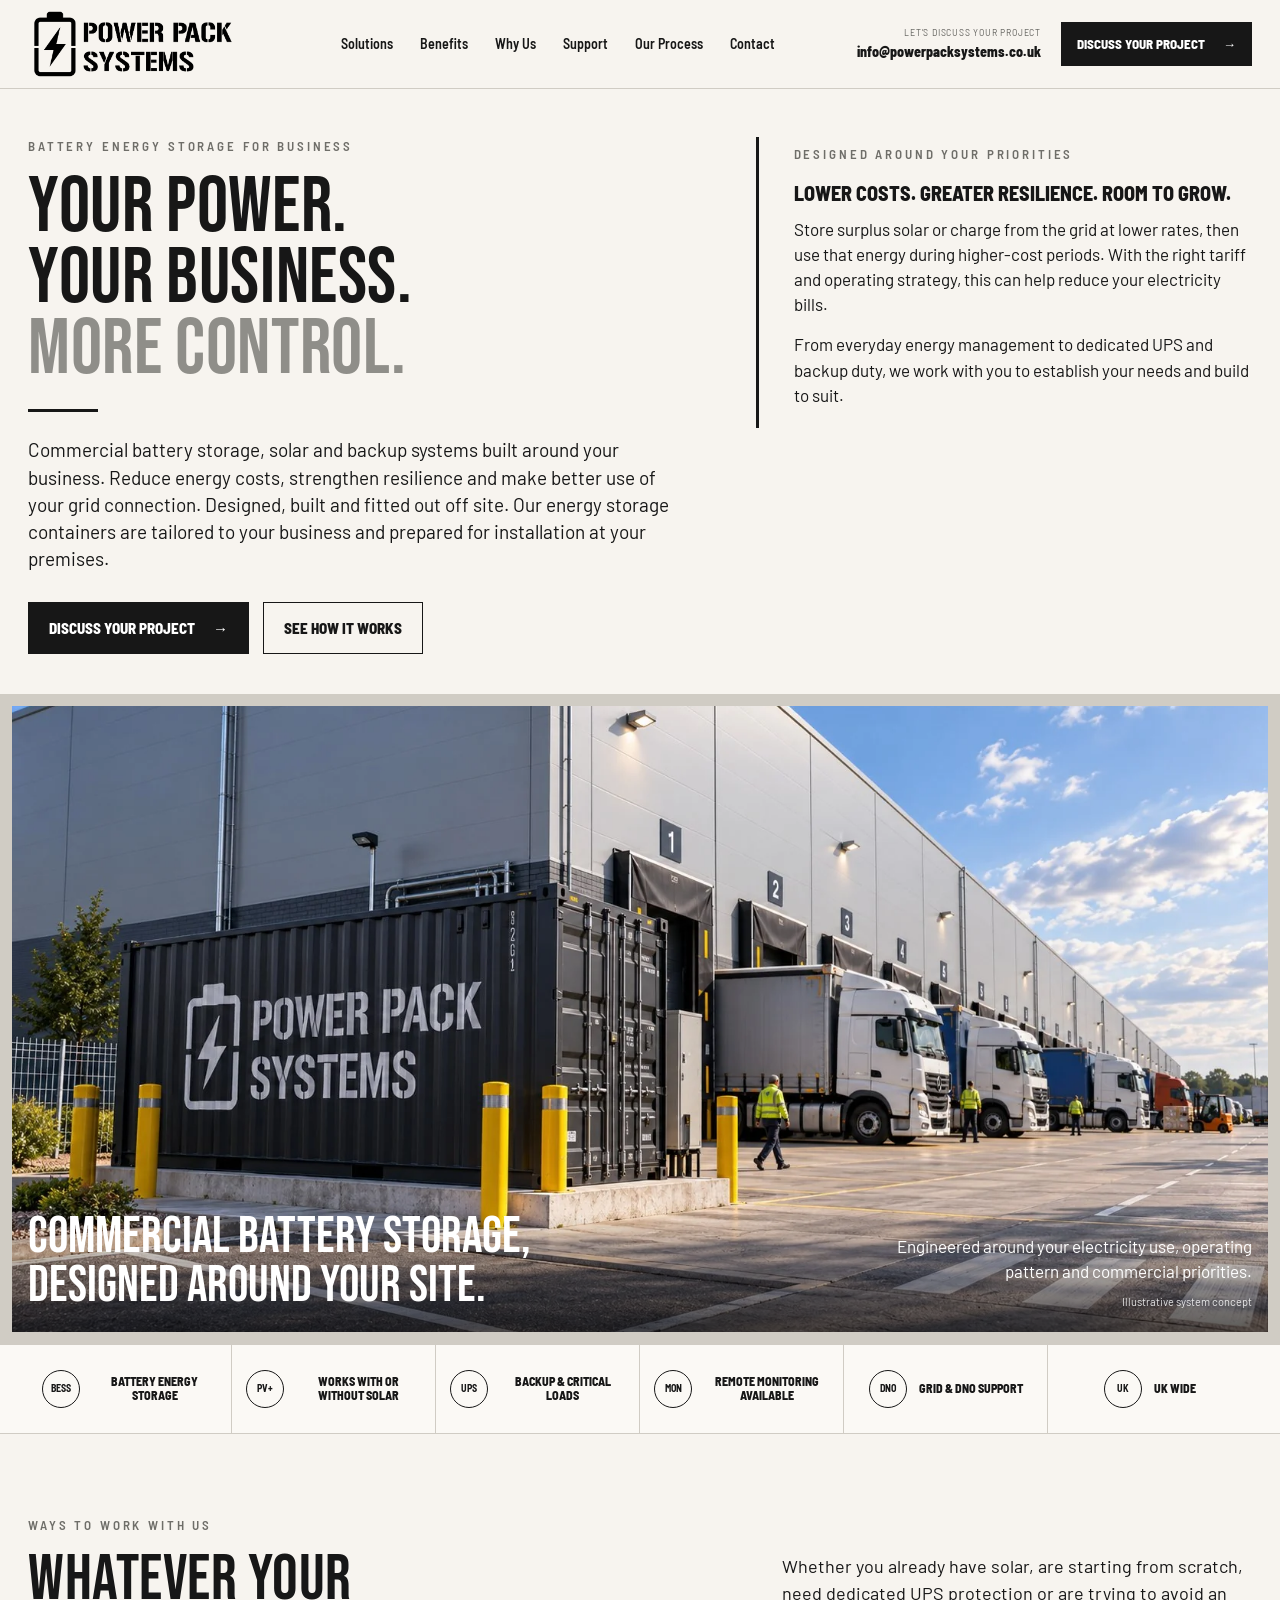
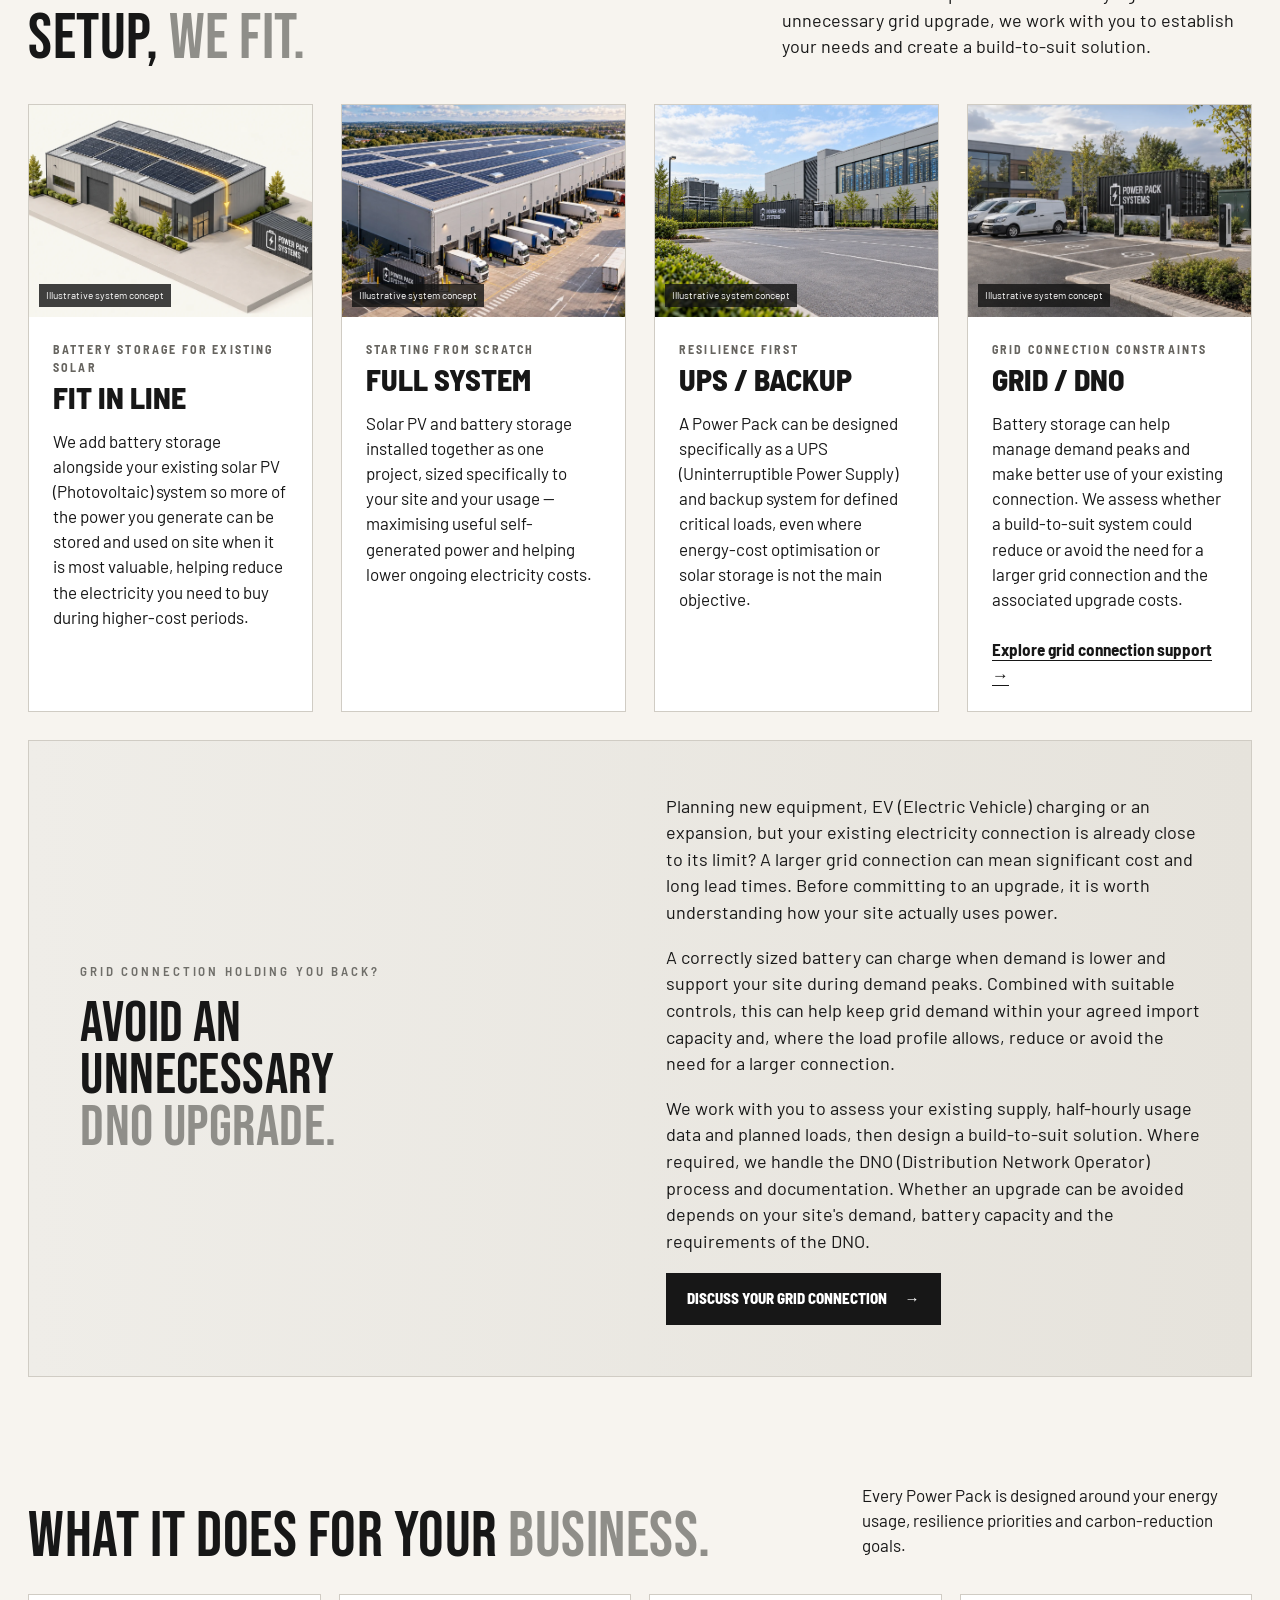
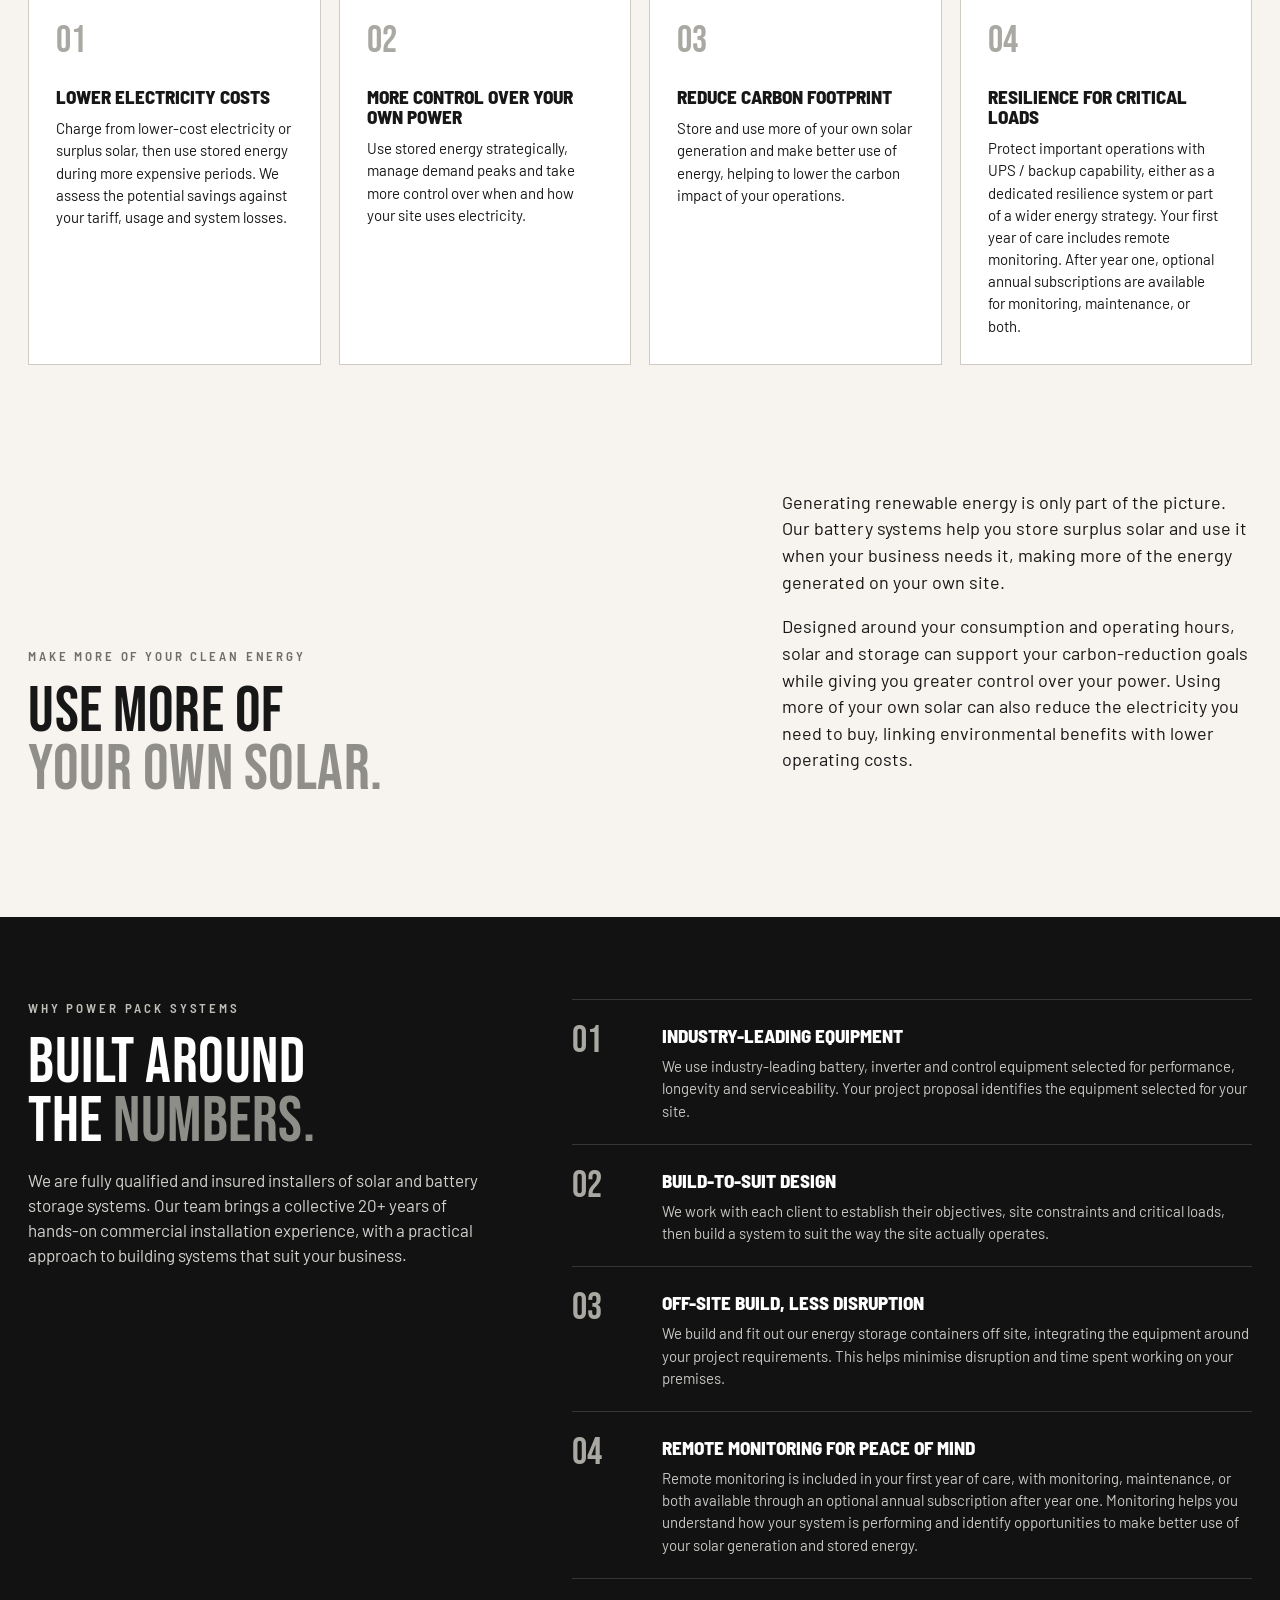
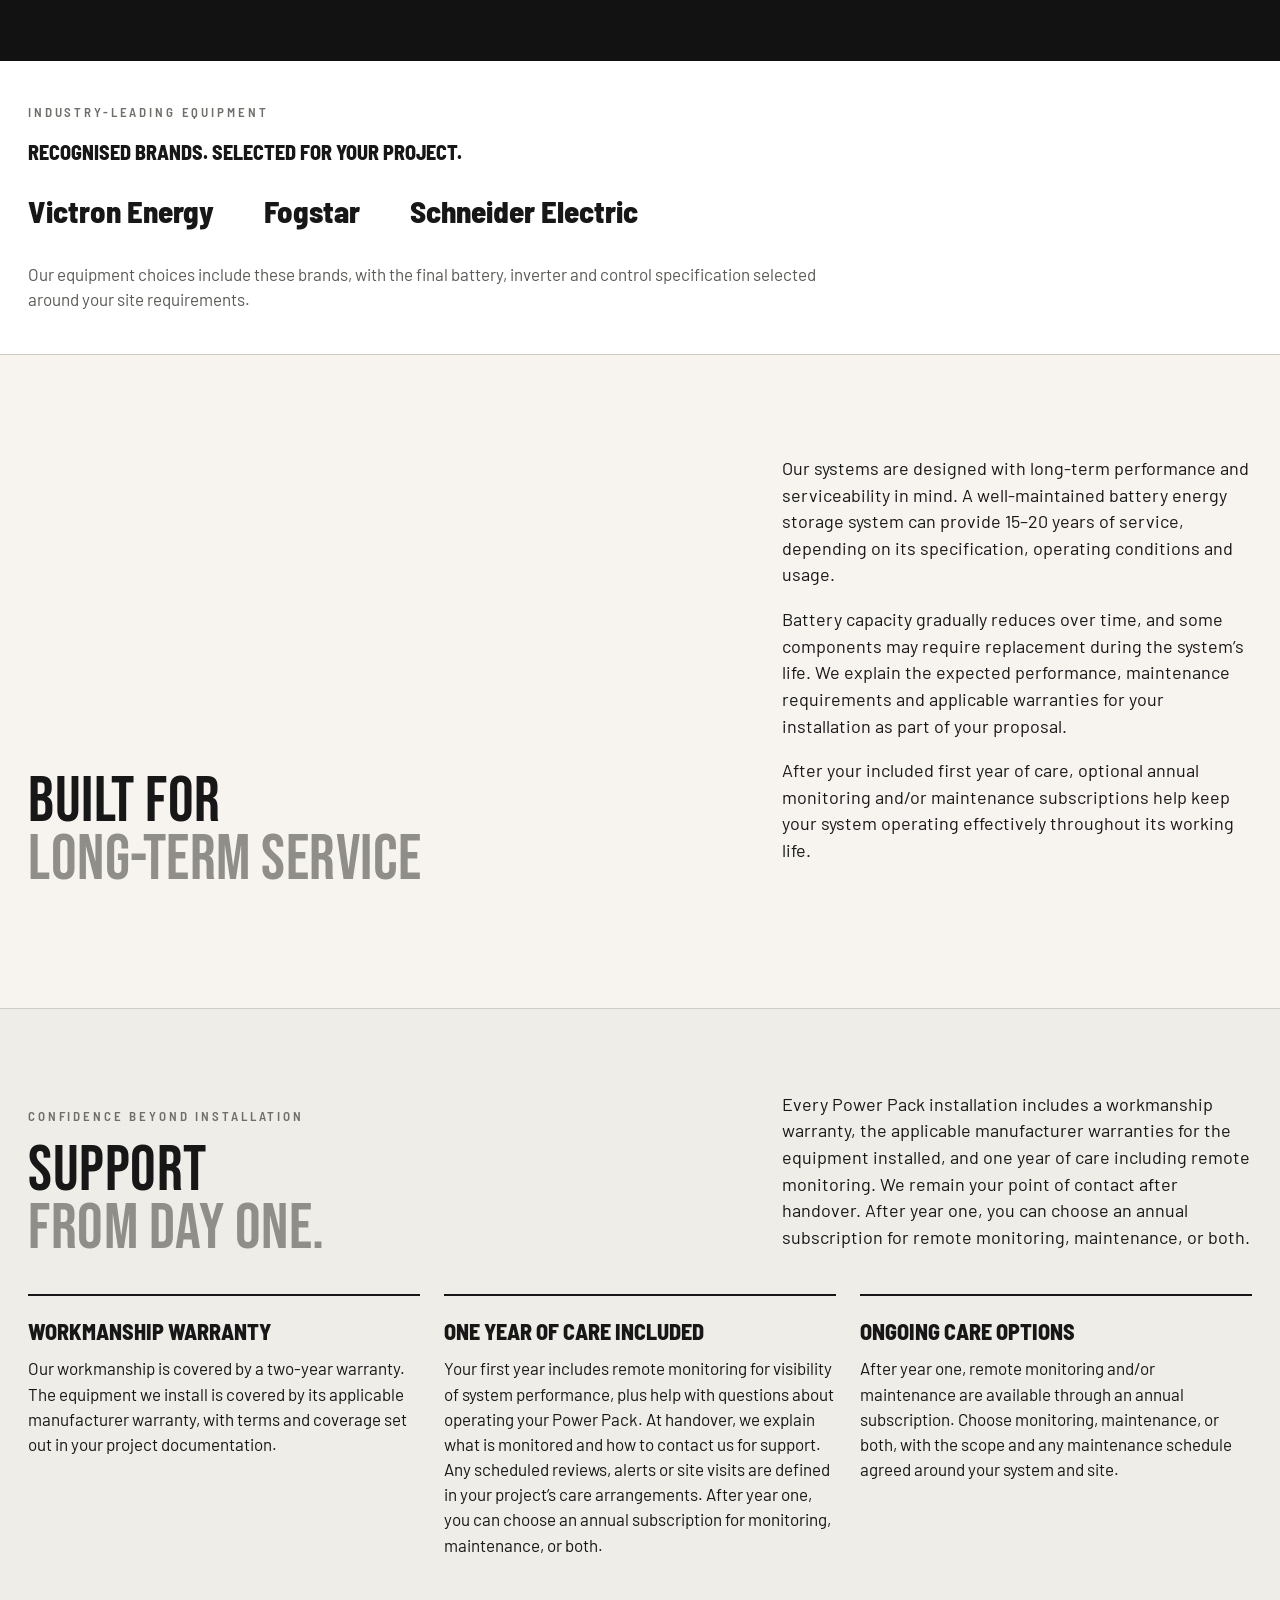
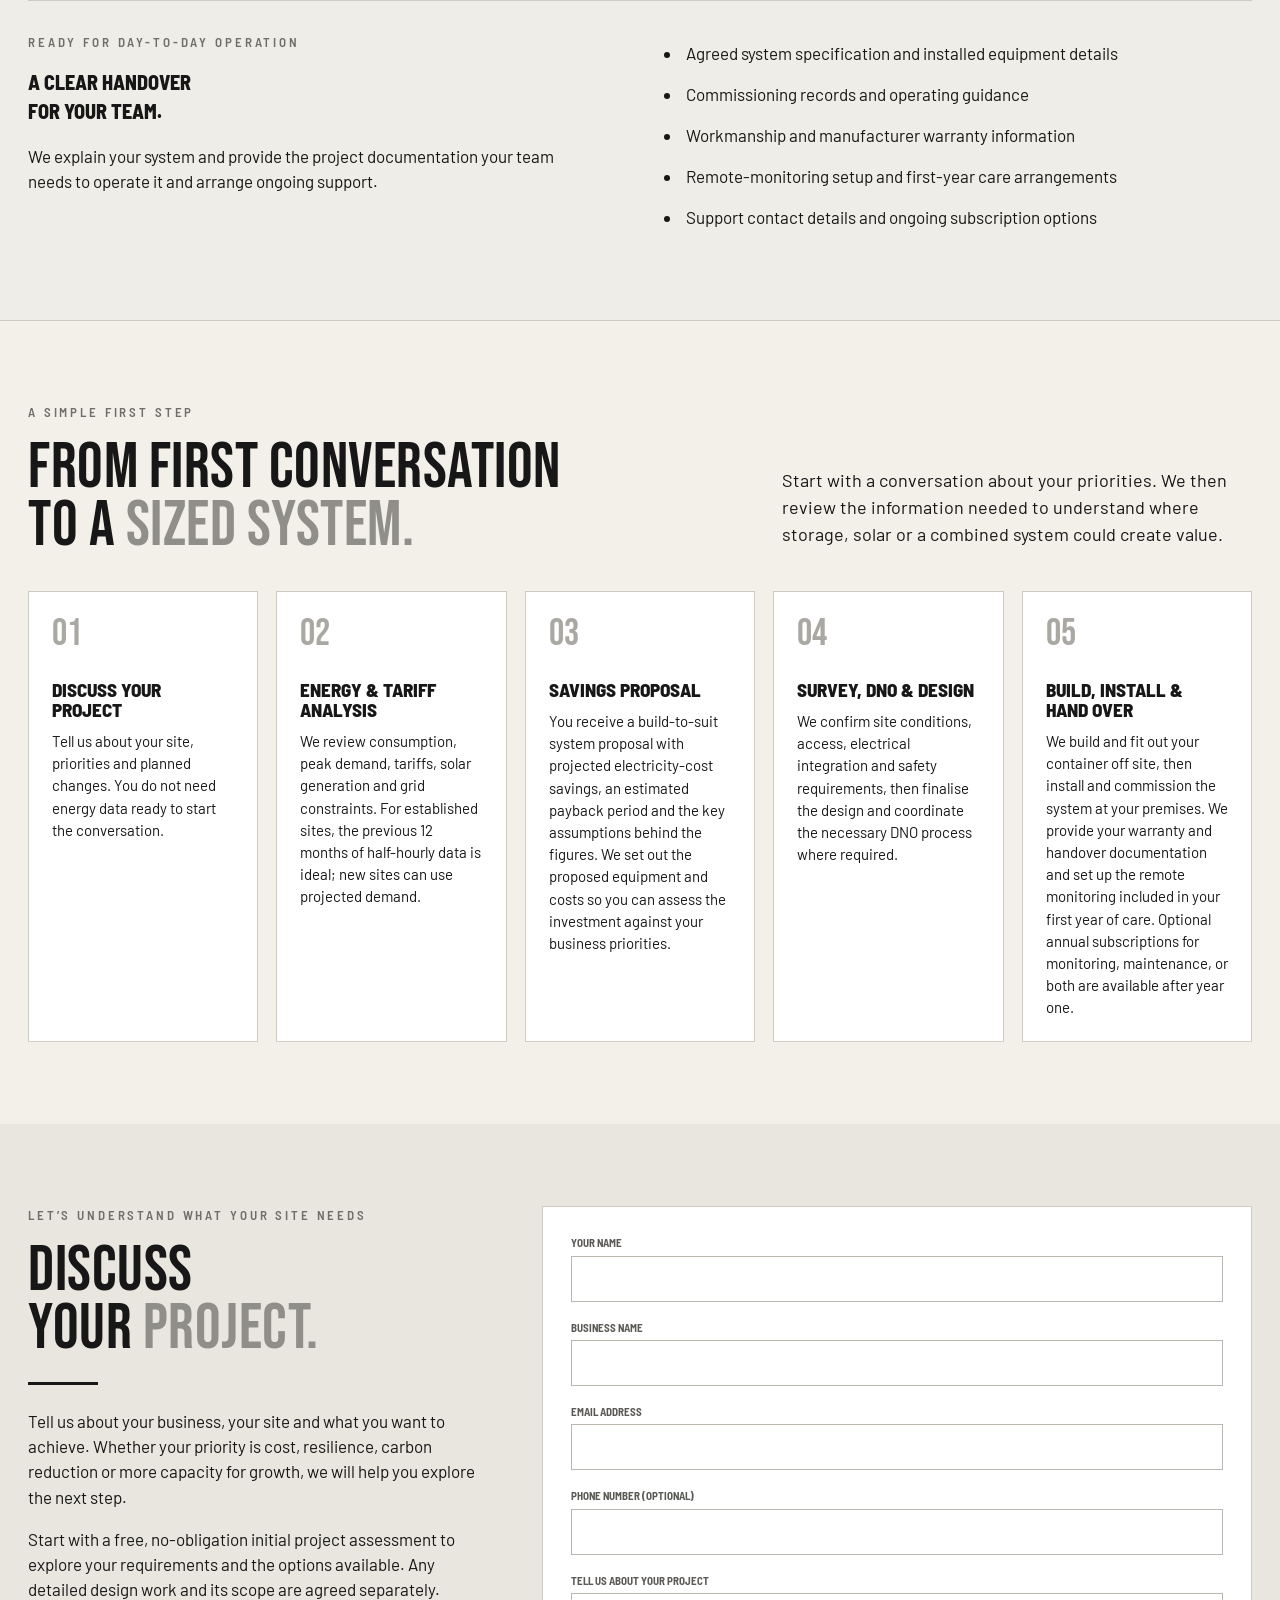
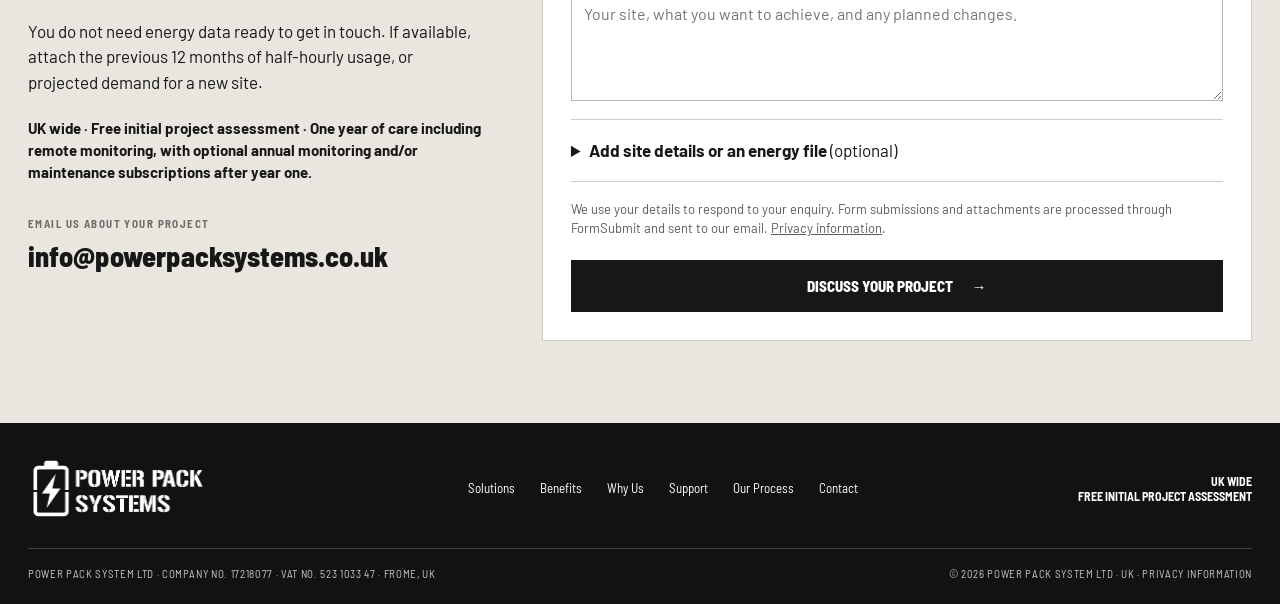
==== commit 955911e2: "Move UPS expansion to the UPS backup solution card" ====
--- a/index.html
+++ b/index.html
@@ -91,7 +91,7 @@
           <p class="eyebrow">Designed around your priorities</p>
           <h2 class="compact-heading">Lower costs. Greater resilience. Room to grow.</h2>
           <p>Store surplus solar or charge from the grid at lower rates, then use that energy during higher-cost periods. With the right tariff and operating strategy, this can help reduce your electricity bills.</p>
-          <p>From everyday energy management to dedicated UPS (Uninterruptible Power Supply) and backup duty, we work with you to establish your needs and build to suit.</p>
+          <p>From everyday energy management to dedicated UPS and backup duty, we work with you to establish your needs and build to suit.</p>
         </aside>
       </div>
     </section>
@@ -174,7 +174,7 @@
               <p class="card-kicker">Resilience first</p>
               <h3 class="card-heading">UPS / backup</h3>
               <p>
-                A Power Pack can be designed specifically as a UPS and backup system for
+                A Power Pack can be designed specifically as a UPS (Uninterruptible Power Supply) and backup system for
                 defined critical loads, even where energy-cost optimisation or solar storage
                 is not the main objective.
               </p>
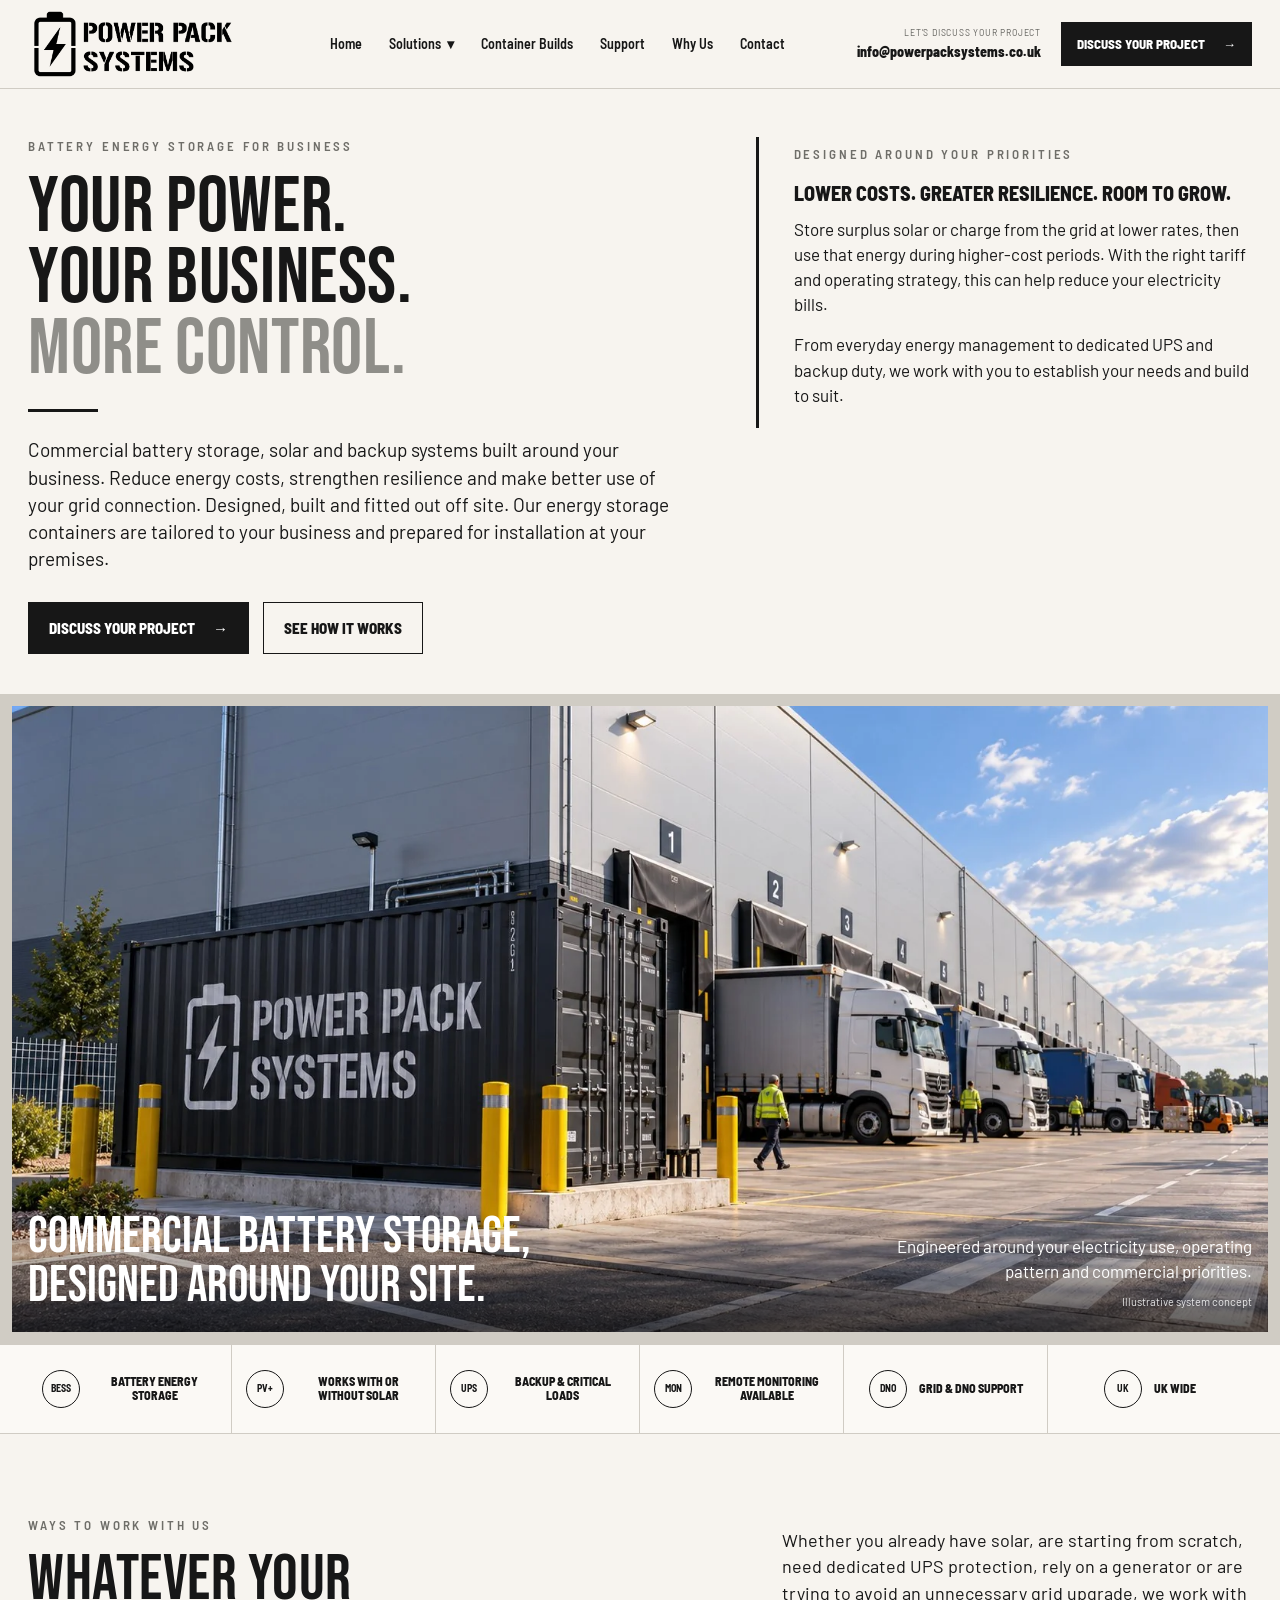
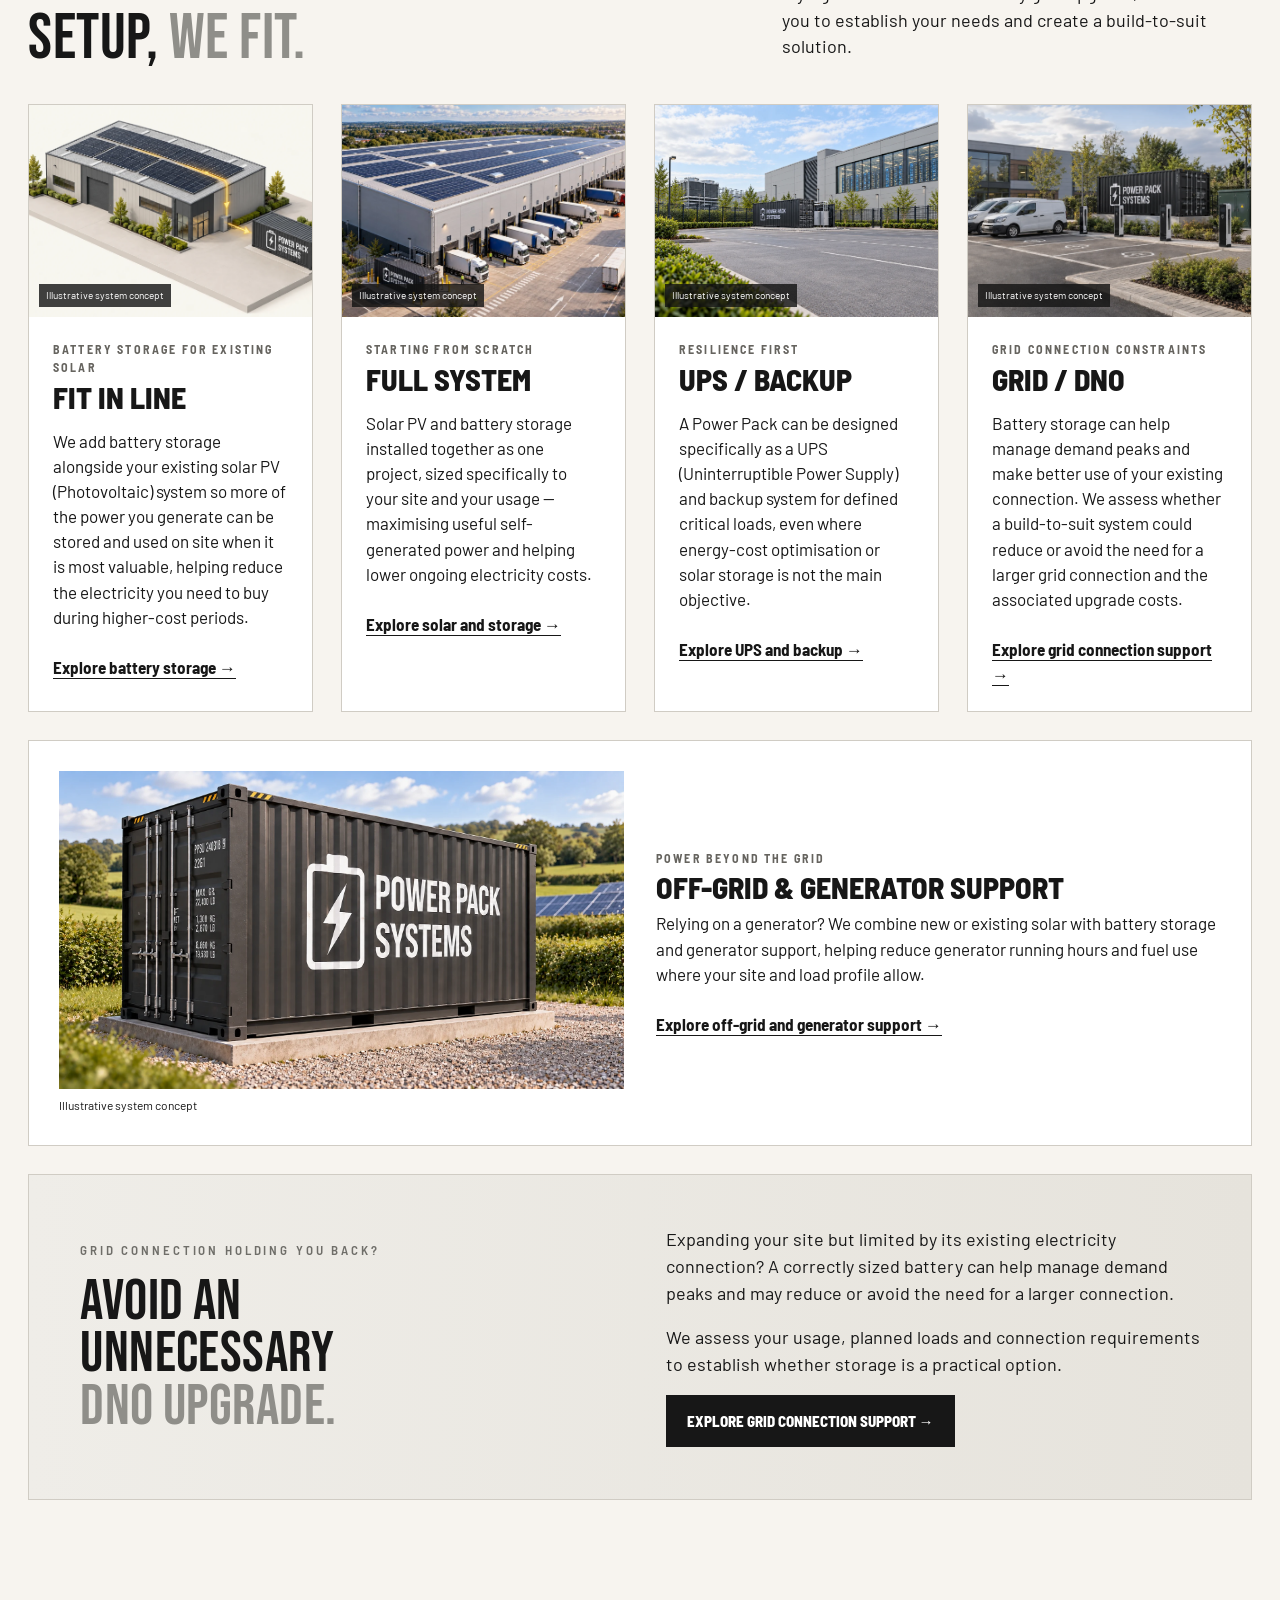
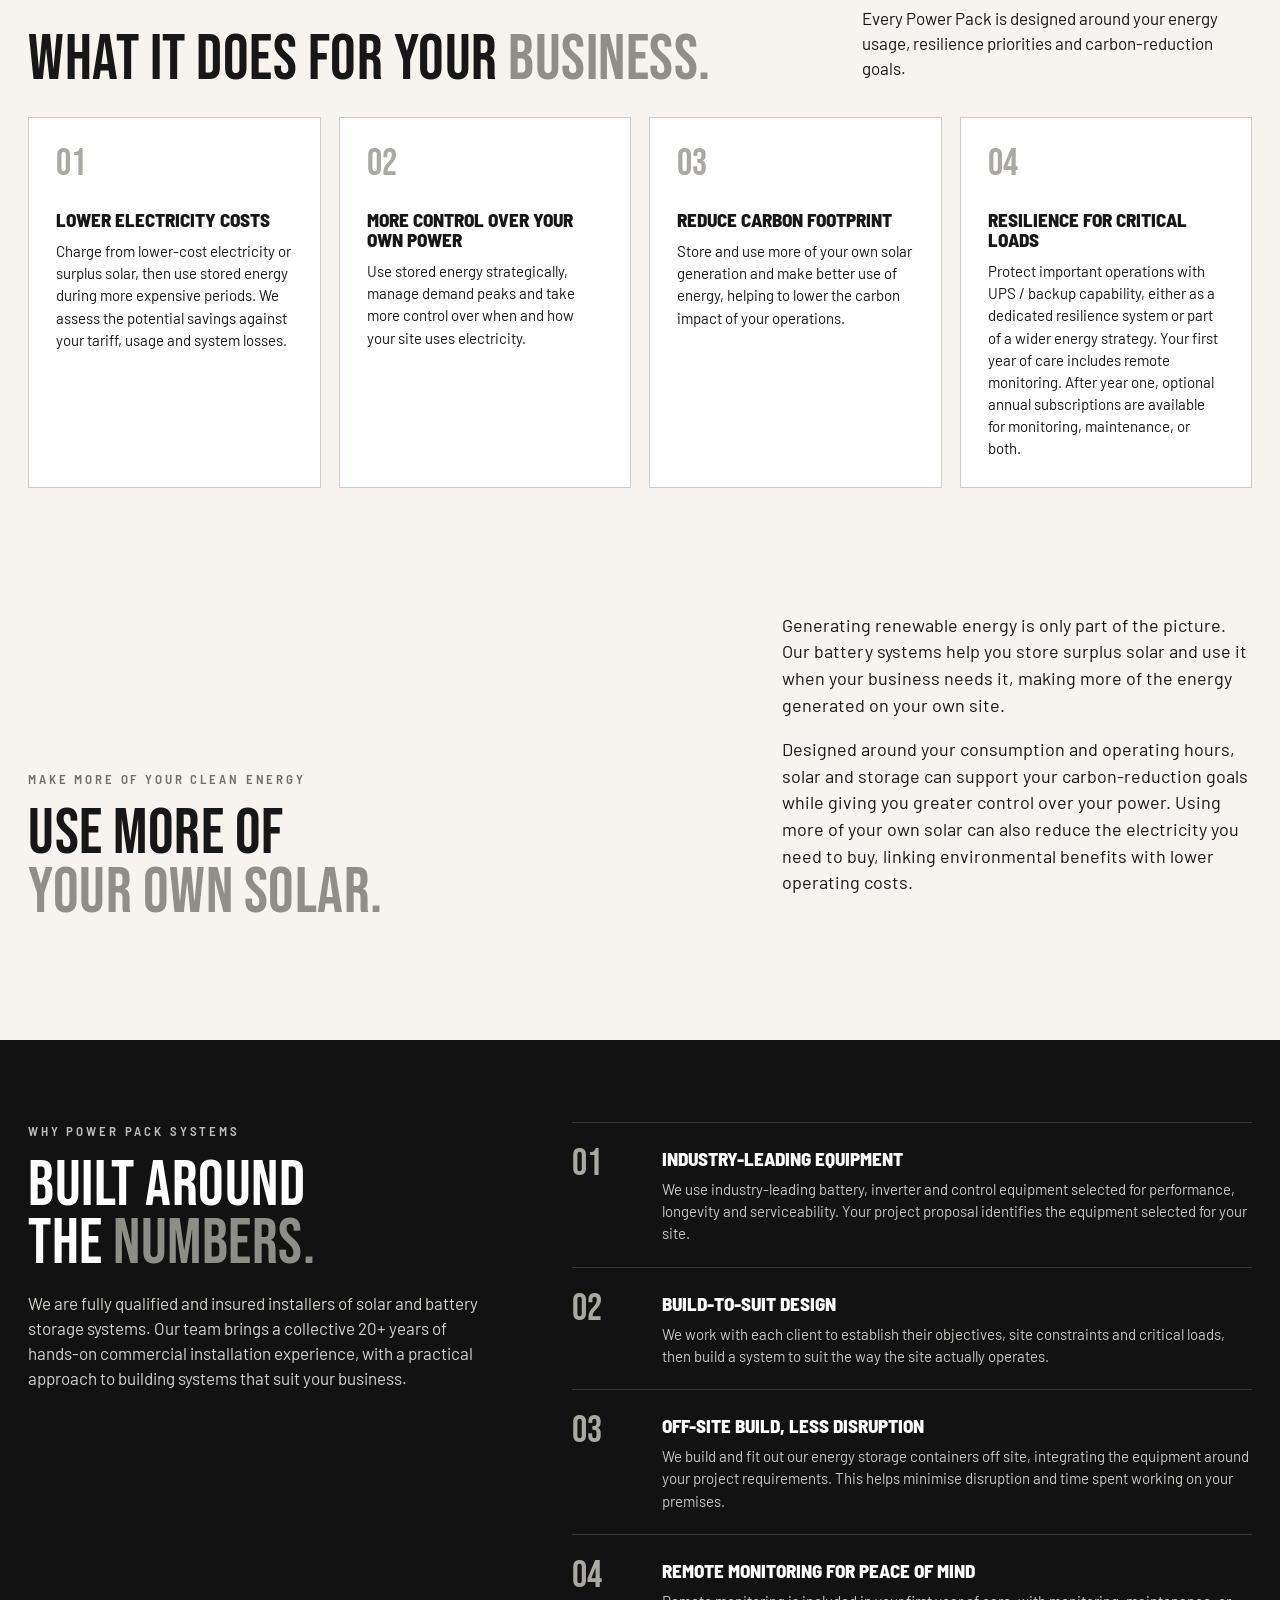
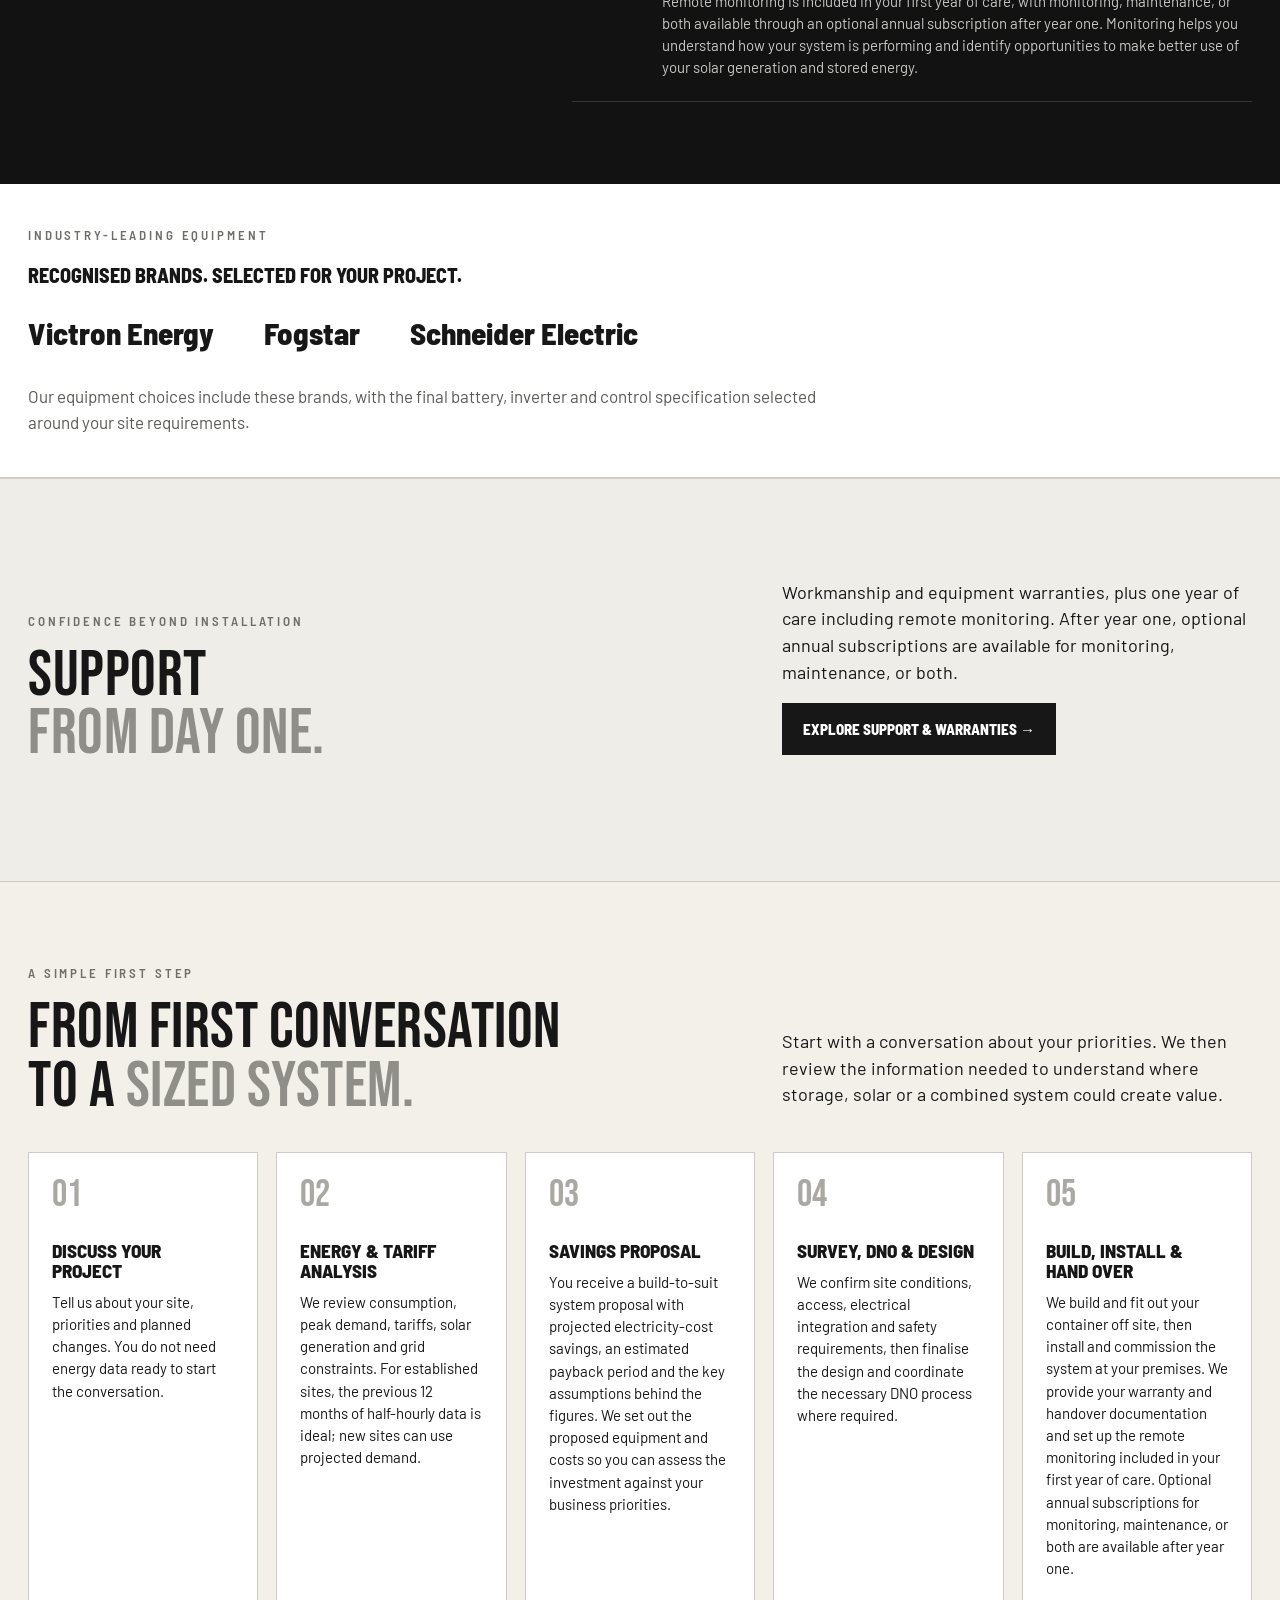
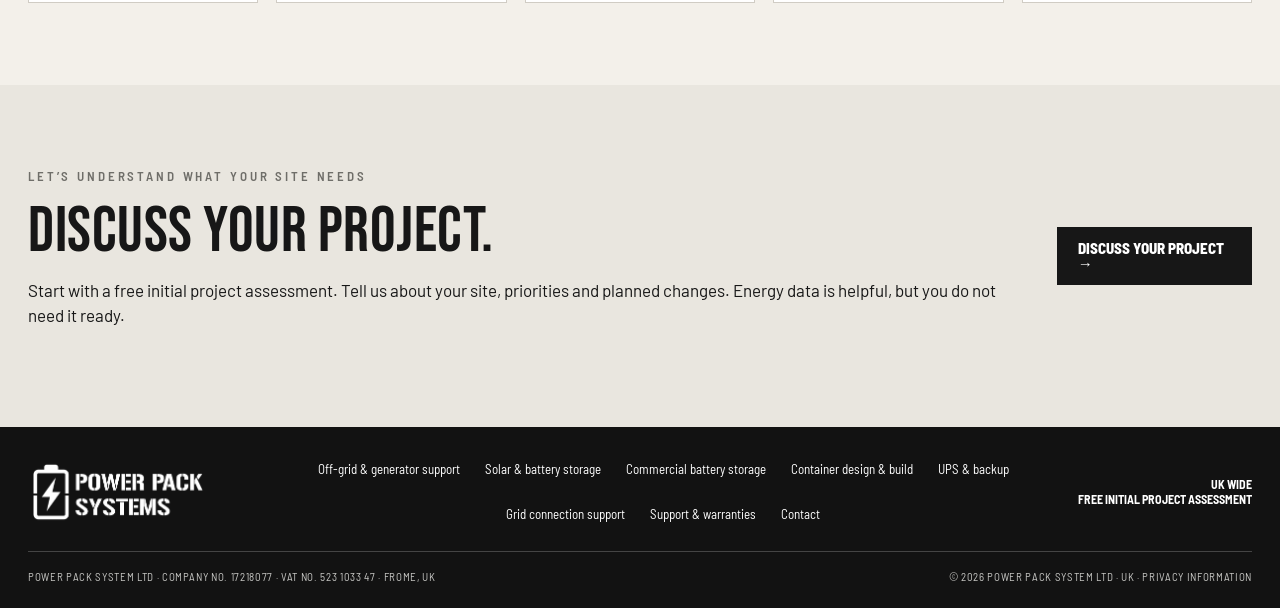
==== commit a239a9e3: "Publish v36 multi-page website with solution pages, off-grid support and SEO metadata" ====
--- a/index.html
+++ b/index.html
@@ -3,8 +3,8 @@
 <head>
   <meta charset="utf-8">
   <meta name="viewport" content="width=device-width, initial-scale=1">
-  <meta name="description" content="We design, build and fit out commercial energy storage containers using industry-leading equipment, with solar integration, UPS and backup solutions, and one year of care including remote monitoring, with optional annual monitoring and/or maintenance subscriptions after year one.">
-  <title>Power Pack Systems — Commercial Battery Energy Storage</title>
+  <meta name="description" content="Commercial battery storage and bespoke energy storage containers. Designed around your business, built off site and installed across the UK.">
+  <title>Commercial Battery Storage & BESS Containers | Power Pack Systems</title>
 
   <!-- Favicons: cropped from the official Power Pack Systems battery symbol -->
   <link rel="icon" href="favicon.ico" sizes="any">
@@ -14,7 +14,33 @@
   <link rel="manifest" href="site.webmanifest">
   <meta name="theme-color" content="#f5f2ec">
 
-  <link rel="stylesheet" href="css/styles.css?v=27">
+  <link rel="stylesheet" href="css/styles.css?v=36">
+  <link rel="canonical" href="https://www.powerpacksystems.co.uk/">
+
+  <!-- Search engine structured data: confirmed business details and page hierarchy. -->
+  <script type="application/ld+json">
+{
+  "@context": "https://schema.org",
+  "@type": "Organization",
+  "@id": "https://www.powerpacksystems.co.uk/#organization",
+  "name": "Power Pack Systems",
+  "legalName": "Power Pack System Ltd",
+  "url": "https://www.powerpacksystems.co.uk/",
+  "logo": "https://www.powerpacksystems.co.uk/assets/images/power-pack-systems-logo.png",
+  "email": "info@powerpacksystems.co.uk",
+  "address": {
+    "@type": "PostalAddress",
+    "addressLocality": "Frome",
+    "addressCountry": "GB"
+  },
+  "identifier": {
+    "@type": "PropertyValue",
+    "propertyID": "UK company number",
+    "value": "17218077"
+  },
+  "vatID": "GB523103347"
+}
+  </script>
 </head>
 
 <body>
@@ -23,13 +49,12 @@
        ============================================================
        This file is deliberately written as normal, readable HTML.
        Major content blocks are marked with EDIT comments.
-       Styling is in css/styles.css.
-       No page-builder markup or generated/minified HTML is used here.
+       Styling is in css/styles.css?v=36       No page-builder markup or generated/minified HTML is used here.
        ============================================================ -->
 
   <header class="site-header">
     <div class="container header-inner">
-      <a class="brand" href="#top" aria-label="Power Pack Systems home">
+      <a class="brand" href="index.html" aria-label="Power Pack Systems home">
         <img src="assets/images/power-pack-systems-logo.png" alt="Power Pack Systems" width="1451" height="551" decoding="async">
       </a>
 
@@ -39,21 +64,14 @@
         </svg>
       </button>
 
-      <nav id="primary-navigation" class="primary-nav" aria-label="Primary navigation">
-        <a href="#solutions">Solutions</a>
-        <a href="#benefits">Benefits</a>
-        <a href="#about">Why Us</a>
-        <a href="#support">Support</a>
-        <a href="#process">Our Process</a>
-        <a href="#contact">Contact</a>
-      </nav>
+      <nav id="primary-navigation" class="primary-nav" aria-label="Primary navigation"><a href="index.html">Home</a><details class="solutions-dropdown"><summary>Solutions <span aria-hidden="true">▾</span></summary><nav class="solutions-submenu" aria-label="Solution pages"><a href="index.html#solutions">All solutions</a><a href="commercial-battery-storage.html">Fit in Line / Battery Storage</a><a href="commercial-solar-battery-storage.html">Full System / Solar &amp; Storage</a><a href="ups-backup-systems.html">UPS &amp; Backup</a><a href="grid-connection-support.html">Grid Connection Support</a><a href="off-grid-generator-support.html">Off-grid &amp; Generator Support</a></nav></details><a href="containerised-battery-storage.html">Container Builds</a><a href="support-warranties.html">Support</a><a href="index.html#about">Why Us</a><a href="contact.html">Contact</a></nav>
 
       <div class="header-contact">
         <div class="header-email">
           <span>Let’s discuss your project</span>
           <a href="mailto:info@powerpacksystems.co.uk">info@powerpacksystems.co.uk</a>
         </div>
-        <a class="button button-dark button-small" href="#contact">
+        <a class="button button-dark button-small" href="contact.html">
           Discuss Your Project <span aria-hidden="true">→</span>
         </a>
       </div>
@@ -80,7 +98,7 @@
           <p class="hero-lead">Commercial battery storage, solar and backup systems built around your business. Reduce energy costs, strengthen resilience and make better use of your grid connection. Designed, built and fitted out off site. Our energy storage containers are tailored to your business and prepared for installation at your premises.</p>
 
           <div class="button-row">
-            <a class="button button-dark" href="#contact">
+            <a class="button button-dark" href="contact.html">
               Discuss Your Project <span aria-hidden="true">→</span>
             </a>
             <a class="button button-outline" href="#solutions">See How It Works</a>
@@ -131,7 +149,7 @@
               setup, <span class="heading-muted">we fit.</span>
             </h2>
           </div>
-          <p class="intro-copy">Whether you already have solar, are starting from scratch, need dedicated UPS protection or are trying to avoid an unnecessary grid upgrade, we work with you to establish your needs and create a build-to-suit solution.</p>
+          <p class="intro-copy">Whether you already have solar, are starting from scratch, need dedicated UPS protection, rely on a generator or are trying to avoid an unnecessary grid upgrade, we work with you to establish your needs and create a build-to-suit solution.</p>
         </div>
 
         <div class="solution-grid">
@@ -147,6 +165,7 @@
                 We add battery storage alongside your existing solar PV (Photovoltaic) system so more
                 of the power you generate can be stored and used on site when it is most valuable, helping reduce the electricity you need to buy during higher-cost periods.
               </p>
+              <a class="solution-feature-link" href="commercial-battery-storage.html">Explore battery storage →</a>
             </div>
           </article>
 
@@ -162,6 +181,7 @@
                 Solar PV and battery storage installed together as one project,
                 sized specifically to your site and your usage — maximising useful self-generated power and helping lower ongoing electricity costs.
               </p>
+              <a class="solution-feature-link" href="commercial-solar-battery-storage.html">Explore solar and storage →</a>
             </div>
           </article>
 
@@ -178,6 +198,7 @@
                 defined critical loads, even where energy-cost optimisation or solar storage
                 is not the main objective.
               </p>
+              <a class="solution-feature-link" href="ups-backup-systems.html">Explore UPS and backup →</a>
             </div>
           </article>
 
@@ -195,10 +216,12 @@
                 existing connection. We assess whether a build-to-suit system could reduce
                 or avoid the need for a larger grid connection and the associated upgrade costs.
               </p>
-              <a class="solution-feature-link" href="#grid-connection">Explore grid connection support <span aria-hidden="true">→</span></a>
-            </div>
-          </article>
-        </div>
+              <a class="solution-feature-link" href="grid-connection-support.html">Explore grid connection support <span aria-hidden="true">→</span></a>
+            </div>
+          </article>
+        </div>
+
+        <article class="offgrid-feature" aria-labelledby="offgrid-heading"><figure class="offgrid-visual"><img src="assets/images/off-grid-solar-container.webp" alt="Power Pack Systems battery container beside solar panels in a rural setting" width="1672" height="941" decoding="async" loading="lazy"><figcaption>Illustrative system concept</figcaption></figure><div><p class="card-kicker">Power beyond the grid</p><h3 id="offgrid-heading" class="card-heading">Off-grid &amp; generator support</h3><p>Relying on a generator? We combine new or existing solar with battery storage and generator support, helping reduce generator running hours and fuel use where your site and load profile allow.</p><a class="solution-feature-link" href="off-grid-generator-support.html">Explore off-grid and generator support →</a></div></article>
 
         <!-- EDIT: Full-width grid-connection feature, beneath the four solution routes -->
         <article id="grid-connection" class="dno-section dno-feature" aria-labelledby="grid-connection-heading">
@@ -211,30 +234,7 @@
                 <span class="heading-muted">DNO upgrade.</span>
               </h3>
             </div>
-            <div class="dno-copy">
-              <p>
-                Planning new equipment, EV (Electric Vehicle) charging or an expansion, but your existing
-                electricity connection is already close to its limit? A larger grid
-                connection can mean significant cost and long lead times. Before committing
-                to an upgrade, it is worth understanding how your site actually uses power.
-              </p>
-              <p>
-                A correctly sized battery can charge when demand is lower and support
-                your site during demand peaks. Combined with suitable controls, this can
-                help keep grid demand within your agreed import capacity and, where the
-                load profile allows, reduce or avoid the need for a larger connection.
-              </p>
-              <p>
-                We work with you to assess your existing supply, half-hourly usage data
-                and planned loads, then design a build-to-suit solution. Where required,
-                we handle the DNO (Distribution Network Operator) process and documentation.
-                Whether an upgrade can be avoided depends on your site's demand, battery
-                capacity and the requirements of the DNO.
-              </p>
-              <a class="button button-dark" href="#contact">
-                Discuss Your Grid Connection <span aria-hidden="true">→</span>
-              </a>
-            </div>
+            <div class="dno-copy"><p>Expanding your site but limited by its existing electricity connection? A correctly sized battery can help manage demand peaks and may reduce or avoid the need for a larger connection.</p><p>We assess your usage, planned loads and connection requirements to establish whether storage is a practical option.</p><a class="button button-dark" href="grid-connection-support.html">Explore grid connection support →</a>            </div>
           </div>
         </article>
       </div>
@@ -293,6 +293,9 @@
         </div>
       </div>
     </section>
+
+    <!-- EDIT: Service guides -->
+
 
     <!-- ============================================================
          EDIT: WHY POWER PACK SYSTEMS
@@ -356,49 +359,10 @@
     </section>
 
     <!-- EDIT: Long-term service -->
-    <section id="long-term-service" class="section section-paper" aria-labelledby="long-term-service-heading">
-      <div class="container two-column-intro">
-        <div>
-          <h2 id="long-term-service-heading" class="display-heading section-heading">Built for<br><span class="heading-muted">long-term service</span></h2>
-        </div>
-        <div class="intro-copy">
-          <p>Our systems are designed with long-term performance and serviceability in mind. A well-maintained battery energy storage system can provide 15–20 years of service, depending on its specification, operating conditions and usage.</p>
-          <p>Battery capacity gradually reduces over time, and some components may require replacement during the system’s life. We explain the expected performance, maintenance requirements and applicable warranties for your installation as part of your proposal.</p>
-          <p>After your included first year of care, optional annual monitoring and/or maintenance subscriptions help keep your system operating effectively throughout its working life.</p>
-        </div>
-      </div>
-    </section>
+
 
     <!-- EDIT: Ongoing support -->
-    <section id="support" class="section support-section">
-      <div class="container">
-        <div class="section-intro two-column-intro">
-          <div><p class="eyebrow">Confidence beyond installation</p>
-            <h2 class="display-heading section-heading">Support<br><span class="heading-muted">from day one.</span></h2>
-          </div>
-          <p class="intro-copy">Every Power Pack installation includes a workmanship warranty, the applicable manufacturer warranties for the equipment installed, and one year of care including remote monitoring. We remain your point of contact after handover. After year one, you can choose an annual subscription for remote monitoring, maintenance, or both.</p>
-        </div>
-        <div class="support-grid">
-          <article><h3>Workmanship warranty</h3><p>Our workmanship is covered by a two-year warranty. The equipment we install is covered by its applicable manufacturer warranty, with terms and coverage set out in your project documentation.</p></article>
-          <article><h3>One year of care included</h3><p>Your first year includes remote monitoring for visibility of system performance, plus help with questions about operating your Power Pack. At handover, we explain what is monitored and how to contact us for support. Any scheduled reviews, alerts or site visits are defined in your project’s care arrangements. After year one, you can choose an annual subscription for monitoring, maintenance, or both.</p></article>
-          <article><h3>Ongoing care options</h3><p>After year one, remote monitoring and/or maintenance are available through an annual subscription. Choose monitoring, maintenance, or both, with the scope and any maintenance schedule agreed around your system and site.</p></article>
-        </div>
-        <div class="handover-panel" aria-labelledby="handover-heading">
-          <div>
-            <p class="eyebrow">Ready for day-to-day operation</p>
-            <h3 id="handover-heading" class="compact-heading">A clear handover<br>for your team.</h3>
-            <p>We explain your system and provide the project documentation your team needs to operate it and arrange ongoing support.</p>
-          </div>
-          <ul class="handover-list">
-            <li>Agreed system specification and installed equipment details</li>
-            <li>Commissioning records and operating guidance</li>
-            <li>Workmanship and manufacturer warranty information</li>
-            <li>Remote-monitoring setup and first-year care arrangements</li>
-            <li>Support contact details and ongoing subscription options</li>
-          </ul>
-        </div>
-      </div>
-    </section>
+<section id="support" class="section support-section"><div class="container two-column-intro"><div><p class="eyebrow">Confidence beyond installation</p><h2 class="display-heading section-heading">Support<br><span class="heading-muted">from day one.</span></h2></div><div class="intro-copy"><p>Workmanship and equipment warranties, plus one year of care including remote monitoring. After year one, optional annual subscriptions are available for monitoring, maintenance, or both.</p><a class="button button-dark" href="support-warranties.html">Explore support &amp; warranties →</a></div></div></section>
 
     <!-- ============================================================
          EDIT: PROCESS
@@ -453,91 +417,16 @@
          EDIT: CONTACT / ENERGY DATA UPLOAD
          FormSubmit sends enquiries to info@powerpacksystems.co.uk after email activation.
          ============================================================ -->
-    <section id="contact" class="section contact-section">
-      <div class="container contact-grid">
-        <div class="contact-copy">
-          <p class="eyebrow">Let’s understand what your site needs</p>
-          <h2 class="display-heading section-heading">
-            Discuss<br>
-            your <span class="heading-muted">project.</span>
-          </h2>
-          <span class="short-rule" aria-hidden="true"></span>
-          <p>Tell us about your business, your site and what you want to achieve. Whether your priority is cost, resilience, carbon reduction or more capacity for growth, we will help you explore the next step.</p>
-          <p>Start with a free, no-obligation initial project assessment to explore your requirements and the options available. Any detailed design work and its scope are agreed separately.</p>
-          <p>You do not need energy data ready to get in touch. If available, attach the previous 12 months of half-hourly usage, or projected demand for a new site.</p>
-          <p class="contact-response"><strong>UK wide · Free initial project assessment · One year of care including remote monitoring, with optional annual monitoring and/or maintenance subscriptions after year one.</strong></p>
-          <p class="contact-email-label">Email us about your project</p>
-          <a class="large-email" href="mailto:info@powerpacksystems.co.uk?subject=Discuss%20My%20Project">info@powerpacksystems.co.uk</a>
-        </div>
-
-        <form class="upload-form" action="https://formsubmit.co/info@powerpacksystems.co.uk" method="post" enctype="multipart/form-data">
-          <!-- EDIT: FormSubmit email settings. Keep CAPTCHA enabled. -->
-          <input type="hidden" name="_subject" value="Power Pack Systems — new website enquiry">
-          <input type="hidden" name="_template" value="table">
-          <input type="text" name="_honey" tabindex="-1" autocomplete="off" style="display:none" aria-hidden="true">
-          <div class="form-fields">
-            <label>
-              <span>Your name</span>
-              <input type="text" name="name" autocomplete="name" required>
-            </label>
-            <label>
-              <span>Business name</span>
-              <input type="text" name="business" autocomplete="organization" required>
-            </label>
-            <label>
-              <span>Email address</span>
-              <input type="email" name="email" autocomplete="email" required>
-            </label>
-            <label>
-              <span>Phone number (optional)</span>
-              <input type="tel" name="phone" autocomplete="tel">
-            </label>
-            <label>
-              <span>Tell us about your project</span>
-              <textarea name="project" rows="4" placeholder="Your site, what you want to achieve, and any planned changes."></textarea>
-            </label>
-            <details class="project-details">
-              <summary>Add site details or an energy file <span>(optional)</span></summary>
-              <div class="optional-fields">
-                <label><span>Site postcode</span><input type="text" name="postcode" autocomplete="postal-code"></label>
-                <label><span>Business / site status</span><select name="site-status"><option value="">Please select</option><option>Established business / existing site</option><option>New business / new site</option><option>Major operational change planned</option></select></label>
-                <label><span>Do you already have solar?</span><select name="solar"><option value="">Please select</option><option>Yes</option><option>No</option><option>Planned / not sure</option></select></label>
-                <label><span>Your main interest</span><select name="interest"><option value="">Please select</option><option>Fit in line / existing solar</option><option>Full system / solar and storage</option><option>UPS / backup</option><option>Grid / DNO</option><option>Maintenance and support</option><option>Not sure yet</option></select></label>
-          <div class="upload-panel">
-            <label class="upload-box" for="energy-file">
-              <strong>Attach energy usage (optional)</strong>
-              <span class="upload-icon" aria-hidden="true">⇧</span>
-              <span>Choose a CSV, XLSX, XLS or PDF file (maximum 10MB)</span>
-              <small>Established site: ideally provide the previous 12 months of half-hourly data. New site or business: projected usage, operating hours and load estimates are welcome.</small>
-            </label>
-            <input id="energy-file" name="attachment" aria-describedby="upload-status" type="file" accept=".csv,.xlsx,.xls,.pdf">
-            <p id="upload-status" class="upload-status" role="status" tabindex="-1"></p>
-          </div>
-
-              </div>
-            </details>
-            <p class="form-note">We use your details to respond to your enquiry. Form submissions and attachments are processed through FormSubmit and sent to our email. <a href="privacy.html">Privacy information</a>.</p>
-            <button class="button button-dark form-submit" type="submit">Discuss Your Project <span aria-hidden="true">→</span></button>
-          </div>
-        </form>
-      </div>
-    </section>
+<section id="contact" class="section contact-section"><div class="container service-cta"><div><p class="eyebrow">Let’s understand what your site needs</p><h2 class="display-heading section-heading">Discuss your project.</h2><p>Start with a free initial project assessment. Tell us about your site, priorities and planned changes. Energy data is helpful, but you do not need it ready.</p></div><a class="button button-dark" href="contact.html">Discuss Your Project →</a></div></section>
   </main>
 
   <footer class="site-footer">
     <div class="container footer-main">
-      <a class="footer-brand" href="#top" aria-label="Back to top">
+      <a class="footer-brand" href="index.html" aria-label="Power Pack Systems home">
         <img src="assets/images/power-pack-systems-logo.png" alt="Power Pack Systems" width="1451" height="551" decoding="async">
       </a>
 
-      <nav class="footer-nav" aria-label="Footer navigation">
-        <a href="#solutions">Solutions</a>
-        <a href="#benefits">Benefits</a>
-        <a href="#about">Why Us</a>
-        <a href="#support">Support</a>
-        <a href="#process">Our Process</a>
-        <a href="#contact">Contact</a>
-      </nav>
+      <nav class="footer-nav" aria-label="Footer navigation"><a href="off-grid-generator-support.html">Off-grid &amp; generator support</a><a href="commercial-solar-battery-storage.html">Solar &amp; battery storage</a><a href="commercial-battery-storage.html">Commercial battery storage</a><a href="containerised-battery-storage.html">Container design &amp; build</a><a href="ups-backup-systems.html">UPS &amp; backup</a><a href="grid-connection-support.html">Grid connection support</a><a href="support-warranties.html">Support &amp; warranties</a><a href="contact.html">Contact</a></nav>
 
       <div class="footer-tagline">UK wide<br>Free initial project assessment</div>
     </div>
@@ -560,32 +449,31 @@
       navigation.classList.toggle('is-open', !isOpen);
     });
 
-    // FormSubmit accepts a maximum of 10MB of attachments per submission.
-    const energyForm = document.querySelector('.upload-form');
-    const energyFile = document.getElementById('energy-file');
-    const uploadStatus = document.getElementById('upload-status');
-    const maxUploadBytes = 10 * 1000 * 1000;
-
-    function validateEnergyUpload() {
-      const file = energyFile.files[0];
-      const tooLarge = Boolean(file && file.size > maxUploadBytes);
-      uploadStatus.textContent = tooLarge
-        ? 'This file is larger than 10MB. Please choose a smaller file, or email it to info@powerpacksystems.co.uk.'
-        : file ? 'Selected file: ' + file.name : '';
-      uploadStatus.classList.toggle('upload-status-error', tooLarge);
-      return !tooLarge;
-    }
-
-    energyFile.addEventListener('change', validateEnergyUpload);
-    energyForm.addEventListener('submit', (event) => {
-      if (!validateEnergyUpload()) {
-        event.preventDefault();
-        document.querySelector('.project-details').open = true;
-        uploadStatus.focus();
-      }
-      // Valid submissions use the normal multipart POST, including the attachment.
-      // FormSubmit handles CAPTCHA and the confirmation page.
-    });
   </script>
+<script>
+(() => {
+ const dropdown = document.querySelector('.solutions-dropdown');
+ if (!dropdown) return;
+ document.addEventListener('click', event => {
+  if (!dropdown.contains(event.target)) dropdown.open = false;
+ });
+ document.addEventListener('keydown', event => {
+  if (event.key === 'Escape' && dropdown.open) {
+   dropdown.open = false;
+   dropdown.querySelector('summary').focus();
+  }
+ });
+ dropdown.querySelectorAll('a').forEach(link => link.addEventListener('click', () => {
+  dropdown.open = false;
+  document.querySelector('.primary-nav').classList.remove('is-open');
+  const toggle = document.querySelector('.mobile-menu-button');
+  toggle.setAttribute('aria-expanded', 'false');
+  toggle.setAttribute('aria-label', 'Open menu');
+ }));
+ document.querySelector('.mobile-menu-button').addEventListener('click', () => {
+  if (document.querySelector('.mobile-menu-button').getAttribute('aria-expanded') === 'false') dropdown.open = false;
+ });
+})();
+</script>
 </body>
 </html>
--- a/css/styles.css
+++ b/css/styles.css
@@ -1229,3 +1229,58 @@
 .handover-list { margin: 0; padding-left: 22px; align-self: center; }
 .handover-list li { padding: 8px 0 8px 4px; }
 @media (max-width: 760px) { .handover-panel { grid-template-columns: 1fr; gap: 16px; } }
+
+/* Service pages and homepage guide links. */
+.service-links, .service-hero { display:grid; grid-template-columns:repeat(2,minmax(0,1fr)); gap:40px; }
+.service-links { margin-top:32px; }
+.service-links article { border-top:2px solid var(--ink); padding-top:24px; }
+.service-links h3 { font:800 26px var(--font-heading); text-transform:uppercase; margin:0 0 14px; }
+.service-back { display:inline-block; margin-bottom:30px; }
+.service-hero { align-items:center; }
+.service-hero figure { margin:0; }
+.service-hero img { display:block; width:100%; height:auto; border:1px solid var(--line); }
+.service-hero figcaption { font-size:12px; padding-top:8px; }
+.service-lead { font-size:22px; font-weight:700; }
+.service-hero .button { margin-top:18px; }
+.service-body { max-width:860px; }
+.service-body h2 { font:800 30px var(--font-heading); text-transform:uppercase; margin:36px 0 16px; }
+.service-body h2:first-child { margin-top:0; }
+.service-body li { margin-bottom:10px; }
+.service-question { border-top:1px solid var(--line); padding:18px 0; }
+.service-question summary { font-weight:700; cursor:pointer; }
+.service-question p { margin:16px 0 0; }
+.service-cta { display:flex; align-items:center; justify-content:space-between; gap:30px; }
+@media(max-width:760px) { .service-links,.service-hero { grid-template-columns:1fr; gap:28px; } .service-cta { display:block; } .service-hero h1 { overflow-wrap:break-word; } }
+
+/* Multi-page draft navigation. */
+.footer-nav { flex-wrap:wrap; }
+.service-body p, .service-body li { line-height:1.7; }
+
+/* Solutions dropdown: native keyboard and touch disclosure. */
+.solutions-dropdown { position:relative; }
+.solutions-dropdown > summary { display:flex; align-items:center; gap:6px; list-style:none; cursor:pointer; }
+.solutions-dropdown > summary::-webkit-details-marker { display:none; }
+.solutions-dropdown > summary:focus-visible { outline:2px solid var(--ink); outline-offset:5px; }
+.solutions-dropdown[open] > summary > span { transform:rotate(180deg); }
+.solutions-submenu { position:absolute; top:calc(100% + 14px); left:0; min-width:280px; max-width:calc(100vw - 40px); padding:8px 16px; border:1px solid var(--line); background:var(--paper); box-shadow:0 10px 25px #00000014; z-index:100; }
+.primary-nav .solutions-submenu a { display:block; padding:12px 4px; border-bottom:1px solid var(--line); }
+.primary-nav .solutions-submenu a:last-child { border-bottom:0; }
+.primary-nav .solutions-submenu a::after { display:none; }
+.primary-nav .solutions-submenu a:hover, .primary-nav .solutions-submenu a:focus-visible { background:#00000008; }
+@media(max-width:1120px) {
+ .solutions-dropdown { width:100%; border-bottom:1px solid var(--line); }
+ .solutions-dropdown > summary { justify-content:space-between; padding:12px 0; }
+ .solutions-submenu { position:static; min-width:0; max-width:none; padding:0 0 8px 16px; border:0; box-shadow:none; }
+ .primary-nav { max-height:calc(100dvh - 110px); overflow-y:auto; }
+}
+
+.offgrid-feature { display:grid; grid-template-columns:1fr 1.5fr; gap:32px; padding:30px; margin-top:28px; border:1px solid var(--line); background:var(--white); }
+.offgrid-feature p { margin-top:0; }
+@media(max-width:740px) { .offgrid-feature { grid-template-columns:1fr; gap:12px; padding:22px; } }
+
+/* Off-grid concept image. */
+.offgrid-feature { grid-template-columns:1fr 1fr; align-items:center; }
+.offgrid-visual { margin:0; }
+.offgrid-visual img { display:block; width:100%; height:auto; }
+.offgrid-visual figcaption { font-size:12px; padding-top:8px; }
+@media(max-width:740px) { .offgrid-feature { grid-template-columns:1fr; } }
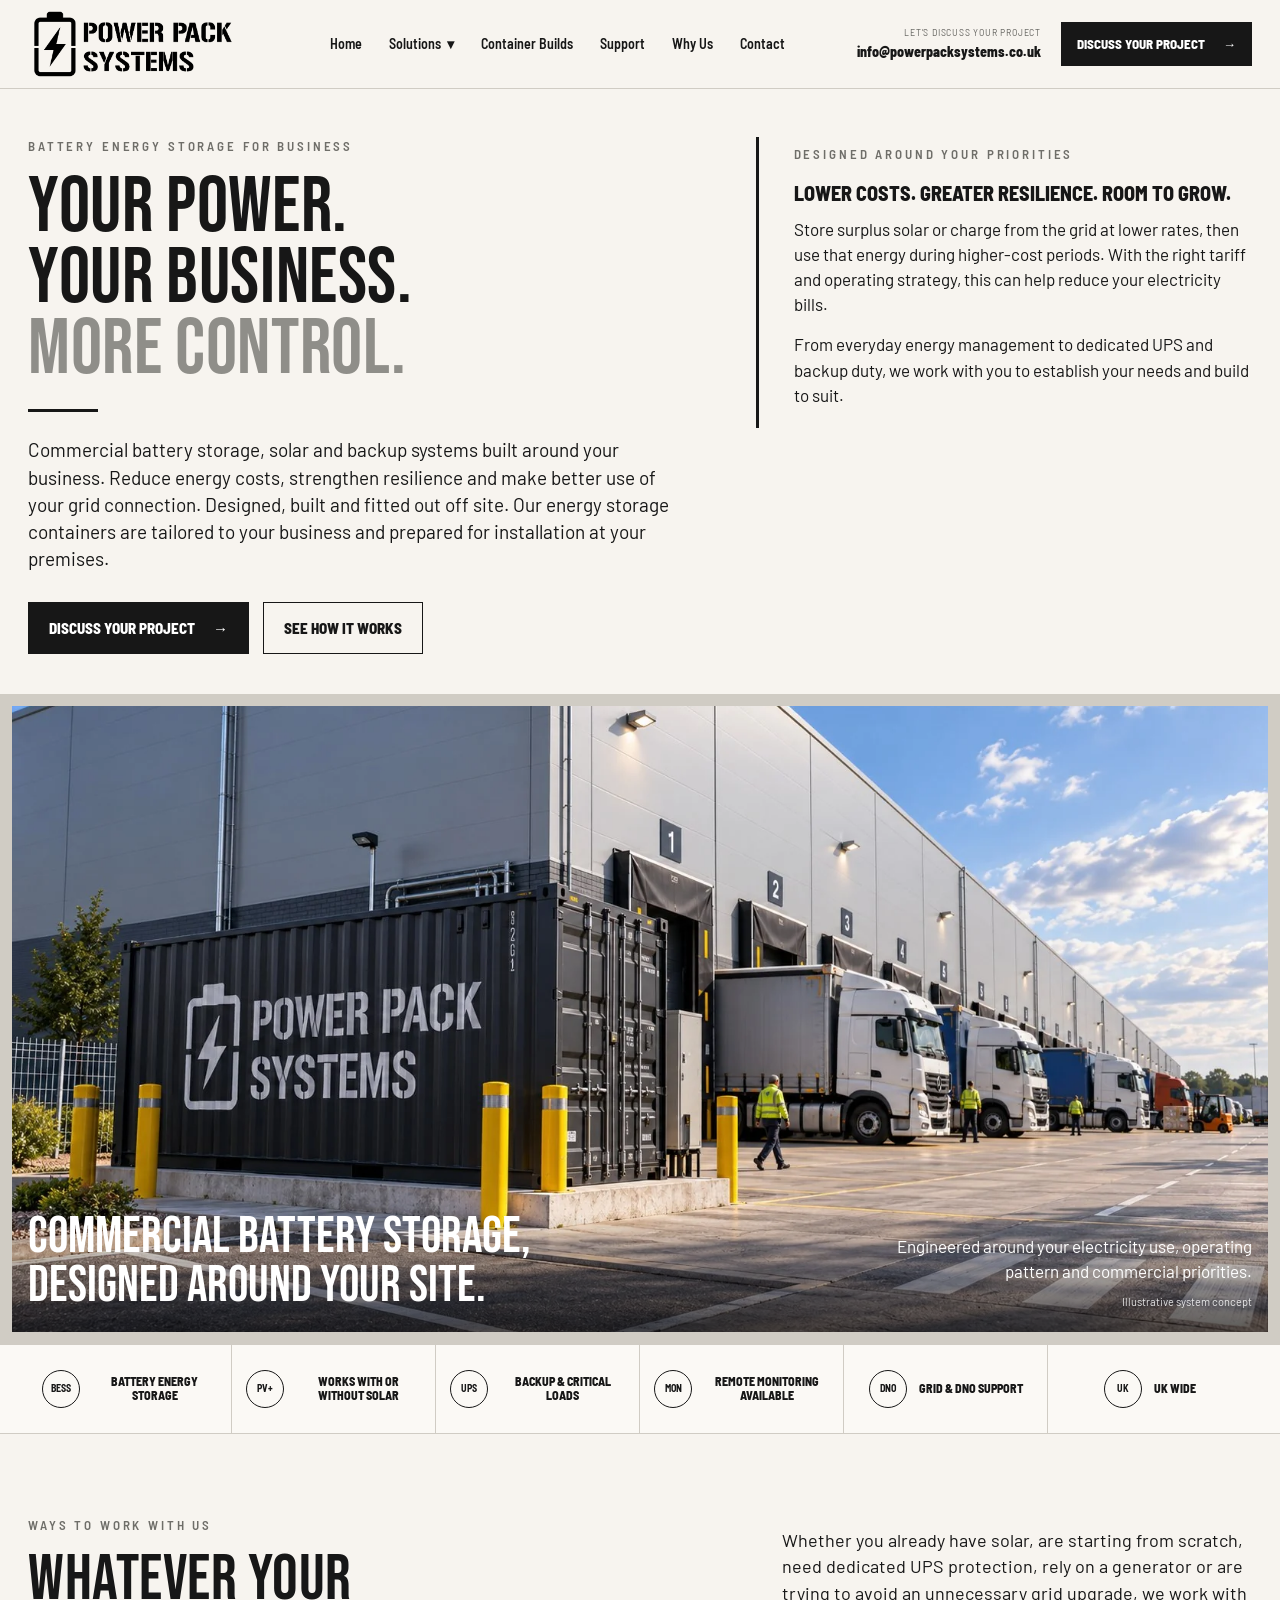
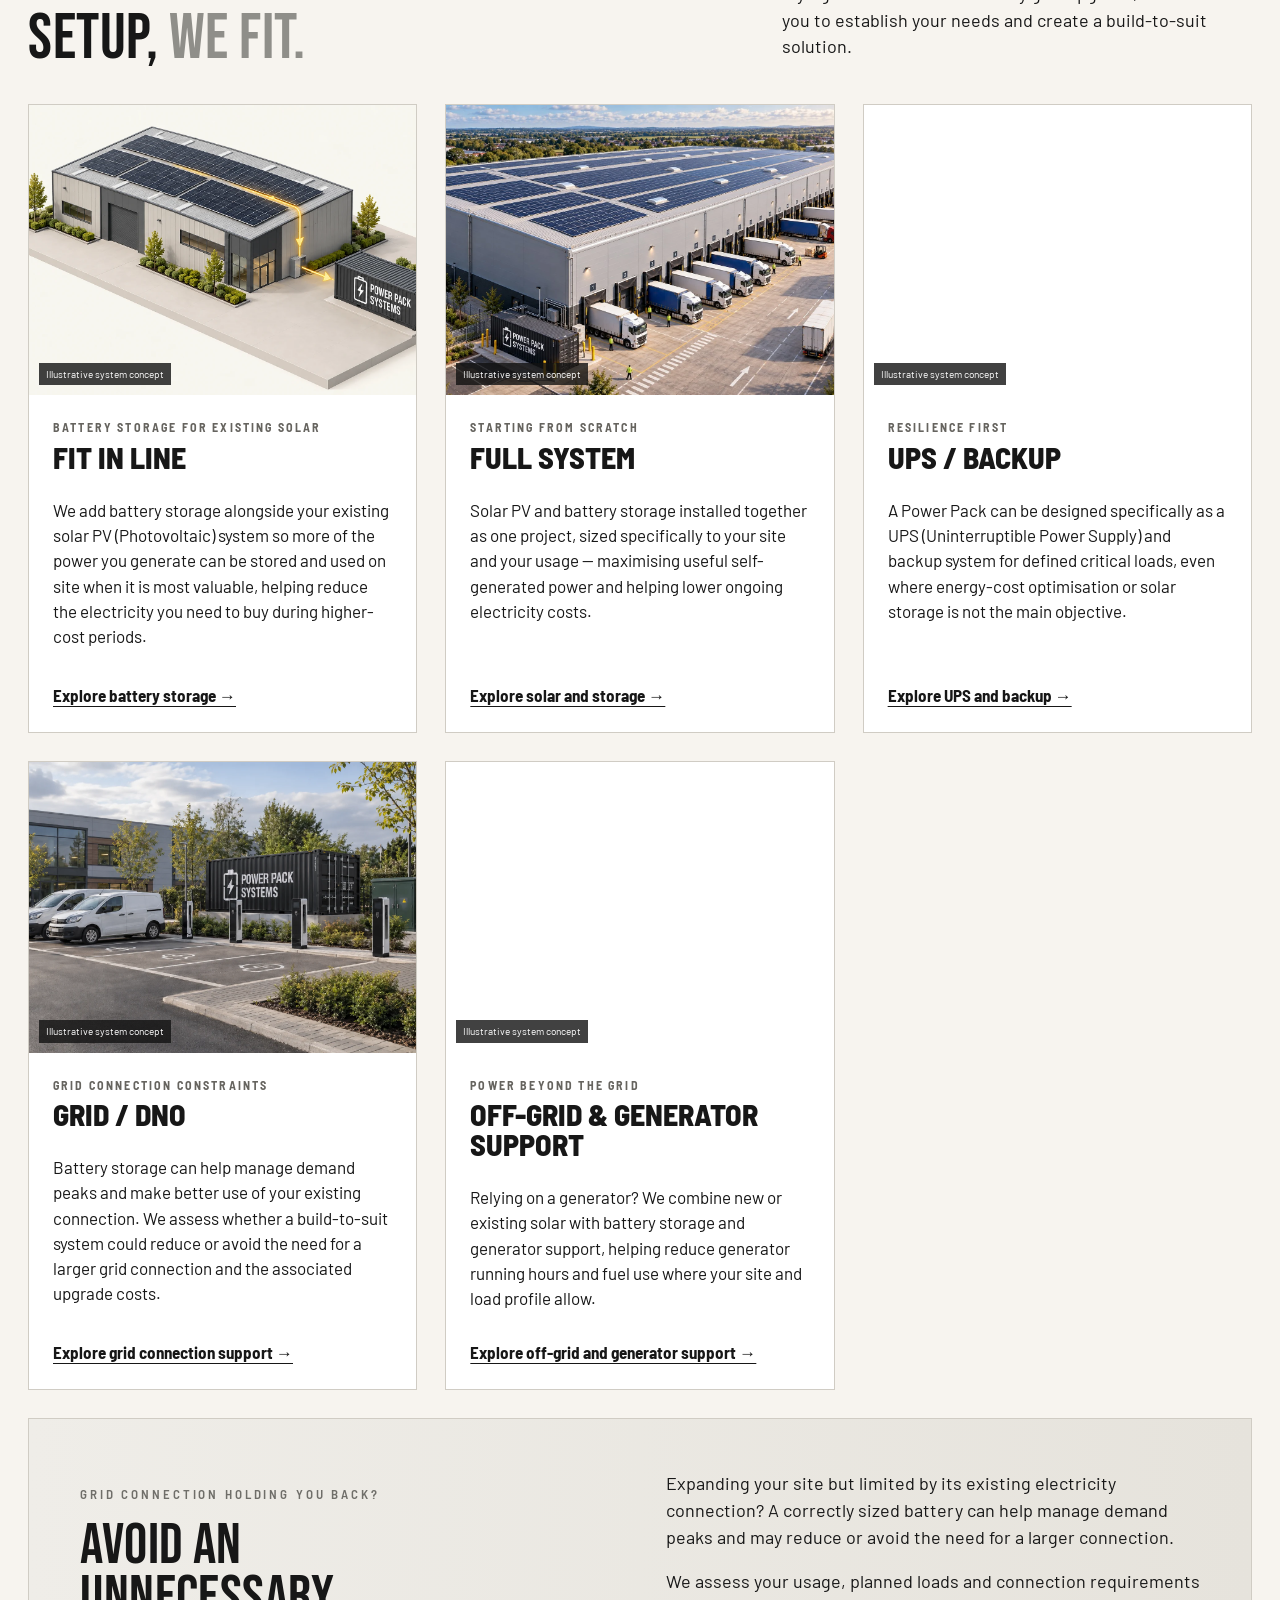
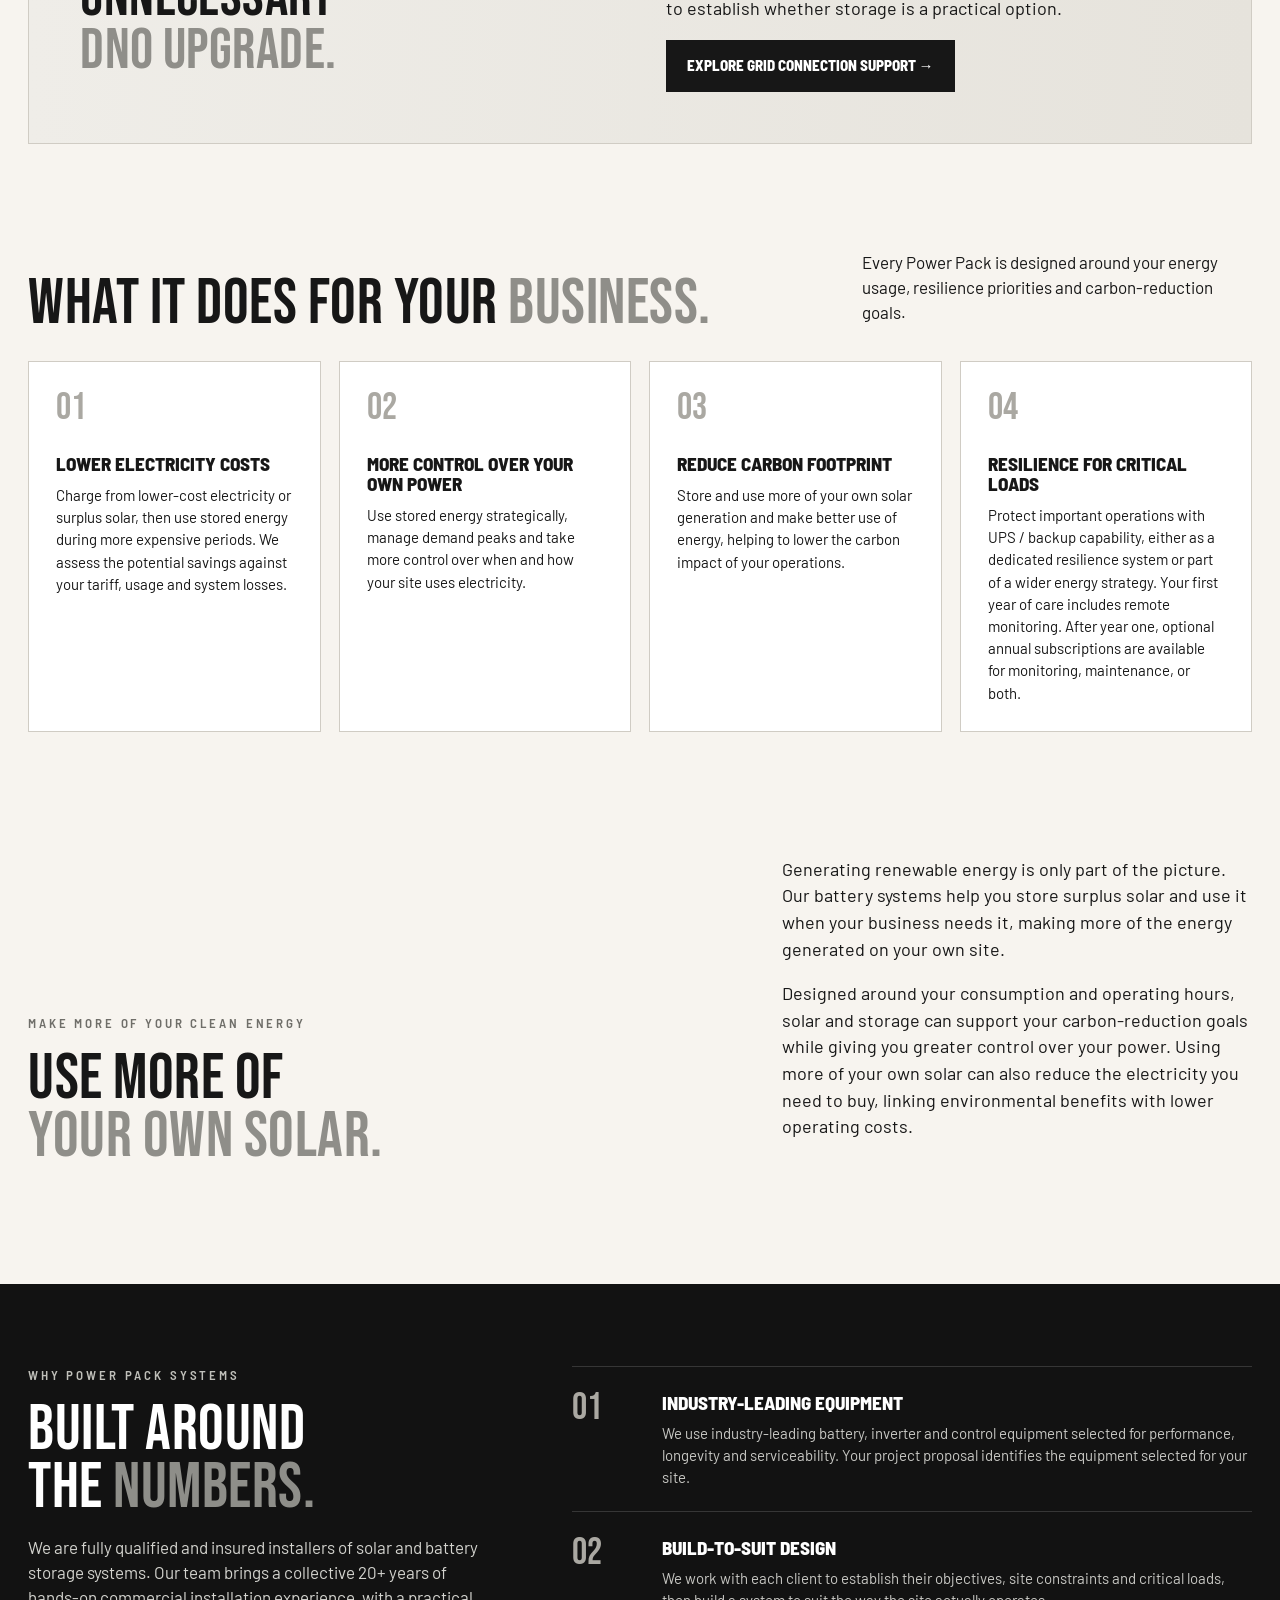
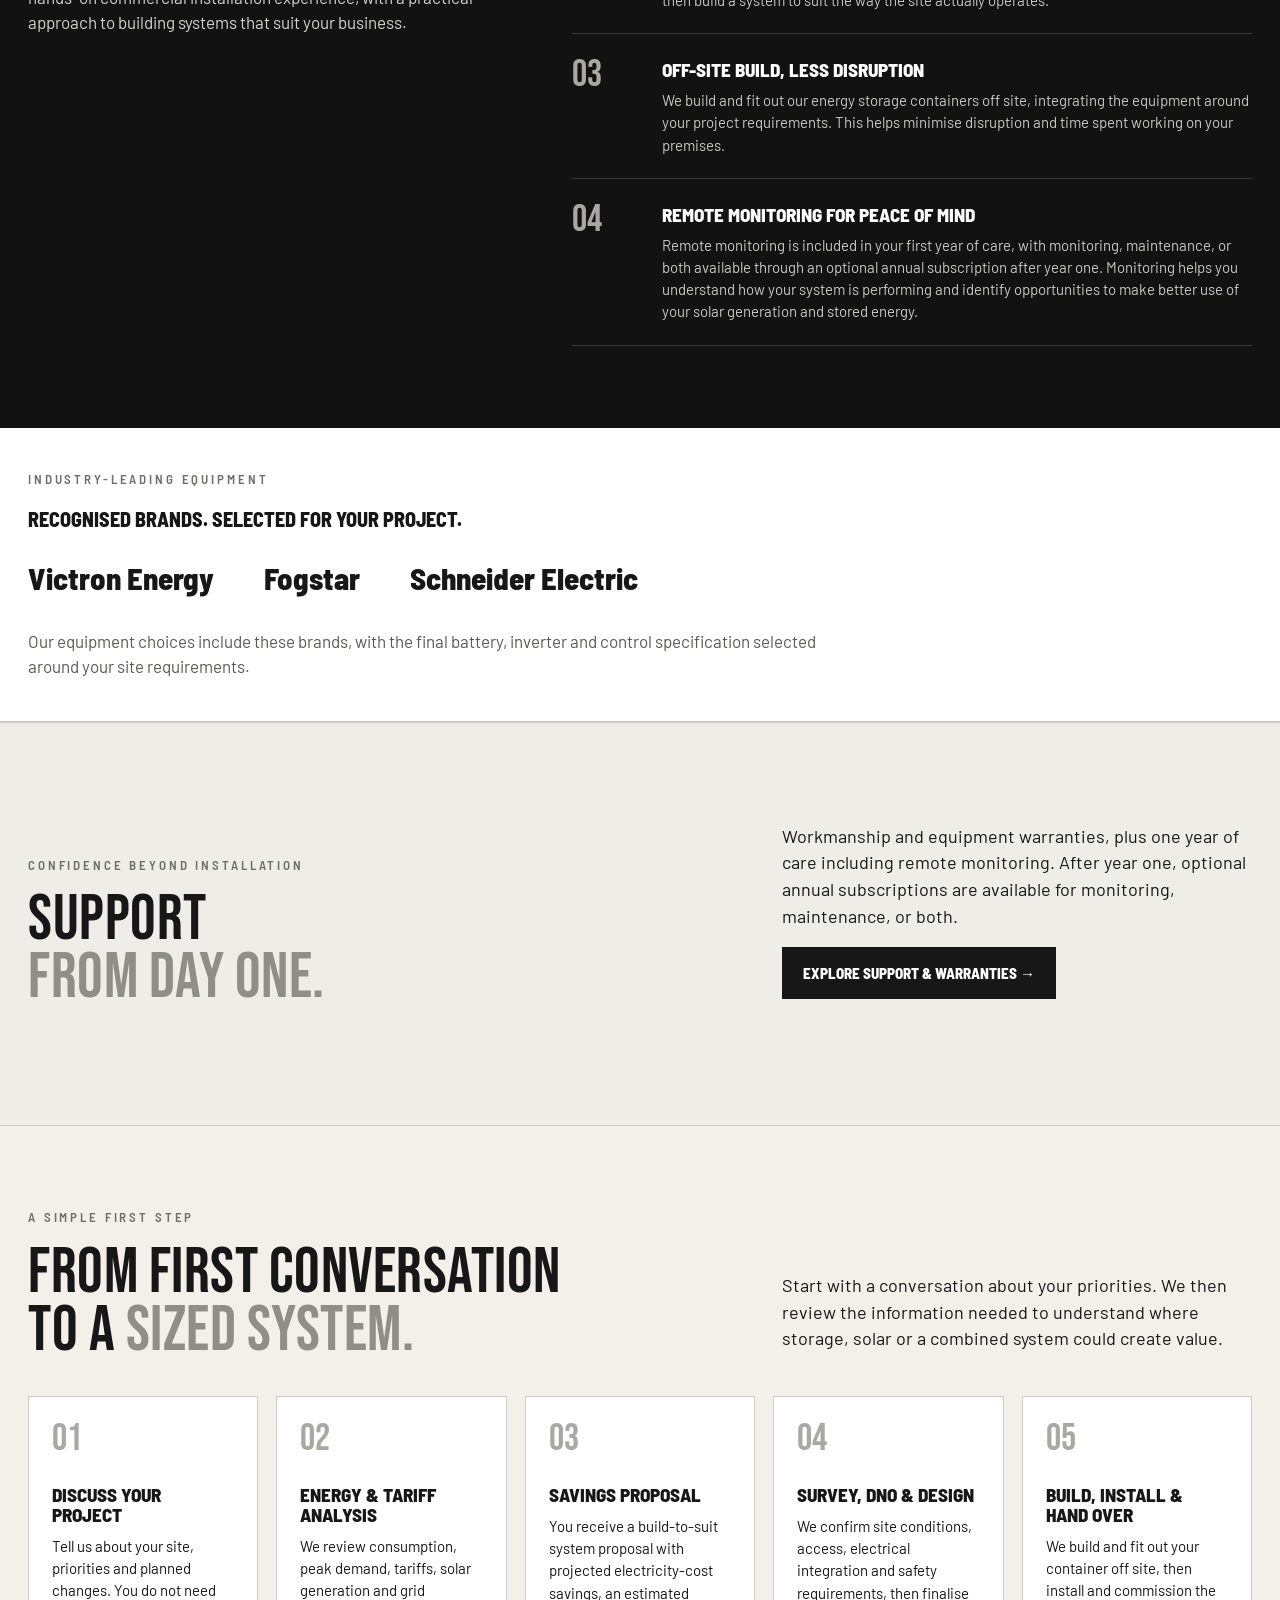
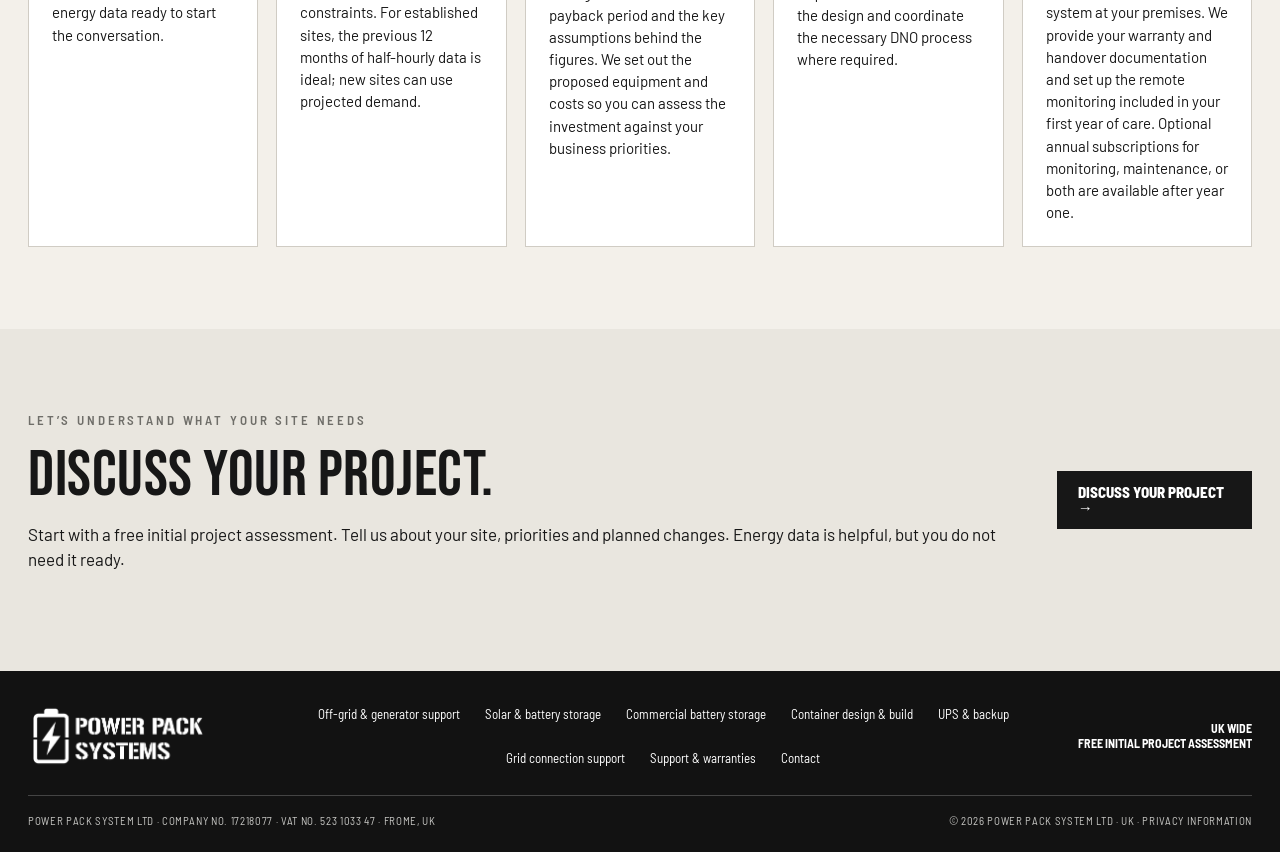
==== commit f4633ccf: "Match off-grid solution card to the shared responsive card grid" ====
--- a/index.html
+++ b/index.html
@@ -14,7 +14,7 @@
   <link rel="manifest" href="site.webmanifest">
   <meta name="theme-color" content="#f5f2ec">
 
-  <link rel="stylesheet" href="css/styles.css?v=36">
+  <link rel="stylesheet" href="css/styles.css?v=38">
   <link rel="canonical" href="https://www.powerpacksystems.co.uk/">
 
   <!-- Search engine structured data: confirmed business details and page hierarchy. -->
@@ -49,12 +49,12 @@
        ============================================================
        This file is deliberately written as normal, readable HTML.
        Major content blocks are marked with EDIT comments.
-       Styling is in css/styles.css?v=36       No page-builder markup or generated/minified HTML is used here.
+       Styling is in css/styles.css?v=38       No page-builder markup or generated/minified HTML is used here.
        ============================================================ -->
 
   <header class="site-header">
     <div class="container header-inner">
-      <a class="brand" href="index.html" aria-label="Power Pack Systems home">
+      <a class="brand" href="./" aria-label="Power Pack Systems home">
         <img src="assets/images/power-pack-systems-logo.png" alt="Power Pack Systems" width="1451" height="551" decoding="async">
       </a>
 
@@ -64,14 +64,14 @@
         </svg>
       </button>
 
-      <nav id="primary-navigation" class="primary-nav" aria-label="Primary navigation"><a href="index.html">Home</a><details class="solutions-dropdown"><summary>Solutions <span aria-hidden="true">▾</span></summary><nav class="solutions-submenu" aria-label="Solution pages"><a href="index.html#solutions">All solutions</a><a href="commercial-battery-storage.html">Fit in Line / Battery Storage</a><a href="commercial-solar-battery-storage.html">Full System / Solar &amp; Storage</a><a href="ups-backup-systems.html">UPS &amp; Backup</a><a href="grid-connection-support.html">Grid Connection Support</a><a href="off-grid-generator-support.html">Off-grid &amp; Generator Support</a></nav></details><a href="containerised-battery-storage.html">Container Builds</a><a href="support-warranties.html">Support</a><a href="index.html#about">Why Us</a><a href="contact.html">Contact</a></nav>
+      <nav id="primary-navigation" class="primary-nav" aria-label="Primary navigation"><a href="./">Home</a><details class="solutions-dropdown"><summary>Solutions <span aria-hidden="true">▾</span></summary><nav class="solutions-submenu" aria-label="Solution pages"><a href="./#solutions">All solutions</a><a href="commercial-battery-storage">Fit in Line / Battery Storage</a><a href="commercial-solar-battery-storage">Full System / Solar &amp; Storage</a><a href="ups-backup-systems">UPS &amp; Backup</a><a href="grid-connection-support">Grid Connection Support</a><a href="off-grid-generator-support">Off-grid &amp; Generator Support</a></nav></details><a href="containerised-battery-storage">Container Builds</a><a href="support-warranties">Support</a><a href="./#about">Why Us</a><a href="contact">Contact</a></nav>
 
       <div class="header-contact">
         <div class="header-email">
           <span>Let’s discuss your project</span>
           <a href="mailto:info@powerpacksystems.co.uk">info@powerpacksystems.co.uk</a>
         </div>
-        <a class="button button-dark button-small" href="contact.html">
+        <a class="button button-dark button-small" href="contact">
           Discuss Your Project <span aria-hidden="true">→</span>
         </a>
       </div>
@@ -98,7 +98,7 @@
           <p class="hero-lead">Commercial battery storage, solar and backup systems built around your business. Reduce energy costs, strengthen resilience and make better use of your grid connection. Designed, built and fitted out off site. Our energy storage containers are tailored to your business and prepared for installation at your premises.</p>
 
           <div class="button-row">
-            <a class="button button-dark" href="contact.html">
+            <a class="button button-dark" href="contact">
               Discuss Your Project <span aria-hidden="true">→</span>
             </a>
             <a class="button button-outline" href="#solutions">See How It Works</a>
@@ -165,7 +165,7 @@
                 We add battery storage alongside your existing solar PV (Photovoltaic) system so more
                 of the power you generate can be stored and used on site when it is most valuable, helping reduce the electricity you need to buy during higher-cost periods.
               </p>
-              <a class="solution-feature-link" href="commercial-battery-storage.html">Explore battery storage →</a>
+              <a class="solution-feature-link" href="commercial-battery-storage">Explore battery storage →</a>
             </div>
           </article>
 
@@ -181,7 +181,7 @@
                 Solar PV and battery storage installed together as one project,
                 sized specifically to your site and your usage — maximising useful self-generated power and helping lower ongoing electricity costs.
               </p>
-              <a class="solution-feature-link" href="commercial-solar-battery-storage.html">Explore solar and storage →</a>
+              <a class="solution-feature-link" href="commercial-solar-battery-storage">Explore solar and storage →</a>
             </div>
           </article>
 
@@ -198,7 +198,7 @@
                 defined critical loads, even where energy-cost optimisation or solar storage
                 is not the main objective.
               </p>
-              <a class="solution-feature-link" href="ups-backup-systems.html">Explore UPS and backup →</a>
+              <a class="solution-feature-link" href="ups-backup-systems">Explore UPS and backup →</a>
             </div>
           </article>
 
@@ -216,14 +216,15 @@
                 existing connection. We assess whether a build-to-suit system could reduce
                 or avoid the need for a larger grid connection and the associated upgrade costs.
               </p>
-              <a class="solution-feature-link" href="grid-connection-support.html">Explore grid connection support <span aria-hidden="true">→</span></a>
-            </div>
-          </article>
-        </div>
-
-        <article class="offgrid-feature" aria-labelledby="offgrid-heading"><figure class="offgrid-visual"><img src="assets/images/off-grid-solar-container.webp" alt="Power Pack Systems battery container beside solar panels in a rural setting" width="1672" height="941" decoding="async" loading="lazy"><figcaption>Illustrative system concept</figcaption></figure><div><p class="card-kicker">Power beyond the grid</p><h3 id="offgrid-heading" class="card-heading">Off-grid &amp; generator support</h3><p>Relying on a generator? We combine new or existing solar with battery storage and generator support, helping reduce generator running hours and fuel use where your site and load profile allow.</p><a class="solution-feature-link" href="off-grid-generator-support.html">Explore off-grid and generator support →</a></div></article>
-
-        <!-- EDIT: Full-width grid-connection feature, beneath the four solution routes -->
+              <a class="solution-feature-link" href="grid-connection-support">Explore grid connection support <span aria-hidden="true">→</span></a>
+            </div>
+          </article>
+
+        <article class="solution-card" aria-labelledby="offgrid-heading"><figure class="solution-visual"><img class="solution-image" src="assets/images/off-grid-solar-container.webp" alt="Power Pack Systems battery container beside solar panels in a rural setting" width="1672" height="941" decoding="async" loading="lazy"><figcaption>Illustrative system concept</figcaption></figure><div class="solution-card-body"><p class="card-kicker">Power beyond the grid</p><h3 id="offgrid-heading" class="card-heading">Off-grid &amp; generator support</h3><p>Relying on a generator? We combine new or existing solar with battery storage and generator support, helping reduce generator running hours and fuel use where your site and load profile allow.</p><a class="solution-feature-link" href="off-grid-generator-support">Explore off-grid and generator support →</a></div></article>
+        </div>
+
+
+        <!-- EDIT: Full-width grid-connection feature, beneath the five solution routes -->
         <article id="grid-connection" class="dno-section dno-feature" aria-labelledby="grid-connection-heading">
           <div class="dno-grid">
             <div>
@@ -234,7 +235,7 @@
                 <span class="heading-muted">DNO upgrade.</span>
               </h3>
             </div>
-            <div class="dno-copy"><p>Expanding your site but limited by its existing electricity connection? A correctly sized battery can help manage demand peaks and may reduce or avoid the need for a larger connection.</p><p>We assess your usage, planned loads and connection requirements to establish whether storage is a practical option.</p><a class="button button-dark" href="grid-connection-support.html">Explore grid connection support →</a>            </div>
+            <div class="dno-copy"><p>Expanding your site but limited by its existing electricity connection? A correctly sized battery can help manage demand peaks and may reduce or avoid the need for a larger connection.</p><p>We assess your usage, planned loads and connection requirements to establish whether storage is a practical option.</p><a class="button button-dark" href="grid-connection-support">Explore grid connection support →</a>            </div>
           </div>
         </article>
       </div>
@@ -362,7 +363,7 @@
 
 
     <!-- EDIT: Ongoing support -->
-<section id="support" class="section support-section"><div class="container two-column-intro"><div><p class="eyebrow">Confidence beyond installation</p><h2 class="display-heading section-heading">Support<br><span class="heading-muted">from day one.</span></h2></div><div class="intro-copy"><p>Workmanship and equipment warranties, plus one year of care including remote monitoring. After year one, optional annual subscriptions are available for monitoring, maintenance, or both.</p><a class="button button-dark" href="support-warranties.html">Explore support &amp; warranties →</a></div></div></section>
+<section id="support" class="section support-section"><div class="container two-column-intro"><div><p class="eyebrow">Confidence beyond installation</p><h2 class="display-heading section-heading">Support<br><span class="heading-muted">from day one.</span></h2></div><div class="intro-copy"><p>Workmanship and equipment warranties, plus one year of care including remote monitoring. After year one, optional annual subscriptions are available for monitoring, maintenance, or both.</p><a class="button button-dark" href="support-warranties">Explore support &amp; warranties →</a></div></div></section>
 
     <!-- ============================================================
          EDIT: PROCESS
@@ -417,23 +418,23 @@
          EDIT: CONTACT / ENERGY DATA UPLOAD
          FormSubmit sends enquiries to info@powerpacksystems.co.uk after email activation.
          ============================================================ -->
-<section id="contact" class="section contact-section"><div class="container service-cta"><div><p class="eyebrow">Let’s understand what your site needs</p><h2 class="display-heading section-heading">Discuss your project.</h2><p>Start with a free initial project assessment. Tell us about your site, priorities and planned changes. Energy data is helpful, but you do not need it ready.</p></div><a class="button button-dark" href="contact.html">Discuss Your Project →</a></div></section>
+<section id="contact" class="section contact-section"><div class="container service-cta"><div><p class="eyebrow">Let’s understand what your site needs</p><h2 class="display-heading section-heading">Discuss your project.</h2><p>Start with a free initial project assessment. Tell us about your site, priorities and planned changes. Energy data is helpful, but you do not need it ready.</p></div><a class="button button-dark" href="contact">Discuss Your Project →</a></div></section>
   </main>
 
   <footer class="site-footer">
     <div class="container footer-main">
-      <a class="footer-brand" href="index.html" aria-label="Power Pack Systems home">
+      <a class="footer-brand" href="./" aria-label="Power Pack Systems home">
         <img src="assets/images/power-pack-systems-logo.png" alt="Power Pack Systems" width="1451" height="551" decoding="async">
       </a>
 
-      <nav class="footer-nav" aria-label="Footer navigation"><a href="off-grid-generator-support.html">Off-grid &amp; generator support</a><a href="commercial-solar-battery-storage.html">Solar &amp; battery storage</a><a href="commercial-battery-storage.html">Commercial battery storage</a><a href="containerised-battery-storage.html">Container design &amp; build</a><a href="ups-backup-systems.html">UPS &amp; backup</a><a href="grid-connection-support.html">Grid connection support</a><a href="support-warranties.html">Support &amp; warranties</a><a href="contact.html">Contact</a></nav>
+      <nav class="footer-nav" aria-label="Footer navigation"><a href="off-grid-generator-support">Off-grid &amp; generator support</a><a href="commercial-solar-battery-storage">Solar &amp; battery storage</a><a href="commercial-battery-storage">Commercial battery storage</a><a href="containerised-battery-storage">Container design &amp; build</a><a href="ups-backup-systems">UPS &amp; backup</a><a href="grid-connection-support">Grid connection support</a><a href="support-warranties">Support &amp; warranties</a><a href="contact">Contact</a></nav>
 
       <div class="footer-tagline">UK wide<br>Free initial project assessment</div>
     </div>
 
     <div class="container footer-bottom">
       <span>Power Pack System Ltd · Company no. 17218077 · VAT no. 523 1033 47 · Frome, UK</span>
-      <span>© 2026 Power Pack System Ltd · UK · <a href="privacy.html">Privacy information</a></span>
+      <span>© 2026 Power Pack System Ltd · UK · <a href="privacy">Privacy information</a></span>
     </div>
   </footer>
 
--- a/css/styles.css
+++ b/css/styles.css
@@ -461,7 +461,8 @@
 
 .solution-grid {
   display: grid;
-  grid-template-columns: repeat(4, minmax(0, 1fr));
+  grid-template-columns: repeat(3, minmax(0, 1fr));
+  grid-auto-rows: 1fr;
   gap: 28px;
 }
 
@@ -1274,13 +1275,9 @@
  .primary-nav { max-height:calc(100dvh - 110px); overflow-y:auto; }
 }
 
-.offgrid-feature { display:grid; grid-template-columns:1fr 1.5fr; gap:32px; padding:30px; margin-top:28px; border:1px solid var(--line); background:var(--white); }
-.offgrid-feature p { margin-top:0; }
-@media(max-width:740px) { .offgrid-feature { grid-template-columns:1fr; gap:12px; padding:22px; } }
-
-/* Off-grid concept image. */
-.offgrid-feature { grid-template-columns:1fr 1fr; align-items:center; }
-.offgrid-visual { margin:0; }
-.offgrid-visual img { display:block; width:100%; height:auto; }
-.offgrid-visual figcaption { font-size:12px; padding-top:8px; }
-@media(max-width:740px) { .offgrid-feature { grid-template-columns:1fr; } }
+
+/* All five solution routes share the same card dimensions. */
+.solution-card { display: flex; flex-direction: column; min-width: 0; }
+.solution-visual { flex: 0 0 auto; }
+.solution-card-body { display: flex; flex-direction: column; flex: 1; }
+.solution-card-body .solution-feature-link { margin-top: auto; padding-top: 12px; }
